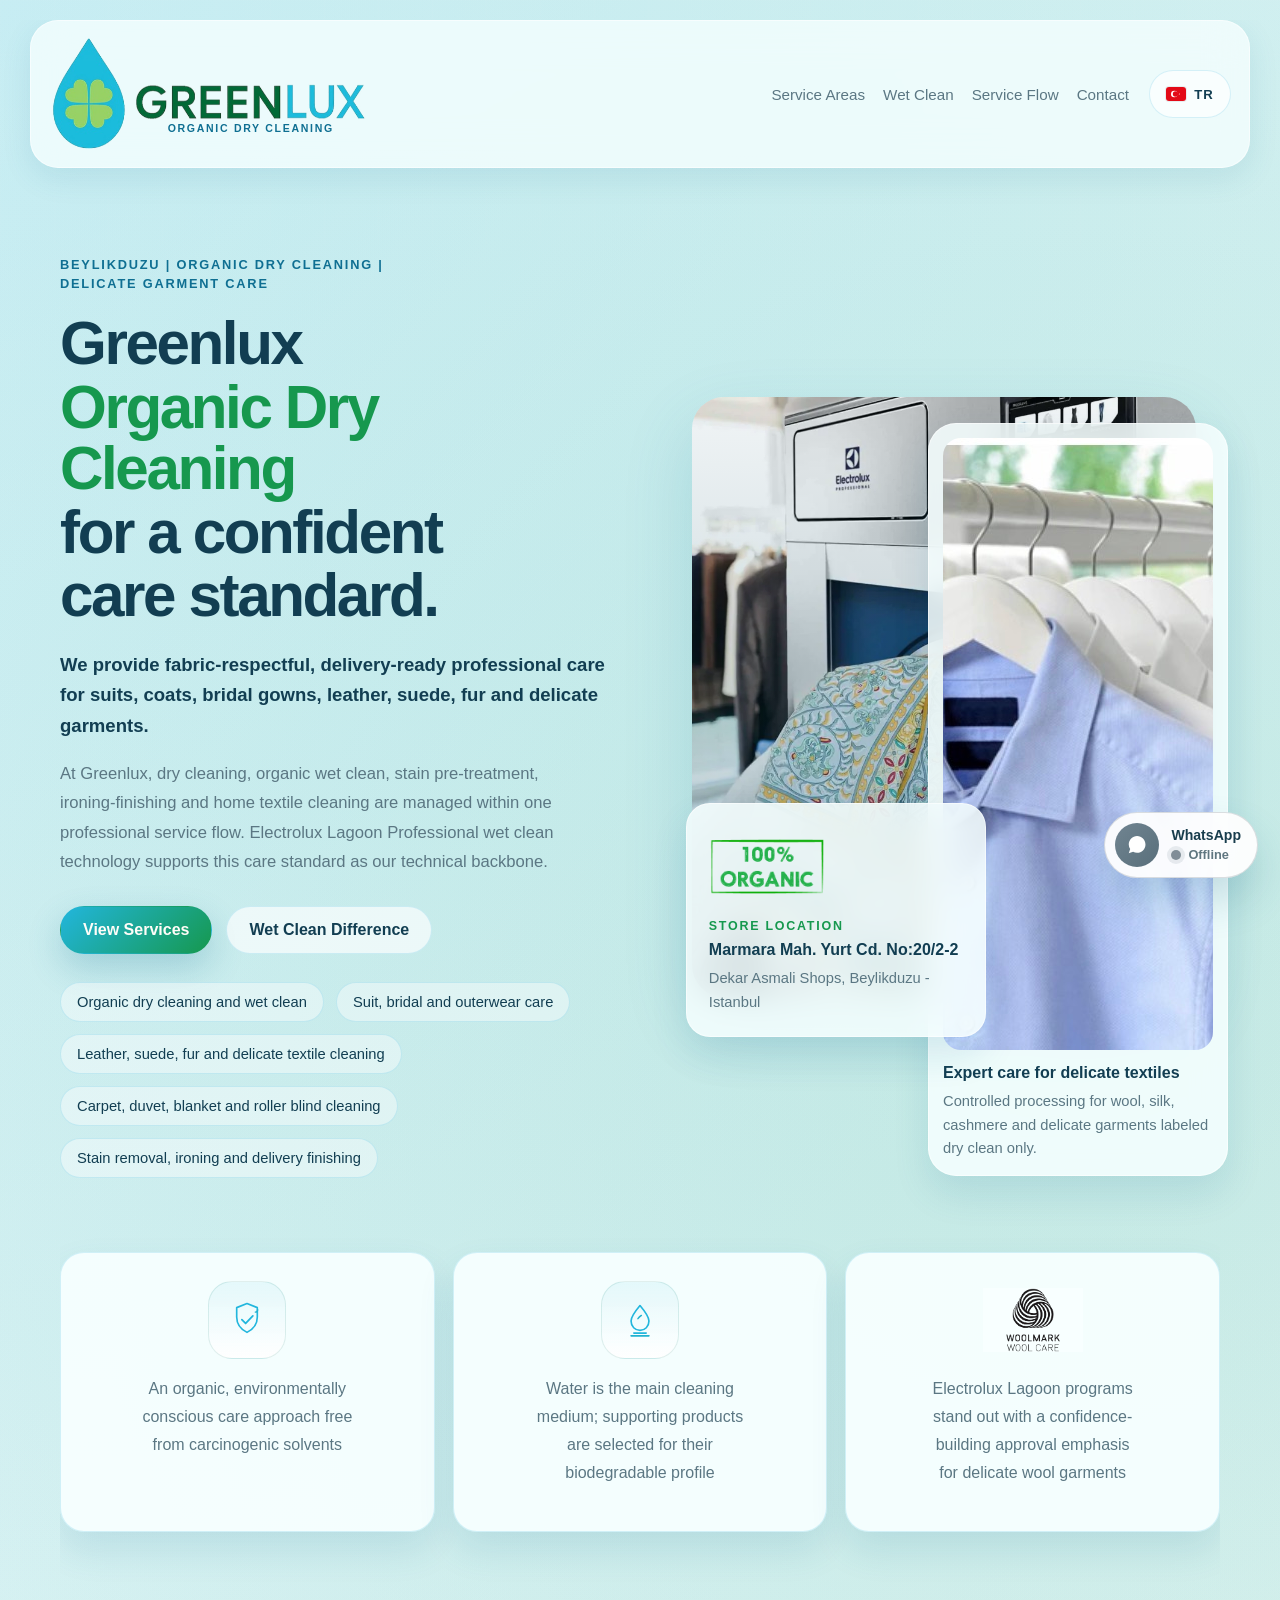
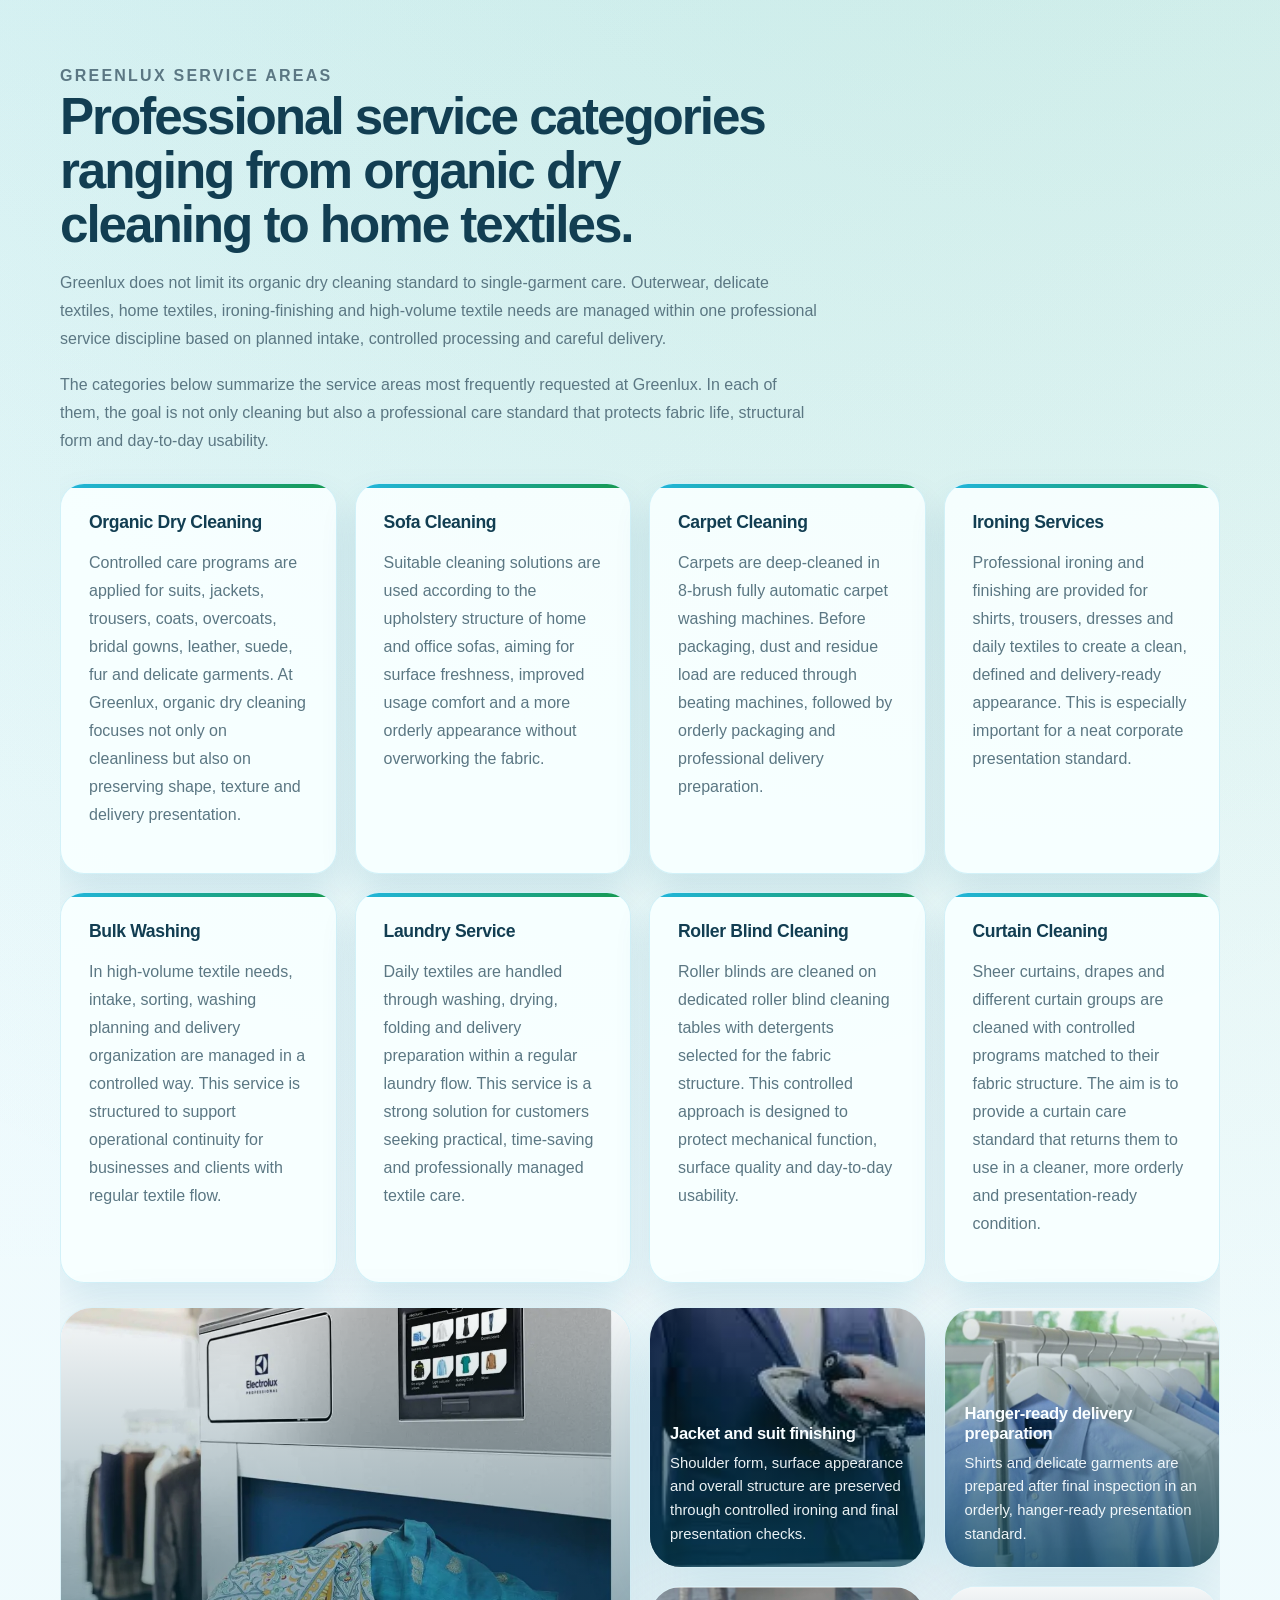
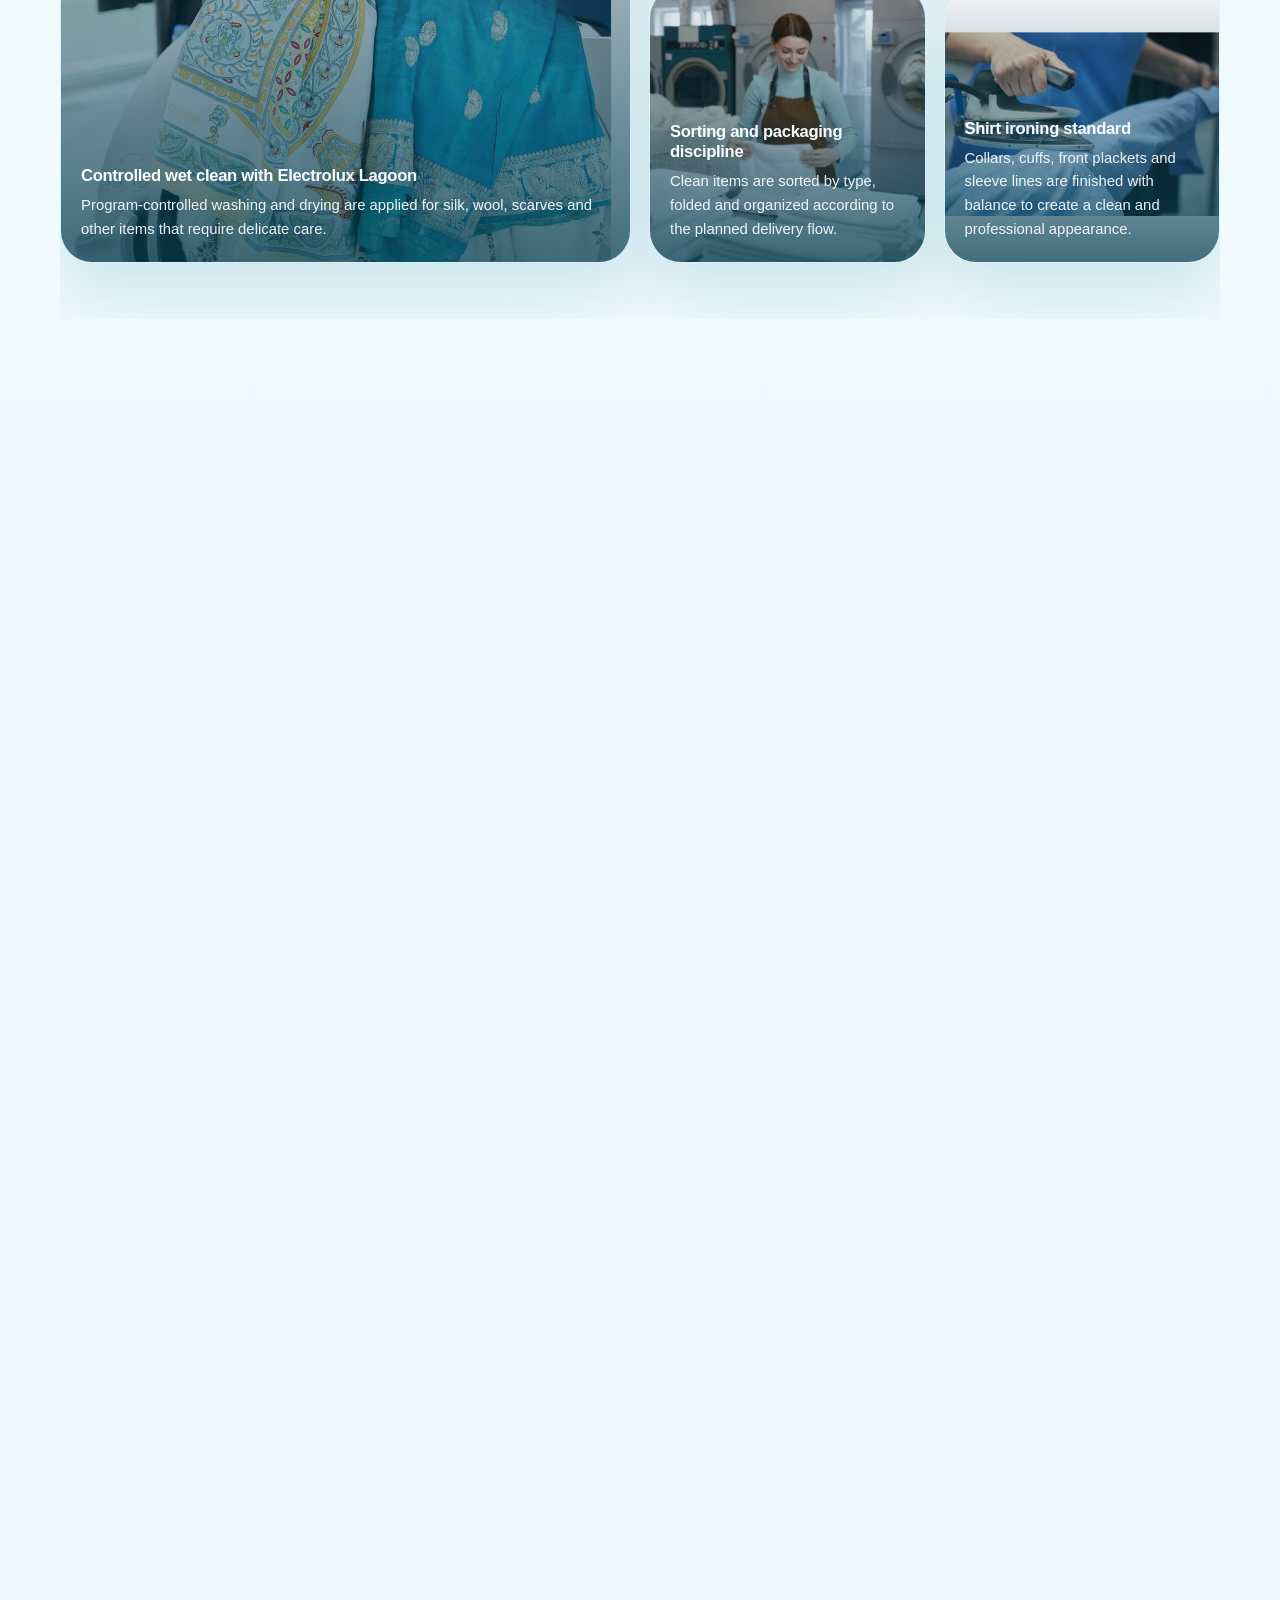
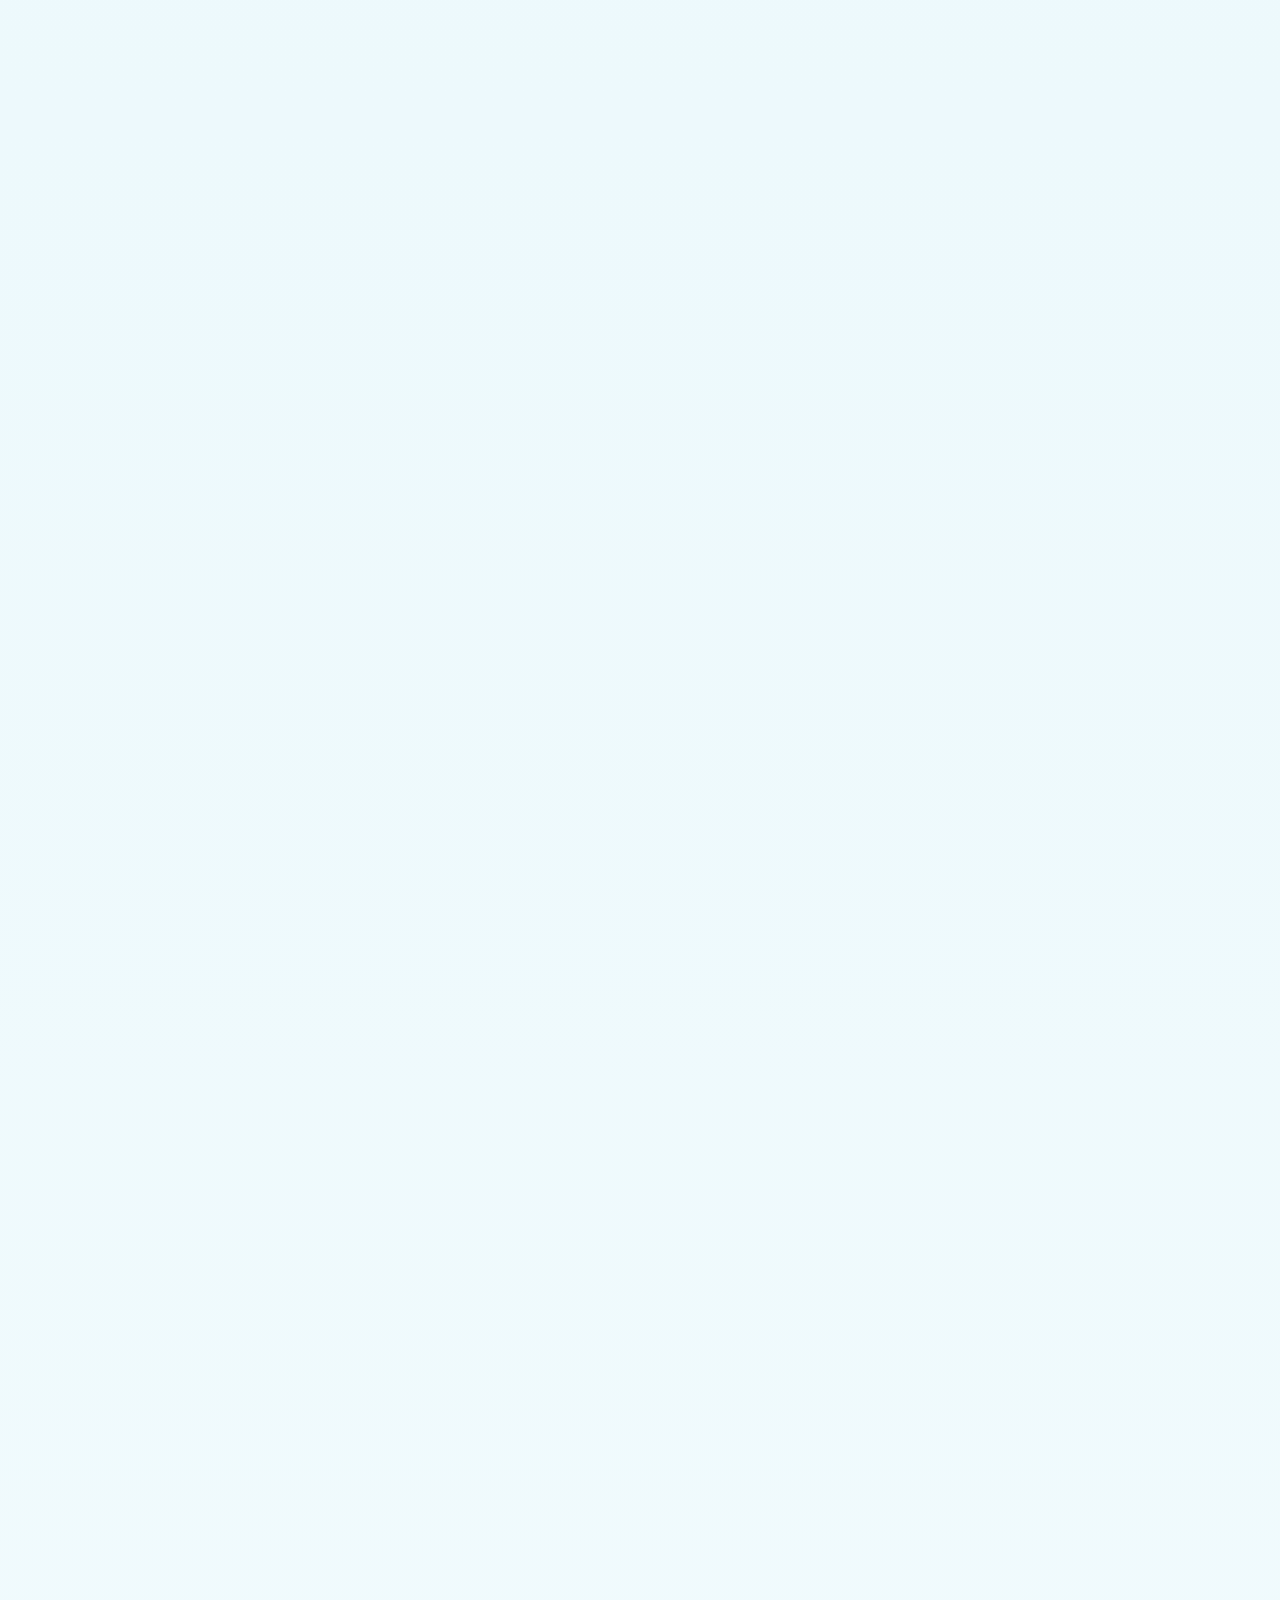
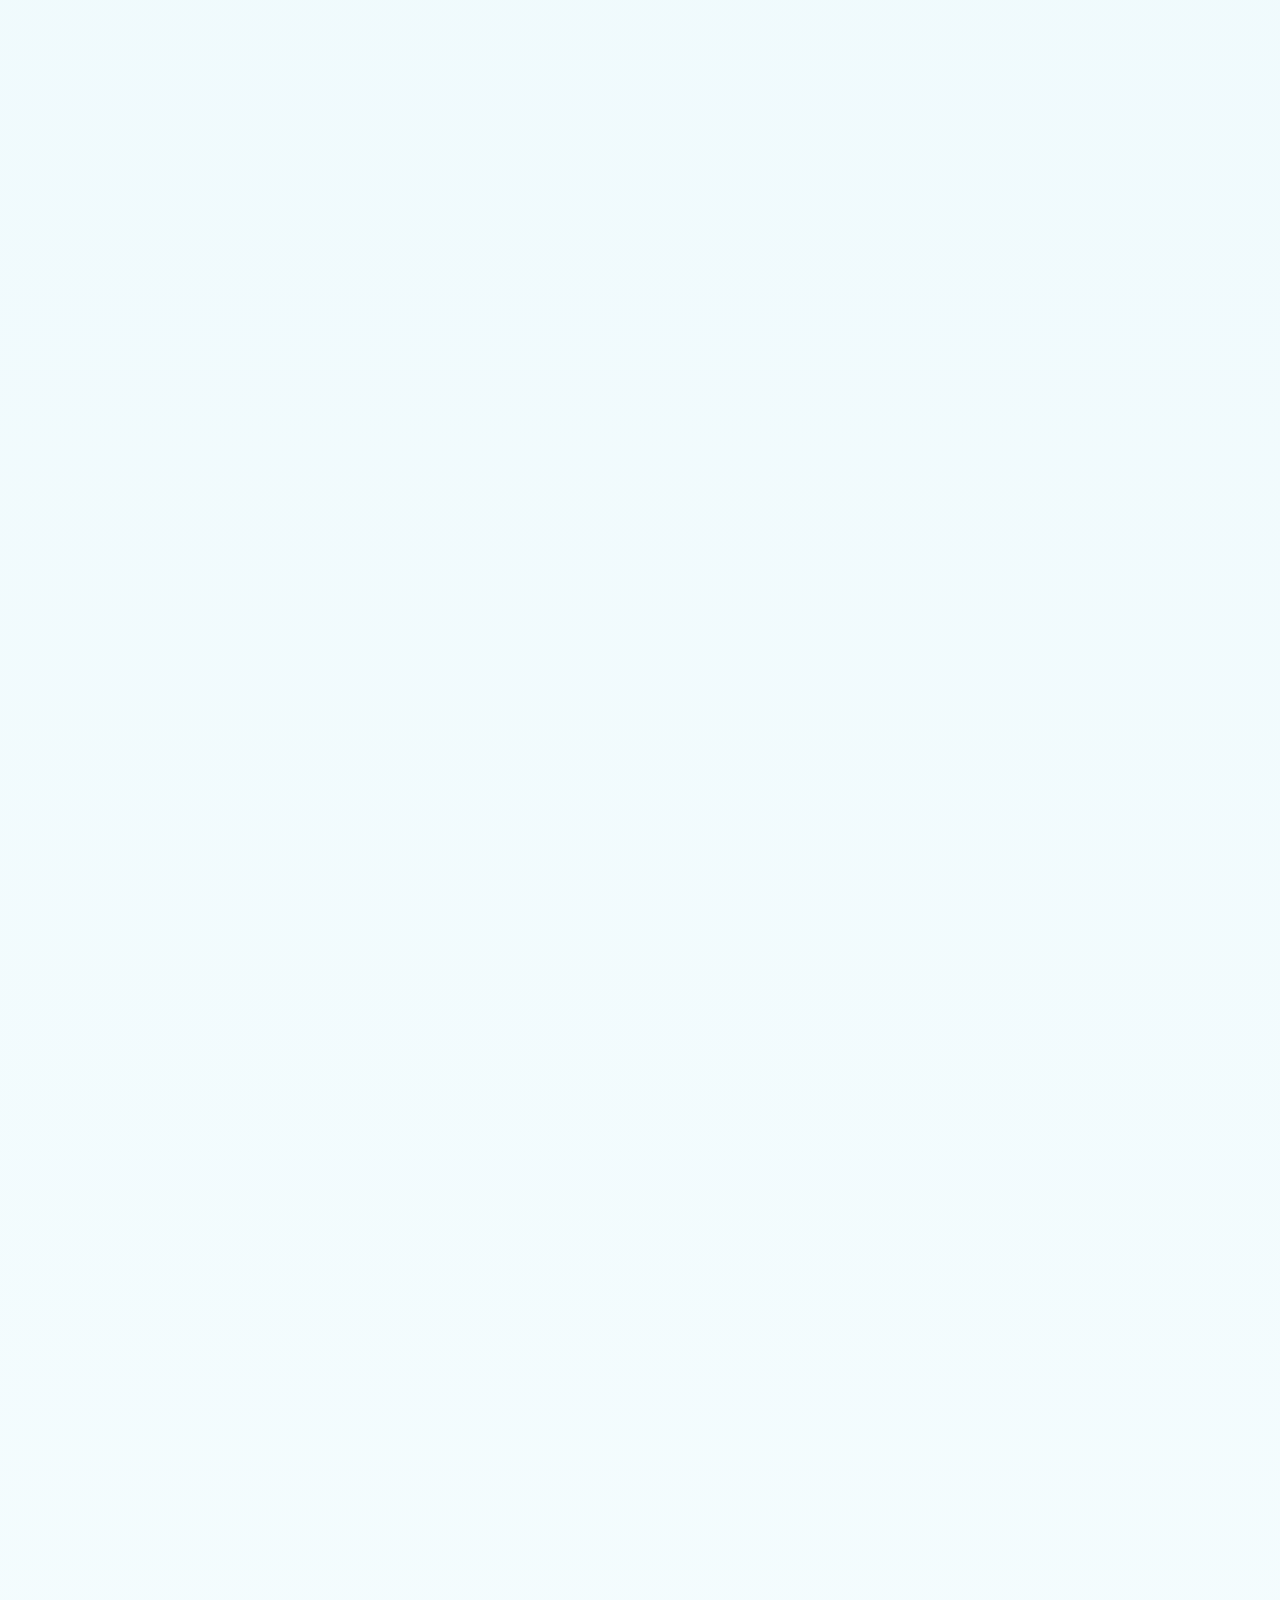
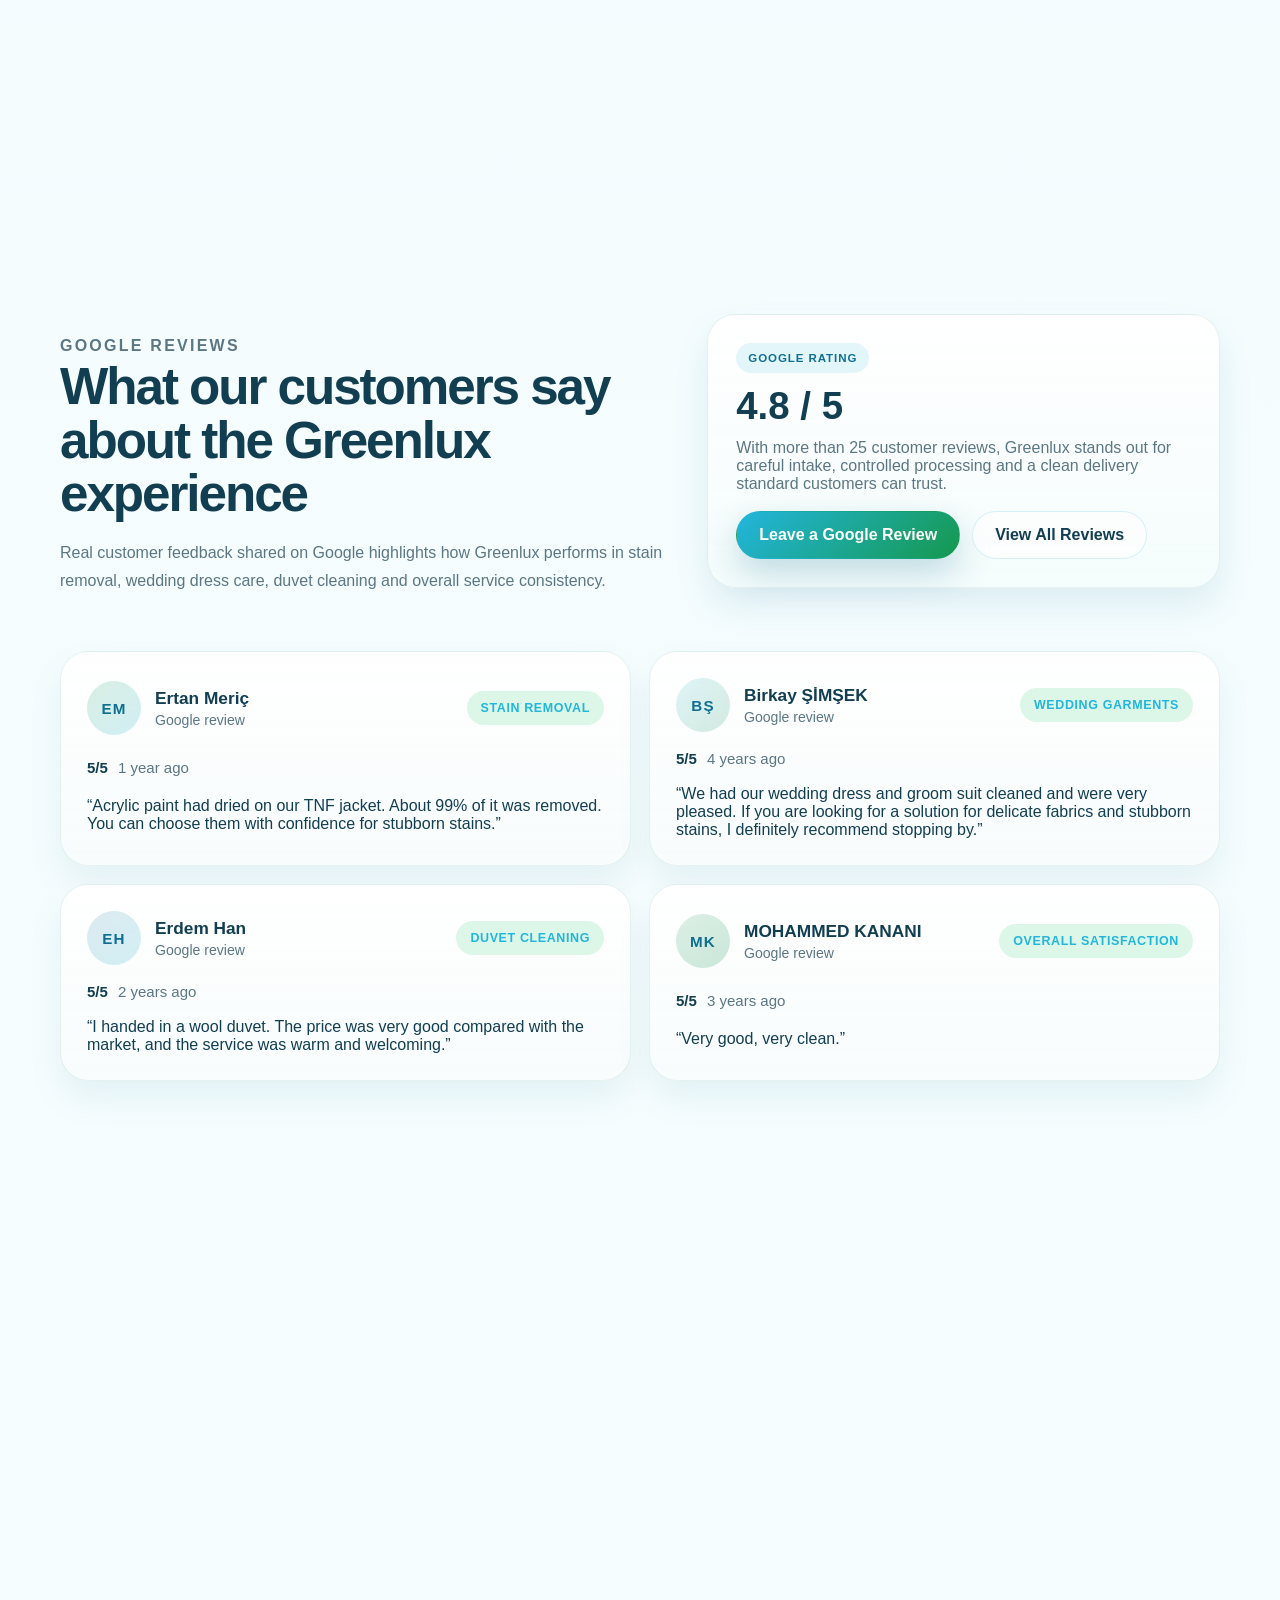
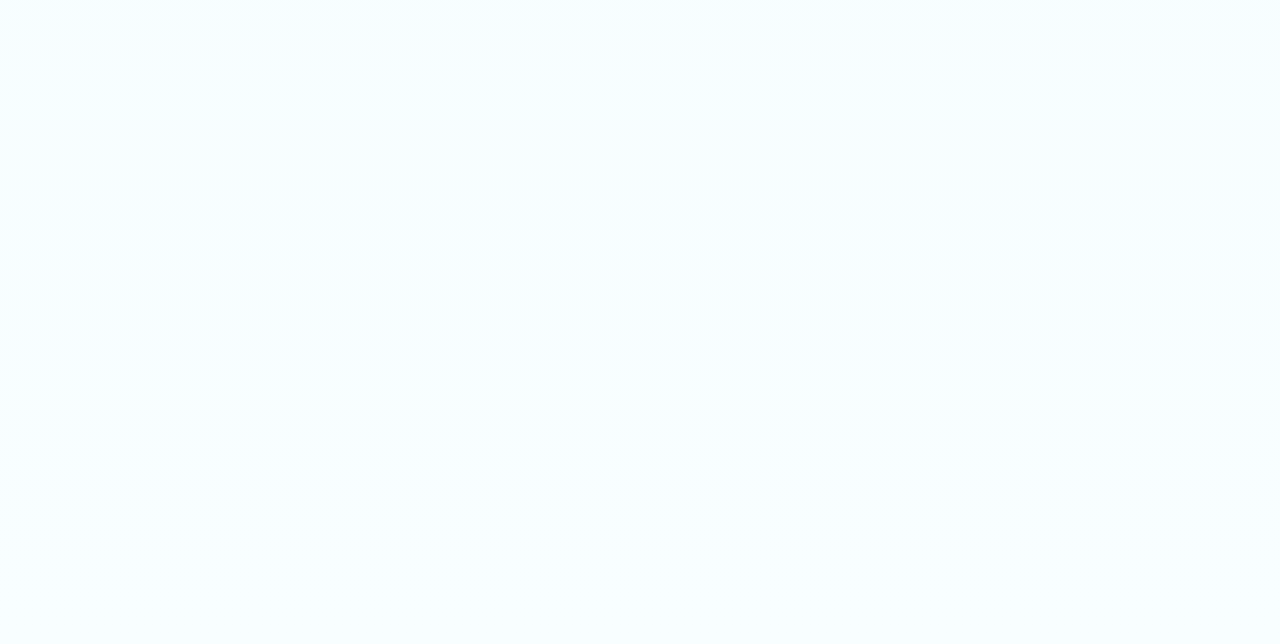
==== en.html @ 8e20171e "Fix WhatsApp off-hours blocking and warning behavior" ====
<!DOCTYPE html>
<html lang="en">
  <head>
    <meta charset="UTF-8" />
    <meta name="viewport" content="width=device-width, initial-scale=1.0" />
    <title>Greenlux Organic Dry Cleaning | Dry Cleaning, Carpet and Curtain Care in Beylikduzu</title>
    <meta
      name="description"
      content="Greenlux Organic Dry Cleaning offers dry cleaning, wet clean, carpet cleaning, sofa cleaning, ironing, laundry and roller blind cleaning in Beylikduzu with Electrolux Lagoon Professional."
    />
    <meta
      name="robots"
      content="index, follow, max-image-preview:large, max-snippet:-1, max-video-preview:-1"
    />
    <meta name="author" content="Greenlux Organic Dry Cleaning" />
    <meta name="theme-color" content="#22b3d0" />
    <meta name="geo.region" content="TR-34" />
    <meta name="geo.placename" content="Beylikduzu, Istanbul" />
    <meta property="og:locale" content="en_US" />
    <meta property="og:locale:alternate" content="tr_TR" />
    <meta property="og:type" content="website" />
    <meta
      property="og:title"
      content="Greenlux Organic Dry Cleaning | Dry Cleaning, Carpet and Curtain Care in Beylikduzu"
    />
    <meta
      property="og:description"
      content="Greenlux offers organic dry cleaning, wet clean, carpet cleaning, sofa cleaning, laundry and curtain care in Beylikduzu."
    />
    <meta property="og:site_name" content="Greenlux Organic Dry Cleaning" />
    <meta property="og:url" content="https://www.greenlux.com.tr/en.html" />
    <meta property="og:image" content="https://www.greenlux.com.tr/images/wet-cleaning.webp" />
    <meta
      property="og:image:alt"
      content="Wet clean technology and delicate garment care visual for Greenlux"
    />
    <meta property="og:image:width" content="1024" />
    <meta property="og:image:height" content="996" />
    <meta name="twitter:card" content="summary_large_image" />
    <meta
      name="twitter:title"
      content="Greenlux Organic Dry Cleaning | Dry Cleaning, Carpet and Curtain Care in Beylikduzu"
    />
    <meta
      name="twitter:description"
      content="Greenlux for organic dry cleaning, wet clean, carpet cleaning, sofa cleaning, ironing, laundry and roller blind cleaning."
    />
    <meta name="twitter:image" content="https://www.greenlux.com.tr/images/wet-cleaning.webp" />
    <link rel="icon" href="images/favicon-drop.png" type="image/png" />
    <link rel="apple-touch-icon" href="images/favicon-drop.png" />
    <link rel="canonical" href="https://www.greenlux.com.tr/en.html" />
    <link rel="alternate" hreflang="tr" href="https://www.greenlux.com.tr/" />
    <link rel="alternate" hreflang="en" href="https://www.greenlux.com.tr/en.html" />
    <link rel="alternate" hreflang="x-default" href="https://www.greenlux.com.tr/" />
    <link rel="preload" as="image" href="images/wet-cleaning.webp" type="image/webp" fetchpriority="high" />
    <link rel="stylesheet" href="styles.css" />
    <script type="application/ld+json">
      {
        "@context": "https://schema.org",
        "@graph": [
          {
            "@type": "WebSite",
            "@id": "https://www.greenlux.com.tr/en.html#website",
            "url": "https://www.greenlux.com.tr/en.html",
            "name": "Greenlux Organic Dry Cleaning",
            "inLanguage": "en",
            "description": "Organic dry cleaning, wet clean, carpet cleaning, sofa cleaning, laundry and curtain care services based in Beylikduzu."
          },
          {
            "@type": "WebPage",
            "@id": "https://www.greenlux.com.tr/en.html#webpage",
            "url": "https://www.greenlux.com.tr/en.html",
            "name": "Greenlux Organic Dry Cleaning | Dry Cleaning, Carpet and Curtain Care in Beylikduzu",
            "inLanguage": "en",
            "isPartOf": {
              "@id": "https://www.greenlux.com.tr/en.html#website"
            },
            "about": {
              "@id": "https://www.greenlux.com.tr/en.html#business"
            },
            "description": "Greenlux offers organic dry cleaning, wet clean, carpet cleaning, sofa cleaning, laundry and professional textile care in Beylikduzu with Electrolux Lagoon Professional."
          },
          {
            "@type": "DryCleaningOrLaundry",
            "@id": "https://www.greenlux.com.tr/en.html#business",
            "url": "https://www.greenlux.com.tr/en.html",
            "name": "Greenlux Organic Dry Cleaning",
            "alternateName": "Greenlux",
            "description": "A Beylikduzu-based dry cleaning company offering organic dry cleaning, wet clean, carpet cleaning, sofa cleaning, laundry and curtain care with Electrolux Lagoon Professional systems.",
            "mainEntityOfPage": {
              "@id": "https://www.greenlux.com.tr/en.html#webpage"
            },
            "areaServed": ["Beylikduzu", "Istanbul"],
            "availableLanguage": ["en"],
            "telephone": "+90 533 768 87 89",
            "email": "greenluxdryclean@gmail.com",
            "priceRange": "$$",
            "hasMap": "https://maps.app.goo.gl/aKT6qYJ9X9Z6vHWJ6",
            "sameAs": ["https://www.greenlux.com.tr/", "https://maps.app.goo.gl/aKT6qYJ9X9Z6vHWJ6"],
            "address": {
              "@type": "PostalAddress",
              "streetAddress": "Marmara Mah. Yurt Cd. No:20/2-2 Dekar Asmalı Dükkanları",
              "addressLocality": "Beylikduzu",
              "addressRegion": "Istanbul",
              "addressCountry": "TR"
            },
            "contactPoint": [
              {
                "@type": "ContactPoint",
                "contactType": "customer service",
                "telephone": "+90 533 768 87 89",
                "availableLanguage": ["en"],
                "areaServed": ["Beylikduzu", "Istanbul"],
                "url": "https://wa.me/905337688789"
              }
            ],
            "openingHoursSpecification": [
              {
                "@type": "OpeningHoursSpecification",
                "dayOfWeek": [
                  "https://schema.org/Monday",
                  "https://schema.org/Tuesday",
                  "https://schema.org/Wednesday",
                  "https://schema.org/Thursday",
                  "https://schema.org/Friday",
                  "https://schema.org/Saturday"
                ],
                "opens": "09:00",
                "closes": "20:00"
              }
            ],
            "logo": "https://www.greenlux.com.tr/images/greenlux-logo-cropped.png",
            "image": [
              "https://www.greenlux.com.tr/images/wet-cleaning.webp",
              "https://www.greenlux.com.tr/images/hanging-shirts.jpg"
            ],
            "knowsAbout": [
              "Wet clean",
              "Organic dry cleaning",
              "Delicate garment care",
              "Jacket cleaning",
              "Trouser cleaning",
              "Coat cleaning",
              "Overcoat cleaning",
              "Leather jacket cleaning",
              "Suede jacket cleaning",
              "Fur care",
              "Stain removal",
              "Ironing service",
              "Sofa cleaning",
              "Carpet cleaning",
              "Bulk washing",
              "Laundry service",
              "Curtain cleaning",
              "Blanket cleaning",
              "Roller blind cleaning",
              "Corporate textile services"
            ],
            "hasOfferCatalog": {
              "@type": "OfferCatalog",
              "name": "Greenlux Services",
              "itemListElement": [
                {
                  "@type": "Offer",
                  "itemOffered": {
                    "@type": "Service",
                    "name": "Organic Dry Cleaning",
                    "serviceType": "Organic dry cleaning, wet clean and delicate garment care"
                  }
                },
                {
                  "@type": "Offer",
                  "itemOffered": {
                    "@type": "Service",
                    "name": "Sofa Cleaning",
                    "serviceType": "Controlled cleaning solutions for home and office sofas"
                  }
                },
                {
                  "@type": "Offer",
                  "itemOffered": {
                    "@type": "Service",
                    "name": "Carpet Cleaning",
                    "serviceType": "8-brush fully automatic carpet washing, beating and professional packaging workflow"
                  }
                },
                {
                  "@type": "Offer",
                  "itemOffered": {
                    "@type": "Service",
                    "name": "Ironing Services",
                    "serviceType": "Professional ironing, finishing and delivery-ready presentation standard"
                  }
                },
                {
                  "@type": "Offer",
                  "itemOffered": {
                    "@type": "Service",
                    "name": "Bulk Washing",
                    "serviceType": "Planned intake, washing and delivery organization for high-volume textiles"
                  }
                },
                {
                  "@type": "Offer",
                  "itemOffered": {
                    "@type": "Service",
                    "name": "Laundry Service",
                    "serviceType": "Washing, drying, folding and delivery preparation for daily textiles"
                  }
                },
                {
                  "@type": "Offer",
                  "itemOffered": {
                    "@type": "Service",
                    "name": "Roller Blind Cleaning",
                    "serviceType": "Controlled roller blind care on dedicated workstations with specialized detergents"
                  }
                },
                {
                  "@type": "Offer",
                  "itemOffered": {
                    "@type": "Service",
                    "name": "Curtain Cleaning",
                    "serviceType": "Controlled curtain cleaning for sheers, drapes and multi-fabric curtain groups"
                  }
                }
              ]
            }
          },
          {
            "@type": "FAQPage",
            "@id": "#faq",
            "mainEntity": [
              {
                "@type": "Question",
                "name": "Is wet clean the same as regular laundry?",
                "acceptedAnswer": {
                  "@type": "Answer",
                  "text": "No. Wet clean is a more complex and specialized process than regular laundry. Computer-controlled machines, appropriate cleaning products and controlled drying are used to achieve professional results."
                }
              },
              {
                "@type": "Question",
                "name": "Which garments are suitable for wet clean?",
                "acceptedAnswer": {
                  "@type": "Answer",
                  "text": "Wool, silk, cashmere and other delicate garments are strong candidates for wet clean. Some garments labeled dry clean only can also be cared for safely with the right professional programs."
                }
              },
              {
                "@type": "Question",
                "name": "Why is wet clean preferred over solvent-based systems?",
                "acceptedAnswer": {
                  "@type": "Answer",
                  "text": "PERC and similar solvents used in conventional dry cleaning can pose risks to the environment and worker health if not managed properly. Wet clean stands out as a water-based, safer and more environmentally conscious alternative."
                }
              },
              {
                "@type": "Question",
                "name": "Is stain removal guaranteed on every item?",
                "acceptedAnswer": {
                  "@type": "Answer",
                  "text": "No. The type of stain, the fabric structure and how long the stain has remained on the item all affect the result. At Greenlux, we first evaluate the fabric and stain type, then plan the right pre-treatment to achieve the best possible result without harming the garment."
                }
              }
            ]
          }
        ]
      }
    </script>
  </head>
  <body data-contact-email="greenluxdryclean@gmail.com" data-whatsapp-number="905337688789">
    <div class="page-shell">
      <header class="site-header">
        <a class="brand" href="#anasayfa" aria-label="Greenlux ana sayfa">
          <img
            class="brand-logo"
            src="images/greenlux-logo-cropped.png"
            alt="Greenlux logo"
            width="600"
            height="222"
            loading="eager"
            decoding="async"
          />
          <span class="brand-text">
            <small>Organic Dry Cleaning</small>
          </span>
        </a>

        <button
          class="menu-toggle"
          type="button"
          aria-expanded="false"
          aria-controls="site-navigation"
          aria-label="Open main menu"
        >
          <span class="menu-toggle-icon" aria-hidden="true">
            <span></span>
            <span></span>
            <span></span>
          </span>
          <span class="menu-toggle-text">Menu</span>
        </button>

        <nav class="site-nav" id="site-navigation" aria-label="Main menu">
          <a href="#hizmet-alanlari">Service Areas</a>
          <a href="#wet-clean">Wet Clean</a>
          <a href="#service-flow">Service Flow</a>
          <a href="#iletisim">Contact</a>
        </nav>

        <a
          class="button button-ghost header-link language-link"
          href="index.html"
          hreflang="tr"
          lang="tr"
          aria-label="Turkce surume gec"
        >
          <span class="lang-flag" aria-hidden="true">
            <svg viewBox="0 0 60 42" role="presentation" focusable="false">
              <rect width="60" height="42" fill="#e30a17" />
              <circle cx="25" cy="21" r="10" fill="#fff" />
              <circle cx="28.5" cy="21" r="8" fill="#e30a17" />
              <polygon
                points="37.2,21 41.8,22.6 39,18.8 39.1,23.4 41.8,19.5"
                fill="#fff"
              />
            </svg>
          </span>
          <span class="lang-code">TR</span>
        </a>
      </header>

      <main>
        <section class="hero section" id="anasayfa">
          <div class="hero-copy reveal">
            <p class="eyebrow">Beylikduzu | Organic Dry Cleaning | Delicate Garment Care</p>
            <h1>
              Greenlux
              <span class="display-accent">Organic Dry Cleaning</span>
              for a confident care standard.
            </h1>
            <p class="hero-lead">
              We provide fabric-respectful, delivery-ready professional care for
              suits, coats, bridal gowns, leather, suede, fur and delicate garments.
            </p>
            <p class="hero-text">
              At Greenlux, dry cleaning, organic wet clean, stain pre-treatment,
              ironing-finishing and home textile cleaning are managed within one
              professional service flow. Electrolux Lagoon Professional wet clean
              technology supports this care standard as our technical backbone.
            </p>

            <div class="hero-actions">
              <a class="button button-primary" href="#hizmet-alanlari">View Services</a>
              <a class="button button-secondary" href="#wet-clean">Wet Clean Difference</a>
            </div>

            <div class="hero-pills">
              <span>Organic dry cleaning and wet clean</span>
              <span>Suit, bridal and outerwear care</span>
              <span>Leather, suede, fur and delicate textile cleaning</span>
              <span>Carpet, duvet, blanket and roller blind cleaning</span>
              <span>Stain removal, ironing and delivery finishing</span>
            </div>
          </div>

          <div class="hero-visual reveal">
            <div class="hero-frame">
              <img
                src="images/wet-cleaning.webp"
                alt="Delicate garment cleaning with the Electrolux wet clean system"
                width="1024"
                height="996"
                loading="eager"
                fetchpriority="high"
                decoding="async"
              />
            </div>

            <article class="floating-card garment-card">
              <img
                src="images/hanging-shirts.jpg"
                alt="Neatly arranged shirts on hangers"
                width="906"
                height="612"
                loading="lazy"
                decoding="async"
              />
              <div>
                <strong>Expert care for delicate textiles</strong>
                <p>Controlled processing for wool, silk, cashmere and delicate garments labeled dry clean only.</p>
              </div>
            </article>

            <article class="floating-card address-card">
              <img
                class="mini-badge"
                src="images/organic-badge.png"
                alt="100 percent organic approach badge"
                width="140"
                height="100"
                loading="lazy"
                decoding="async"
              />
              <p class="card-label">Store Location</p>
              <strong>Marmara Mah. Yurt Cd. No:20/2-2</strong>
              <span>Dekar Asmali Shops, Beylikduzu - Istanbul</span>
            </article>
          </div>
        </section>

        <section class="metrics section reveal">
          <article class="metric-card">
            <div class="metric-value metric-icon" aria-hidden="true">
              <svg viewBox="0 0 64 64" role="presentation" focusable="false">
                <path
                  d="M32 8 47 14v13.5c0 9.9-5.7 17.7-15 22.5-9.3-4.8-15-12.6-15-22.5V14L32 8Z"
                  fill="none"
                  stroke="currentColor"
                  stroke-width="2.4"
                  stroke-linecap="round"
                  stroke-linejoin="round"
                />
                <path
                  d="m24.5 31.5 5.5 5.5L40.5 26"
                  fill="none"
                  stroke="currentColor"
                  stroke-width="2.6"
                  stroke-linecap="round"
                  stroke-linejoin="round"
                />
                <path
                  d="M44 20.5c2 0 3.5-1.5 3.5-3.5"
                  fill="none"
                  stroke="#22b3d0"
                  stroke-width="2"
                  stroke-linecap="round"
                  stroke-linejoin="round"
                />
              </svg>
            </div>
            <span class="sr-only">Organic care approach</span>
            <p>An organic, environmentally conscious care approach free from carcinogenic solvents</p>
          </article>
          <article class="metric-card">
            <div class="metric-value metric-icon" aria-hidden="true">
              <svg viewBox="0 0 64 64" role="presentation" focusable="false">
                <path
                  d="M32 11c7.9 9.4 13 16 13 22.4C45 41.5 39.2 47 32 47s-13-5.5-13-13.6C19 27 24.1 20.4 32 11Z"
                  fill="none"
                  stroke="currentColor"
                  stroke-width="2.4"
                  stroke-linecap="round"
                  stroke-linejoin="round"
                />
                <path
                  d="M23 51h18"
                  fill="none"
                  stroke="currentColor"
                  stroke-width="2.4"
                  stroke-linecap="round"
                  stroke-linejoin="round"
                />
                <path
                  d="M19 55h26"
                  fill="none"
                  stroke="#22b3d0"
                  stroke-width="2.4"
                  stroke-linecap="round"
                  stroke-linejoin="round"
                />
                <path
                  d="M29 30c1.4-1.8 3.1-3.3 5-4.6"
                  fill="none"
                  stroke="#22b3d0"
                  stroke-width="2.2"
                  stroke-linecap="round"
                  stroke-linejoin="round"
                />
              </svg>
            </div>
            <span class="sr-only">Water-based process</span>
            <p>Water is the main cleaning medium; supporting products are selected for their biodegradable profile</p>
          </article>
          <article class="metric-card">
            <div class="metric-value metric-logo-wrap">
              <img
                class="metric-logo metric-logo-woolmark"
                src="images/woolmark-logo.jpg"
                alt="Official Woolmark logo"
                width="591"
                height="378"
                loading="lazy"
                decoding="async"
              />
            </div>
            <p>Electrolux Lagoon programs stand out with a confidence-building approval emphasis for delicate wool garments</p>
          </article>
        </section>

        <section class="services section" id="hizmet-alanlari">
          <div class="section-heading reveal">
            <p class="eyebrow">Greenlux service areas</p>
            <h2>Professional service categories ranging from organic dry cleaning to home textiles.</h2>
            <p>
              Greenlux does not limit its organic dry cleaning standard to
              single-garment care. Outerwear, delicate textiles, home textiles,
              ironing-finishing and high-volume textile needs are managed within
              one professional service discipline based on planned intake,
              controlled processing and careful delivery.
            </p>
            <p>
              The categories below summarize the service areas most frequently
              requested at Greenlux. In each of them, the goal is not only
              cleaning but also a professional care standard that protects fabric
              life, structural form and day-to-day usability.
            </p>
          </div>

          <div class="services-grid">
            <article class="service-card reveal">
              <h3>Organic Dry Cleaning</h3>
              <p>
                Controlled care programs are applied for suits, jackets,
                trousers, coats, overcoats, bridal gowns, leather, suede, fur
                and delicate garments. At Greenlux, organic dry cleaning focuses
                not only on cleanliness but also on preserving shape, texture
                and delivery presentation.
              </p>
            </article>
            <article class="service-card reveal">
              <h3>Sofa Cleaning</h3>
              <p>
                Suitable cleaning solutions are used according to the upholstery
                structure of home and office sofas, aiming for surface freshness,
                improved usage comfort and a more orderly appearance without
                overworking the fabric.
              </p>
            </article>
            <article class="service-card reveal">
              <h3>Carpet Cleaning</h3>
              <p>
                Carpets are deep-cleaned in 8-brush fully automatic carpet
                washing machines. Before packaging, dust and residue load are
                reduced through beating machines, followed by orderly packaging
                and professional delivery preparation.
              </p>
            </article>
            <article class="service-card reveal">
              <h3>Ironing Services</h3>
              <p>
                Professional ironing and finishing are provided for shirts,
                trousers, dresses and daily textiles to create a clean, defined
                and delivery-ready appearance. This is especially important for
                a neat corporate presentation standard.
              </p>
            </article>
            <article class="service-card reveal">
              <h3>Bulk Washing</h3>
              <p>
                In high-volume textile needs, intake, sorting, washing planning
                and delivery organization are managed in a controlled way. This
                service is structured to support operational continuity for
                businesses and clients with regular textile flow.
              </p>
            </article>
            <article class="service-card reveal">
              <h3>Laundry Service</h3>
              <p>
                Daily textiles are handled through washing, drying, folding and
                delivery preparation within a regular laundry flow. This service
                is a strong solution for customers seeking practical, time-saving
                and professionally managed textile care.
              </p>
            </article>
            <article class="service-card reveal">
              <h3>Roller Blind Cleaning</h3>
              <p>
                Roller blinds are cleaned on dedicated roller blind cleaning
                tables with detergents selected for the fabric structure. This
                controlled approach is designed to protect mechanical function,
                surface quality and day-to-day usability.
              </p>
            </article>
            <article class="service-card reveal">
              <h3>Curtain Cleaning</h3>
              <p>
                Sheer curtains, drapes and different curtain groups are cleaned
                with controlled programs matched to their fabric structure. The
                aim is to provide a curtain care standard that returns them to
                use in a cleaner, more orderly and presentation-ready condition.
              </p>
            </article>
          </div>

          <div class="service-media-grid">
            <figure class="media-card media-card-large reveal">
              <img
                src="images/wet-cleaning.webp"
                alt="Delicate textile cleaning in an Electrolux Lagoon Professional machine"
                width="1024"
                height="996"
                loading="lazy"
                decoding="async"
              />
              <figcaption>
                <strong>Controlled wet clean with Electrolux Lagoon</strong>
                <span>Program-controlled washing and drying are applied for silk, wool, scarves and other items that require delicate care.</span>
              </figcaption>
            </figure>

            <figure class="media-card reveal">
              <img
                src="images/ironing-suit.jpeg"
                alt="Steam finishing on a jacket"
                width="360"
                height="140"
                loading="lazy"
                decoding="async"
              />
              <figcaption>
                <strong>Jacket and suit finishing</strong>
                <span>Shoulder form, surface appearance and overall structure are preserved through controlled ironing and final presentation checks.</span>
              </figcaption>
            </figure>

            <figure class="media-card reveal">
              <img
                src="images/hanging-shirts.jpg"
                alt="Shirts prepared on hangers for delivery"
                width="906"
                height="612"
                loading="lazy"
                decoding="async"
              />
              <figcaption>
                <strong>Hanger-ready delivery preparation</strong>
                <span>Shirts and delicate garments are prepared after final inspection in an orderly, hanger-ready presentation standard.</span>
              </figcaption>
            </figure>

            <figure class="media-card reveal">
              <img
                src="images/laundry-folding.jpg"
                alt="Staff sorting and organizing clean textiles"
                width="920"
                height="608"
                loading="lazy"
                decoding="async"
              />
              <figcaption>
                <strong>Sorting and packaging discipline</strong>
                <span>Clean items are sorted by type, folded and organized according to the planned delivery flow.</span>
              </figcaption>
            </figure>

            <figure class="media-card reveal">
              <img
                src="images/ironing-shirt.jpg"
                alt="Detail-focused ironing on a shirt"
                width="400"
                height="400"
                loading="lazy"
                decoding="async"
              />
              <figcaption>
                <strong>Shirt ironing standard</strong>
                <span>Collars, cuffs, front plackets and sleeve lines are finished with balance to create a clean and professional appearance.</span>
              </figcaption>
            </figure>
          </div>
        </section>

        <section class="story section">
          <div class="story-visual reveal">
            <div class="story-image story-image-large">
              <img
                src="images/laundry-folding.jpg"
                alt="Staff organizing clean textiles"
                width="920"
                height="608"
                loading="lazy"
                decoding="async"
              />
            </div>
            <div class="story-image story-image-small">
              <img
                src="images/hanging-shirts.jpg"
                alt="Neatly arranged shirts on hangers"
                width="906"
                height="612"
                loading="lazy"
                decoding="async"
              />
            </div>
          </div>

          <div class="story-copy reveal">
            <p class="eyebrow">Brand position</p>
            <h2>At Greenlux, wet clean is a more controlled and fresher fabric-care approach compared with solvent-based dry cleaning.</h2>
            <p>
              In the wet clean approach used at Greenlux, water is the primary
              cleaning medium, while the process is managed through
              computer-monitored machines, biodegradable supporting products and
              controlled drying steps. In solvent-based dry cleaning systems,
              PERC, hydrocarbons and similar chemical solvents are part of the
              process. That core difference helps us aim for a lighter scent, a
              softer hand-feel and a more balanced care result on suitable
              delicate textiles.
            </p>
            <p>
              Greenlux applies this approach not simply as an equipment choice,
              but as an operating standard focused on protecting garment life,
              reducing environmental load and building customer confidence.
              Where suitable, wet clean offers a more modern and attentive
              alternative to solvent systems through careful stain pre-treatment,
              controlled drying and clean finishing steps.
            </p>
            <div class="story-points">
              <span>Computer-controlled washing</span>
              <span>Biodegradable cleaning products</span>
              <span>Controlled drying and finishing</span>
            </div>
          </div>
        </section>

        <section class="innovation section" id="wet-clean">
          <div class="section-heading reveal">
            <p class="eyebrow">Wet clean and Lagoon technology</p>
            <h2>How do the Greenlux wet clean approach and Lagoon infrastructure work together?</h2>
            <p>
              At Greenlux, wet clean is not just a machine program but a
              professional care approach chosen according to fabric structure.
              Electrolux Lagoon Professional supports this approach as the
              technical backbone that allows washing, drying and finishing to be
              managed with more control.
            </p>
          </div>

          <div class="innovation-layout">
            <div class="innovation-visual reveal">
              <div class="innovation-visual-main">
                <img
                  src="images/wet-cleaning.webp"
                  alt="Wet clean machine infrastructure"
                  width="1024"
                  height="996"
                  loading="lazy"
                  decoding="async"
                />
              </div>
              <div class="innovation-visual-accent">
                <img
                  src="images/hanging-shirts.jpg"
                  alt="Shirts prepared for hanger delivery"
                  width="726"
                  height="726"
                  loading="lazy"
                  decoding="async"
                />
              </div>
            </div>

            <article class="definition-card reveal">
              <h3>The wet clean approach at Greenlux</h3>
              <p>
                Wet clean offers a more controlled and more thoughtful care
                alternative for suitable wool, silk, cashmere and dry-clean-only
                delicate garments when compared with classical solvent-based
                systems. At Greenlux, the goal is not only to remove soil but to
                protect the shape, texture and long-term usability of the item.
              </p>
              <ul>
                <li>Computer-monitored wash programs</li>
                <li>A process powered by water and biodegradable cleaning products</li>
                <li>Computer-controlled drying and finishing steps</li>
                <li>Fabric-specific process management with Electrolux Lagoon Professional</li>
              </ul>
            </article>

            <div class="comparison-card reveal">
              <div class="comparison-head">
                <h3>Difference between wet clean and solvent-based dry cleaning</h3>
                <p>In the Greenlux care model, technology, fabric protection and wearer experience are evaluated together.</p>
              </div>
              <div class="comparison-table">
                <div class="table-row table-head">
                  <span>Criteria</span>
                  <span>Wet Clean</span>
                  <span>Solvent System</span>
                </div>
                <div class="table-row">
                  <span>Core medium</span>
                  <span>Water, biodegradable products and computer-controlled programs</span>
                  <span>PERC, hydrocarbon and similar solvent-based processes</span>
                </div>
                <div class="table-row">
                  <span>Odor experience</span>
                  <span>Targets a fresher result without unpleasant solvent odor</span>
                  <span>A solvent odor may remain after processing</span>
                </div>
                <div class="table-row">
                  <span>Waste and environment</span>
                  <span>Offers an environmentally conscious approach that does not generate hazardous chemical waste</span>
                  <span>Requires chemical solvent management and special waste control</span>
                </div>
                <div class="table-row">
                  <span>Skin and wearer feel</span>
                  <span>Can create a fresher feel that is less irritating for sensitive users</span>
                  <span>Solvent residue may bother sensitive users</span>
                </div>
                <div class="table-row">
                  <span>Delicate garments</span>
                  <span>Works with programs suitable for wool, silk, cashmere and delicate pieces</span>
                  <span>Provides strong cleaning, but remains chemical-based</span>
                </div>
              </div>
            </div>
          </div>

          <div class="benefits-grid">
            <article class="benefit-card reveal">
              <h3>Leaves no chemical odor</h3>
              <p>
                The wet clean approach creates a fresher, lighter result without the unpleasant odor associated with solvents.
              </p>
            </article>
            <article class="benefit-card reveal">
              <h3>More delicate than hand washing</h3>
              <p>
                Thanks to computer-controlled motion, temperature and drying balance, it can provide more controlled care than hand washing.
              </p>
            </article>
            <article class="benefit-card reveal">
              <h3>Color and texture preservation</h3>
              <p>
                It aims to clean deeply while helping preserve the fabric, keep colors lively and maintain a balanced texture.
              </p>
            </article>
            <article class="benefit-card reveal">
              <h3>Stain-focused preparation</h3>
              <p>
                On suitable textiles, proper pre-treatment and stain analysis help the cleaning process move forward in a more controlled and effective way.
              </p>
            </article>
            <article class="benefit-card reveal">
              <h3>Safer for the environment</h3>
              <p>
                Because the process does not generate hazardous waste, it supports a more thoughtful choice for both the environment and worker wellbeing.
              </p>
            </article>
          </div>
          <div class="lagoon-panel reveal innovation-proof">
            <article class="lagoon-stat">
              <span>Lagoon</span>
              <p>Electrolux Lagoon Professional forms the controlled process backbone behind the Greenlux wet clean standard.</p>
            </article>
            <article class="lagoon-stat">
              <span>Water-Based</span>
              <p>Because water and biodegradable support products are central to the process, a fresher care experience is targeted.</p>
            </article>
            <article class="lagoon-stat">
              <span>Woolmark</span>
              <p>The confidence associated with delicate wool care adds an additional quality reference to the technical side of the service.</p>
            </article>
            <article class="lagoon-stat">
              <span>Finishing</span>
              <p>Drying, ironing and final presentation control are treated as an essential part of the Greenlux care standard.</p>
            </article>
          </div>
        </section>

        <section class="process section" id="service-flow">
          <div class="section-heading reveal">
            <p class="eyebrow">Process flow</p>
            <h2>How does the Greenlux dry cleaning process work?</h2>
            <p>
              Not every item is processed in the same way. The success of organic wet clean depends on the right intake, the right program, the right drying method and a careful quality-control chain.
            </p>
          </div>

          <div class="process-layout">
            <div class="process-steps">
              <article class="process-step reveal">
                <span>01</span>
                <div>
                  <h3>Intake and fabric analysis</h3>
                  <p>Fabric type, stain structure, care label information and sensitivity level are evaluated together; when needed, stain pre-treatment is planned.</p>
                </div>
              </article>
              <article class="process-step reveal">
                <span>02</span>
                <div>
                  <h3>Computer-controlled washing</h3>
                  <p>The appropriate Lagoon program is selected for the item, and the balance of water, movement and time is adjusted accordingly.</p>
                </div>
              </article>
              <article class="process-step reveal">
                <span>03</span>
                <div>
                  <h3>Controlled drying</h3>
                  <p>Computer-controlled dryers help preserve the garment's form and deliver a cleaner feel.</p>
                </div>
              </article>
              <article class="process-step reveal">
                <span>04</span>
                <div>
                  <h3>Finishing and delivery</h3>
                  <p>The final look, smell, texture and presentation quality are checked before the item is prepared for delivery.</p>
                </div>
              </article>
            </div>

            <div class="process-visual reveal">
              <img
                src="images/steam-ironing.jpg"
                alt="Professional ironing and finishing process"
                width="726"
                height="488"
                loading="lazy"
                decoding="async"
              />
              <div class="process-visual-note">
                <span>Finishing standard</span>
                <strong>Ironing, final appearance control and delivery preparation are completed within the same care workflow.</strong>
              </div>
            </div>
          </div>
        </section>

        <section class="faq section" id="sss">
          <div class="section-heading reveal">
            <p class="eyebrow">Frequently asked questions</p>
            <h2>The topics customers ask about most</h2>
          </div>

          <div class="faq-list">
            <details class="faq-item reveal">
              <summary>Is wet clean the same as regular laundry?</summary>
              <p>
                No. Wet clean is more complex and specialized than regular laundry. Computer-controlled machines, the right cleaning products and controlled drying are used to achieve professional results.
              </p>
            </details>

            <details class="faq-item reveal">
              <summary>Which garments are suitable for wet clean?</summary>
              <p>
                Wool, silk, cashmere and other delicate garments are strong candidates for wet clean. Some delicate items labeled dry clean only can also be cared for safely with suitable programs.
              </p>
            </details>

            <details class="faq-item reveal">
              <summary>Why is wet clean preferred instead of solvent-based systems?</summary>
              <p>
                Because PERC and similar solvents used in traditional dry cleaning can create risks for the environment and worker health when not managed properly. Wet clean stands out as a water-based, safer and more environmentally conscious alternative.
              </p>
            </details>

            <details class="faq-item reveal">
              <summary>Is stain removal guaranteed for every item?</summary>
              <p>
                No. The type of stain, the fabric structure and how long the stain has remained on the item all affect the result. At Greenlux, the fabric and stain type are assessed first, then the right pre-treatment is planned to achieve the best result without harming the garment.
              </p>
            </details>
          </div>
        </section>

        <section class="reviews section" id="reviews">
          <div class="reviews-head">
            <div class="section-heading reveal">
              <p class="eyebrow">Google reviews</p>
              <h2>What our customers say about the Greenlux experience</h2>
              <p>
                Real customer feedback shared on Google highlights how Greenlux
                performs in stain removal, wedding dress care, duvet cleaning and
                overall service consistency.
              </p>
            </div>

            <aside class="reviews-score reveal">
              <span class="reviews-score-label">Google rating</span>
              <strong>4.8 / 5</strong>
              <p>
                With more than 25 customer reviews, Greenlux stands out for
                careful intake, controlled processing and a clean delivery
                standard customers can trust.
              </p>
              <div class="reviews-actions">
                <a
                  class="button button-primary"
                  href="https://maps.app.goo.gl/aKT6qYJ9X9Z6vHWJ6"
                  target="_blank"
                  rel="noreferrer"
                  >Leave a Google Review</a
                >
                <a
                  class="button button-secondary"
                  href="https://maps.app.goo.gl/aKT6qYJ9X9Z6vHWJ6"
                  target="_blank"
                  rel="noreferrer"
                  >View All Reviews</a
                >
              </div>
            </aside>
          </div>

          <div class="review-grid">
            <article class="review-card reveal">
              <div class="review-card-head">
                <div class="review-avatar">EM</div>
                <div class="review-meta">
                  <strong>Ertan Meriç</strong>
                  <span>Google review</span>
                </div>
                <span class="review-service">Stain removal</span>
              </div>
              <div class="review-rating-line">
                <strong>5/5</strong>
                <span>1 year ago</span>
              </div>
              <p>
                “Acrylic paint had dried on our TNF jacket. About 99% of it was
                removed. You can choose them with confidence for stubborn stains.”
              </p>
            </article>

            <article class="review-card reveal">
              <div class="review-card-head">
                <div class="review-avatar">BŞ</div>
                <div class="review-meta">
                  <strong>Birkay ŞİMŞEK</strong>
                  <span>Google review</span>
                </div>
                <span class="review-service">Wedding garments</span>
              </div>
              <div class="review-rating-line">
                <strong>5/5</strong>
                <span>4 years ago</span>
              </div>
              <p>
                “We had our wedding dress and groom suit cleaned and were very
                pleased. If you are looking for a solution for delicate fabrics
                and stubborn stains, I definitely recommend stopping by.”
              </p>
            </article>

            <article class="review-card reveal">
              <div class="review-card-head">
                <div class="review-avatar">EH</div>
                <div class="review-meta">
                  <strong>Erdem Han</strong>
                  <span>Google review</span>
                </div>
                <span class="review-service">Duvet cleaning</span>
              </div>
              <div class="review-rating-line">
                <strong>5/5</strong>
                <span>2 years ago</span>
              </div>
              <p>
                “I handed in a wool duvet. The price was very good compared with
                the market, and the service was warm and welcoming.”
              </p>
            </article>

            <article class="review-card reveal">
              <div class="review-card-head">
                <div class="review-avatar">MK</div>
                <div class="review-meta">
                  <strong>MOHAMMED KANANI</strong>
                  <span>Google review</span>
                </div>
                <span class="review-service">Overall satisfaction</span>
              </div>
              <div class="review-rating-line">
                <strong>5/5</strong>
                <span>3 years ago</span>
              </div>
              <p>
                “Very good, very clean.”
              </p>
            </article>
          </div>
        </section>

        <section class="contact section" id="iletisim">
          <div class="contact-card reveal">
            <p class="eyebrow">Greenlux contact desk</p>
            <div class="contact-highlights">
              <article class="contact-highlight contact-highlight-combined">
                <div class="contact-combined-grid">
                  <div class="contact-combined-panel">
                    <div class="contact-highlight-head">
                      <span class="contact-highlight-label">Location</span>
                      <h3>Beylikduzu store address</h3>
                      <p class="contact-highlight-copy">
                        Greenlux serves from an accessible location within Dekar Asmali
                        Shops in Marmara District.
                      </p>
                    </div>
                    <address class="contact-address-panel">
                      <strong>Marmara Mah. Yurt Cd. No:20/2-2</strong>
                      <span>Dekar Asmalı Dükkanları</span>
                      <span>Beylikduzu - Istanbul</span>
                    </address>
                  </div>

                  <div class="contact-combined-panel">
                    <div class="contact-highlight-head">
                      <span class="contact-highlight-label">Communication Line</span>
                      <h3>Direct contact by phone and WhatsApp</h3>
                      <p class="contact-highlight-copy">
                        Reach our team directly for intake updates, delivery status,
                        pricing information and service guidance.
                      </p>
                    </div>
                    <div class="contact-detail-list">
                      <div class="contact-detail-row">
                        <span>Phone line</span>
                        <a class="contact-highlight-value contact-link-strong" href="tel:+905337688789">
                          +90 533 768 87 89
                        </a>
                      </div>
                      <div class="contact-detail-row">
                        <span>WhatsApp support</span>
                        <a
                          class="contact-highlight-link"
                          href="#"
                          data-whatsapp-href="https://wa.me/905337688789?text=Hello%2C%20I%20would%20like%20to%20get%20information%20about%20Greenlux%20services."
                          target="_blank"
                          rel="noreferrer"
                          aria-disabled="true"
                        >
                          Send a quick message
                        </a>
                      </div>
                    </div>
                  </div>
                </div>
              </article>

              <article class="contact-highlight">
                <div class="contact-highlight-head">
                  <span class="contact-highlight-label">Business Hours</span>
                </div>
                <div class="hours-list" aria-label="Working hours">
                  <div class="hours-row">
                    <span>Monday - Saturday</span>
                    <strong>09:00 - 20:00</strong>
                  </div>
                  <div class="hours-row hours-row-closed">
                    <span>Sunday</span>
                    <strong>Closed</strong>
                  </div>
                </div>
              </article>
            </div>
            <div class="contact-actions">
              <a
                class="button button-primary"
                href="https://maps.app.goo.gl/aKT6qYJ9X9Z6vHWJ6"
                target="_blank"
                rel="noreferrer"
              >
                Get Directions
              </a>
              <a class="button button-secondary" href="tel:+905337688789">Call Now</a>
              <a
                class="button button-whatsapp is-disabled"
                href="#"
                data-whatsapp-href="https://wa.me/905337688789?text=Hello%2C%20I%20would%20like%20to%20get%20information%20about%20Greenlux%20services."
                target="_blank"
                rel="noreferrer"
                aria-disabled="true"
              >
                WhatsApp
              </a>
            </div>
          </div>

          <div class="contact-side reveal">
            <form class="contact-side-card contact-form-card" id="contact-form">
              <div class="contact-form-head">
                <span class="contact-form-kicker">Contact and feedback</span>
                <h3>Customer Contact Form</h3>
                <p class="contact-form-intro">
                  Please complete the form below for contact requests, complaints,
                  pricing questions and corporate service inquiries.
                </p>
              </div>

              <div class="contact-form-meta" aria-hidden="true">
                <span>General Contact</span>
                <span>Complaint Notice</span>
                <span>Corporate Requests</span>
              </div>

              <div class="form-grid">
                <label class="form-field">
                  <span>Full Name</span>
                  <input type="text" name="name" placeholder="Enter your full name" required />
                </label>

                <label class="form-field">
                  <span>Contact Information</span>
                  <input
                    type="text"
                    name="contact"
                    placeholder="Your phone number or email address"
                    required
                  />
                </label>

                <label class="form-field form-field-full">
                  <span>Request Category</span>
                  <select name="topic" required>
                    <option value="">Select</option>
                    <option value="General Contact">General Contact</option>
                    <option value="Complaint and Feedback">Complaint and Feedback</option>
                    <option value="Pricing and Delivery Information">Pricing and Delivery Information</option>
                    <option value="Corporate Service Inquiry">Corporate Service Inquiry</option>
                    <option value="Partnership and Proposal">Partnership and Proposal</option>
                  </select>
                </label>

                <label class="form-field form-field-full">
                  <span>Message Details</span>
                  <textarea
                    name="message"
                    rows="5"
                    placeholder="Please describe your request, service experience or detailed message clearly"
                    required
                  ></textarea>
                </label>
              </div>

              <p class="contact-form-note">
                Messages are reviewed in order. Providing complete contact details
                helps us respond more efficiently.
              </p>

              <div class="contact-form-actions">
                <button class="button button-primary" type="submit">Submit Request</button>
                <p class="form-status" aria-live="polite"></p>
              </div>
            </form>

          </div>
        </section>
      </main>

      <footer class="site-footer">
        <p>© <span id="current-year"></span> Greenlux Organic Dry Cleaning</p>
      </footer>
    </div>

    <a
      class="whatsapp-float is-offline is-disabled"
      href="#"
      data-whatsapp-href="https://wa.me/905337688789?text=Hello%2C%20I%20would%20like%20to%20get%20information%20about%20Greenlux%20services."
      target="_blank"
      rel="noreferrer"
      aria-label="Contact Greenlux on WhatsApp"
      aria-disabled="true"
    >
      <span class="whatsapp-float__icon" aria-hidden="true">
        <svg viewBox="0 0 32 32" role="presentation" focusable="false">
          <path
            d="M27.3 15.3c0 6.1-5 11.1-11.2 11.1-1.9 0-3.7-.5-5.3-1.3L5 27l1.9-5.6a10.9 10.9 0 0 1-1.9-6.1c0-6.2 5-11.2 11.1-11.2 6.2 0 11.2 5 11.2 11.2Z"
            fill="currentColor"
          />
          <path
            d="M22.4 18.9c-.3-.1-1.9-.9-2.2-1s-.5-.1-.7.1-.8 1-.9 1.2-.4.2-.7 0a8.9 8.9 0 0 1-2.6-1.6 9.8 9.8 0 0 1-1.8-2.3c-.2-.3 0-.5.1-.7l.5-.5c.2-.2.2-.4.3-.6l.1-.5c0-.1-.7-1.7-1-2.4-.2-.6-.5-.5-.7-.5h-.6c-.2 0-.6.1-.9.5s-1.2 1.2-1.2 3 .1 3.1 1.4 4.8c1.6 2 3.7 3.5 6.1 4.2 1 .3 1.8.3 2.5.2.8-.1 2.4-1 2.7-2 .3-1 .3-1.9.2-2 0-.1-.2-.2-.5-.4Z"
            fill="#fff"
          />
        </svg>
      </span>
      <span class="whatsapp-float__text">
        <strong>WhatsApp</strong>
        <span class="whatsapp-float__status">
          <span class="whatsapp-status-dot" aria-hidden="true"></span>
          <small class="whatsapp-status-text">Offline</small>
        </span>
      </span>
    </a>

    <script src="site.js?v=20260416-5"></script>
  </body>
</html>
---- styles.css ----
:root {
  --font-body: "Segoe UI", "Helvetica Neue", Arial, sans-serif;
  --font-ui: "Avenir Next", "Segoe UI", "Helvetica Neue", Arial, sans-serif;
  --bg: #ebfbff;
  --bg-soft: #f7feff;
  --card: rgba(248, 255, 255, 0.92);
  --card-strong: #ffffff;
  --line: rgba(24, 170, 209, 0.16);
  --line-strong: rgba(16, 122, 156, 0.28);
  --text: #123e52;
  --text-soft: #5b7783;
  --forest: #22b6dd;
  --forest-deep: #0f6f92;
  --accent: #16984e;
  --accent-soft: #d9f6e4;
  --shadow-lg: 0 28px 70px rgba(15, 111, 146, 0.16);
  --shadow-md: 0 18px 36px rgba(15, 111, 146, 0.12);
  --radius-xl: 32px;
  --radius-lg: 24px;
  --radius-md: 18px;
  --container: min(1160px, calc(100vw - 48px));
}

*,
*::before,
*::after {
  box-sizing: border-box;
}

html {
  scroll-behavior: smooth;
}

body {
  margin: 0;
  font-family: var(--font-body);
  color: var(--text);
  background:
    radial-gradient(circle at top left, rgba(34, 182, 221, 0.18), transparent 28%),
    radial-gradient(circle at 85% 10%, rgba(22, 152, 78, 0.15), transparent 22%),
    linear-gradient(180deg, #f4fdff 0%, #edf9fc 48%, #f8feff 100%);
  min-height: 100vh;
}

body::before {
  content: "";
  position: fixed;
  inset: 0;
  pointer-events: none;
  background-image:
    linear-gradient(rgba(255, 255, 255, 0.18) 1px, transparent 1px),
    linear-gradient(90deg, rgba(255, 255, 255, 0.18) 1px, transparent 1px);
  background-size: 54px 54px;
  mask-image: linear-gradient(180deg, rgba(0, 0, 0, 0.14), transparent 85%);
}

img {
  display: block;
  max-width: 100%;
}

a {
  color: inherit;
  text-decoration: none;
}

button {
  font: inherit;
}

.page-shell {
  position: relative;
  overflow: clip;
}

.section {
  width: var(--container);
  margin: 0 auto;
  padding: 56px 0;
}

@supports (content-visibility: auto) {
  .metrics,
  .services,
  .story,
  .innovation,
  .lagoon,
  .process,
  .faq,
  .contact,
  .site-footer {
    content-visibility: auto;
    contain-intrinsic-size: 1px 960px;
  }
}

.site-header {
  position: sticky;
  top: 18px;
  z-index: 40;
  width: min(1220px, calc(100vw - 28px));
  margin: 20px auto 0;
  padding: 14px 18px;
  display: flex;
  align-items: center;
  gap: 20px;
  border: 1px solid rgba(255, 255, 255, 0.52);
  border-radius: 28px;
  backdrop-filter: blur(20px);
  background: rgba(248, 255, 255, 0.76);
  box-shadow: 0 10px 30px rgba(15, 111, 146, 0.1);
}

.brand {
  --brand-width: clamp(228px, 25vw, 320px);
  --brand-subtitle-left: 26.8%;
  --brand-subtitle-width: 72.5%;
  --brand-subtitle-top: 74.5%;
  position: relative;
  display: block;
  width: var(--brand-width);
  min-width: 0;
  flex-shrink: 0;
}

.brand-logo {
  display: block;
  width: 100%;
  height: auto;
  background: transparent;
  box-shadow: none;
  border-radius: 0;
}

.brand-text {
  position: absolute;
  top: var(--brand-subtitle-top);
  left: var(--brand-subtitle-left);
  line-height: 1.1;
  text-align: center;
  width: var(--brand-subtitle-width);
}

.brand-text small {
  display: block;
  color: var(--forest-deep);
  font-family: var(--font-ui);
  font-size: 0.66rem;
  font-weight: 700;
  letter-spacing: 0.16em;
  text-transform: uppercase;
  white-space: nowrap;
}

.site-nav {
  display: inline-flex;
  align-items: center;
  gap: 18px;
  margin-left: auto;
}

.site-nav a {
  position: relative;
  color: var(--text-soft);
  font-size: 0.95rem;
  transition: color 180ms ease;
}

.site-nav a::after {
  content: "";
  position: absolute;
  left: 0;
  bottom: -6px;
  width: 100%;
  height: 2px;
  border-radius: 999px;
  background: var(--accent);
  transform: scaleX(0);
  transform-origin: left;
  transition: transform 180ms ease;
}

.site-nav a:hover,
.site-nav a.is-active {
  color: var(--text);
}

.site-nav a:hover::after,
.site-nav a.is-active::after {
  transform: scaleX(1);
}

.menu-toggle {
  display: none;
  margin-left: auto;
  border: 1px solid var(--line);
  background: rgba(255, 255, 255, 0.62);
  color: var(--text);
  font-family: var(--font-ui);
  font-weight: 600;
  align-items: center;
  gap: 10px;
  padding: 10px 16px;
  border-radius: 999px;
  cursor: pointer;
  transition:
    background 180ms ease,
    border-color 180ms ease,
    transform 180ms ease;
}

.menu-toggle:hover {
  transform: translateY(-1px);
  border-color: var(--line-strong);
}

.menu-toggle-icon {
  position: relative;
  display: inline-flex;
  flex-direction: column;
  justify-content: center;
  gap: 4px;
  width: 18px;
  height: 16px;
}

.menu-toggle-icon span {
  display: block;
  width: 18px;
  height: 2px;
  border-radius: 999px;
  background: currentColor;
  transition:
    transform 180ms ease,
    opacity 180ms ease;
}

.menu-toggle-text {
  font-size: 0.9rem;
  letter-spacing: 0.04em;
  text-transform: uppercase;
}

.button {
  display: inline-flex;
  align-items: center;
  justify-content: center;
  gap: 10px;
  min-height: 48px;
  padding: 0 22px;
  border-radius: 999px;
  border: 1px solid transparent;
  font-family: var(--font-ui);
  font-weight: 700;
  transition:
    transform 180ms ease,
    border-color 180ms ease,
    background 180ms ease,
    color 180ms ease;
}

.button:hover {
  transform: translateY(-1px);
}

.button-primary {
  background: linear-gradient(135deg, var(--forest) 0%, var(--accent) 100%);
  color: #fffdf8;
  box-shadow: 0 14px 34px rgba(15, 111, 146, 0.24);
}

.button-secondary,
.button-ghost {
  border-color: var(--line);
  background: rgba(255, 255, 255, 0.66);
  color: var(--text);
}

.button-whatsapp {
  background: linear-gradient(135deg, #1fba69 0%, #0f8d52 100%);
  color: #fffdf8;
  box-shadow: 0 14px 34px rgba(15, 141, 82, 0.22);
}

.button-whatsapp.is-disabled {
  background: linear-gradient(135deg, #90a4af 0%, #6f8592 100%);
  color: #eef4f6;
  box-shadow: none;
  cursor: not-allowed;
  filter: saturate(0.88);
}

.header-link {
  flex-shrink: 0;
}

.language-link {
  gap: 8px;
  min-width: 82px;
  padding-inline: 16px;
}

.lang-flag {
  width: 20px;
  height: 14px;
  overflow: hidden;
  border-radius: 3px;
  box-shadow: 0 0 0 1px rgba(15, 39, 54, 0.08);
  flex-shrink: 0;
}

.lang-flag svg {
  width: 100%;
  height: 100%;
  display: block;
}

.lang-code {
  font-size: 0.82rem;
  letter-spacing: 0.08em;
  line-height: 1;
}

.hero {
  padding-top: 88px;
  display: grid;
  grid-template-columns: minmax(0, 1.05fr) minmax(0, 0.95fr);
  align-items: center;
  gap: 48px;
}

.hero-copy {
  position: relative;
  z-index: 1;
}

.eyebrow {
  margin: 0 0 20px;
  color: var(--forest-deep);
  font-family: var(--font-ui);
  font-size: 0.8rem;
  font-weight: 700;
  letter-spacing: 0.14em;
  text-transform: uppercase;
}

.hero .eyebrow {
  max-width: 48ch;
  line-height: 1.45;
}

.hero h1,
.section-heading h2,
.story-copy h2,
.lagoon-copy h2,
.contact-card h2 {
  margin: 0;
  font-family: var(--font-ui);
  line-height: 1.05;
  letter-spacing: -0.04em;
}

.hero h1 {
  max-width: 11.8ch;
  font-size: clamp(2.75rem, 4.7vw, 4.35rem);
  line-height: 1.04;
}

.display-accent {
  display: inline-block;
  font-family: var(--font-ui);
  font-weight: 600;
  color: var(--accent);
  letter-spacing: -0.04em;
}

.hero .display-accent {
  display: block;
  margin: 0.04em 0 0.06em;
  max-width: 10.2ch;
  line-height: 1;
}

.hero-lead {
  max-width: 54ch;
  margin: 22px 0 0;
  color: var(--text);
  font-family: var(--font-ui);
  font-size: 1.16rem;
  font-weight: 600;
  line-height: 1.65;
}

.hero-text,
.section-heading p,
.story-copy p,
.definition-card p,
.comparison-head p,
.benefit-card p,
.lagoon-copy p,
.process-step p,
.faq-item p,
.contact-note,
.contact-side-card p,
.metric-card p,
.service-card p {
  color: var(--text-soft);
  line-height: 1.75;
  font-size: 1rem;
}

.hero-text {
  max-width: 58ch;
  margin: 18px 0 0;
  font-size: 1.04rem;
}

.sr-only {
  position: absolute;
  width: 1px;
  height: 1px;
  padding: 0;
  margin: -1px;
  overflow: hidden;
  clip: rect(0, 0, 0, 0);
  white-space: nowrap;
  border: 0;
}

.hero-actions {
  display: flex;
  flex-wrap: wrap;
  gap: 14px;
  margin-top: 30px;
}

.hero-pills,
.story-points {
  display: flex;
  flex-wrap: wrap;
  gap: 12px;
  margin-top: 28px;
}

.hero-pills span,
.story-points span {
  display: inline-flex;
  align-items: center;
  min-height: 40px;
  padding: 0 16px;
  border: 1px solid var(--line);
  border-radius: 999px;
  background: rgba(255, 255, 255, 0.42);
  color: var(--text);
  font-size: 0.92rem;
}

.hero-visual {
  position: relative;
  min-height: 640px;
}

.hero-frame {
  position: absolute;
  inset: 0 24px 40px 0;
  border-radius: var(--radius-xl);
  overflow: hidden;
  box-shadow: var(--shadow-lg);
}

.hero-frame::after {
  content: "";
  position: absolute;
  inset: 0;
  background: linear-gradient(180deg, rgba(13, 77, 101, 0.06), rgba(13, 77, 101, 0.34));
}

.hero-frame img {
  width: 100%;
  height: 100%;
  object-fit: cover;
}

.floating-card {
  position: absolute;
  border: 1px solid rgba(255, 255, 255, 0.52);
  background: rgba(246, 255, 255, 0.86);
  backdrop-filter: blur(16px);
  box-shadow: var(--shadow-md);
}

.garment-card {
  right: -8px;
  top: 26px;
  width: min(300px, 62%);
  padding: 14px;
  border-radius: 28px;
}

.garment-card img {
  border-radius: 18px;
  aspect-ratio: 1 / 0.88;
  object-fit: cover;
  margin-bottom: 14px;
}

.garment-card strong,
.address-card strong {
  font-family: var(--font-ui);
  font-size: 1rem;
}

.garment-card p,
.address-card span {
  display: block;
  margin: 8px 0 0;
  color: var(--text-soft);
  line-height: 1.6;
  font-size: 0.92rem;
}

.address-card {
  left: -6px;
  bottom: 0;
  width: min(300px, 68%);
  padding: 22px;
  border-radius: 24px;
}

.mini-badge {
  width: 116px;
  height: auto;
  margin-bottom: 10px;
}

.card-label {
  margin: 0 0 8px;
  color: var(--accent);
  font-size: 0.78rem;
  font-weight: 800;
  letter-spacing: 0.14em;
  text-transform: uppercase;
}

.metrics {
  display: grid;
  grid-template-columns: repeat(3, minmax(0, 1fr));
  gap: 18px;
  padding-top: 18px;
}

.metric-card,
.service-card,
.definition-card,
.comparison-card,
.benefit-card,
.lagoon-panel,
.faq-item,
.contact-card,
.contact-side-card {
  border: 1px solid var(--line);
  background: var(--card);
  border-radius: var(--radius-lg);
  box-shadow: var(--shadow-md);
}

.metric-card {
  position: relative;
  isolation: isolate;
  padding: 28px;
  text-align: center;
}

.metric-value {
  display: block;
  margin-bottom: 14px;
  font-family: var(--font-ui);
  font-size: clamp(1.8rem, 3vw, 2.6rem);
  color: var(--forest);
}

.metric-icon {
  width: 78px;
  height: 78px;
  display: grid;
  place-items: center;
  margin-inline: auto;
  border: 1px solid rgba(15, 125, 104, 0.12);
  border-radius: 24px;
  background: linear-gradient(180deg, rgba(34, 179, 208, 0.08), rgba(255, 255, 255, 0.96));
  color: var(--forest);
}

.metric-icon svg {
  width: 44px;
  height: 44px;
  display: block;
}

.metric-logo-wrap {
  display: flex;
  justify-content: center;
  align-items: center;
  width: fit-content;
  min-height: 78px;
  margin-inline: auto;
}

.metric-logo {
  display: block;
  width: auto;
  max-width: 100%;
  height: auto;
}

.metric-logo-woolmark {
  max-height: 64px;
  object-fit: contain;
  mix-blend-mode: multiply;
  filter: contrast(1.08);
}

.metric-card p {
  max-width: 24ch;
  margin-inline: auto;
}

.section-heading {
  max-width: 760px;
  margin-bottom: 28px;
}

.section-heading h2,
.story-copy h2,
.lagoon-copy h2,
.contact-card h2 {
  font-size: clamp(2rem, 4vw, 3.4rem);
}

.section-heading p {
  margin: 18px 0 0;
}

.services-grid,
.benefits-grid {
  display: grid;
  gap: 18px;
}

.services-grid {
  grid-template-columns: repeat(4, minmax(0, 1fr));
}

.benefits-grid {
  grid-template-columns: repeat(3, minmax(0, 1fr));
}

.service-card,
.benefit-card {
  padding: 28px;
}

.service-card {
  position: relative;
  overflow: hidden;
}

.service-card::before {
  content: "";
  position: absolute;
  left: 0;
  right: 0;
  top: 0;
  height: 4px;
  background: linear-gradient(90deg, var(--forest), var(--accent));
}

.service-card h3,
.definition-card h3,
.comparison-card h3,
.benefit-card h3,
.process-step h3 {
  margin: 0 0 12px;
  font-family: var(--font-ui);
  font-size: 1.1rem;
  letter-spacing: -0.02em;
}

.service-deep-links {
  margin-top: 24px;
  padding: 24px 26px;
  border: 1px solid rgba(19, 48, 38, 0.08);
  border-radius: var(--radius-xl);
  background: rgba(255, 255, 255, 0.74);
  box-shadow: var(--shadow-sm);
}

.service-deep-links__title {
  margin: 0 0 16px;
  color: var(--text);
  font-family: var(--font-ui);
  font-size: 1rem;
  font-weight: 800;
  letter-spacing: -0.02em;
}

.service-link-grid {
  display: grid;
  grid-template-columns: repeat(3, minmax(0, 1fr));
  gap: 12px;
}

.service-link-pill {
  display: inline-flex;
  align-items: center;
  justify-content: center;
  min-height: 58px;
  padding: 12px 18px;
  border: 1px solid rgba(34, 179, 208, 0.14);
  border-radius: 18px;
  background: linear-gradient(180deg, rgba(255, 255, 255, 0.96), rgba(239, 251, 255, 0.94));
  color: var(--text);
  font-family: var(--font-ui);
  font-size: 0.94rem;
  font-weight: 700;
  letter-spacing: -0.01em;
  text-align: center;
  box-shadow: 0 12px 26px rgba(15, 111, 146, 0.08);
  transition:
    transform 180ms ease,
    border-color 180ms ease,
    box-shadow 180ms ease,
    color 180ms ease;
}

.service-link-pill:hover {
  transform: translateY(-2px);
  border-color: rgba(15, 125, 104, 0.22);
  box-shadow: 0 16px 28px rgba(15, 111, 146, 0.12);
  color: var(--forest-deep);
}

.subpage-hero {
  display: grid;
  gap: 26px;
  padding-top: 56px;
}

.crumbs {
  display: inline-flex;
  flex-wrap: wrap;
  align-items: center;
  gap: 10px;
  color: var(--text-soft);
  font-size: 0.9rem;
}

.crumbs span {
  opacity: 0.68;
}

.crumbs a {
  color: inherit;
}

.subpage-grid {
  display: grid;
  grid-template-columns: minmax(0, 1.12fr) minmax(320px, 0.88fr);
  gap: 26px;
  align-items: start;
}

.subpage-copy h1 {
  margin-top: 12px;
  font-size: clamp(2.4rem, 5vw, 4.2rem);
  line-height: 0.96;
}

.subpage-copy .hero-actions {
  margin-top: 26px;
}

.subpage-lead {
  max-width: 60ch;
  font-size: 1.15rem;
  line-height: 1.8;
  color: var(--text);
}

.subpage-text {
  max-width: 64ch;
}

.service-quickfacts {
  padding: 28px;
  border: 1px solid rgba(19, 48, 38, 0.08);
  border-radius: var(--radius-xl);
  background:
    radial-gradient(circle at top right, rgba(34, 179, 208, 0.12), transparent 24%),
    rgba(255, 255, 255, 0.82);
  box-shadow: var(--shadow-lg);
}

.service-quickfacts h2 {
  margin: 0 0 18px;
  font-family: var(--font-ui);
  font-size: 1.34rem;
  letter-spacing: -0.02em;
}

.quickfacts-grid {
  display: grid;
  gap: 12px;
}

.quickfact {
  padding: 16px 18px;
  border-radius: 18px;
  background: rgba(255, 255, 255, 0.74);
  border: 1px solid rgba(19, 48, 38, 0.08);
}

.quickfact strong,
.content-card h3,
.service-cta-panel h2 {
  display: block;
  margin: 0 0 8px;
  color: var(--text);
  font-family: var(--font-ui);
  font-size: 1.02rem;
  font-weight: 800;
  letter-spacing: -0.02em;
}

.quickfact p {
  margin: 0;
  font-size: 0.96rem;
}

.service-columns {
  display: grid;
  grid-template-columns: repeat(2, minmax(0, 1fr));
  gap: 20px;
}

.content-card {
  padding: 28px;
  border: 1px solid rgba(19, 48, 38, 0.08);
  border-radius: var(--radius-xl);
  background: rgba(255, 255, 255, 0.78);
  box-shadow: var(--shadow-sm);
}

.content-card p {
  margin: 0 0 14px;
}

.detail-list {
  list-style: none;
  padding: 0;
  margin: 0;
  display: grid;
  gap: 10px;
}

.detail-list li {
  position: relative;
  padding-left: 18px;
  color: var(--text-soft);
  line-height: 1.7;
}

.detail-list li::before {
  content: "";
  position: absolute;
  left: 0;
  top: 11px;
  width: 7px;
  height: 7px;
  border-radius: 50%;
  background: linear-gradient(135deg, var(--forest), var(--accent));
}

.service-cta-panel {
  padding: 30px 32px;
  border-radius: var(--radius-xl);
  background:
    radial-gradient(circle at top right, rgba(34, 179, 208, 0.18), transparent 26%),
    linear-gradient(180deg, rgba(255, 255, 255, 0.92), rgba(241, 252, 255, 0.96));
  border: 1px solid rgba(19, 48, 38, 0.08);
  box-shadow: var(--shadow-lg);
}

.service-cta-panel p {
  max-width: 62ch;
}

.service-media-grid {
  display: grid;
  grid-template-columns: repeat(12, minmax(0, 1fr));
  gap: 18px;
  margin-top: 24px;
}

.media-card {
  position: relative;
  grid-column: span 3;
  min-height: 260px;
  margin: 0;
  overflow: hidden;
  border-radius: var(--radius-xl);
  border: 1px solid var(--line);
  box-shadow: var(--shadow-lg);
  background: var(--card-strong);
}

.media-card-large {
  grid-column: span 6;
  grid-row: span 2;
  min-height: 538px;
}

.media-card img {
  width: 100%;
  height: 100%;
  object-fit: cover;
}

.media-card::after {
  content: "";
  position: absolute;
  inset: 0;
  background: linear-gradient(180deg, rgba(8, 64, 84, 0.04), rgba(8, 64, 84, 0.76));
}

.media-card figcaption {
  position: absolute;
  right: 20px;
  bottom: 20px;
  left: 20px;
  z-index: 1;
  display: grid;
  gap: 8px;
  color: #f8fdff;
}

.media-card strong {
  font-family: var(--font-ui);
  font-size: 1.04rem;
  letter-spacing: -0.02em;
}

.media-card span {
  line-height: 1.6;
  font-size: 0.93rem;
  opacity: 0.94;
}

.story {
  display: grid;
  grid-template-columns: minmax(0, 0.96fr) minmax(0, 1.04fr);
  align-items: center;
  gap: 42px;
}

.story-visual {
  position: relative;
  min-height: 560px;
}

.story-image {
  position: absolute;
  overflow: hidden;
  border-radius: var(--radius-xl);
  box-shadow: var(--shadow-lg);
}

.story-image-contained {
  background: rgba(255, 255, 255, 0.94);
  border: 1px solid var(--line);
}

.story-image img {
  width: 100%;
  height: 100%;
  object-fit: cover;
}

.story-image-contained img {
  object-fit: contain;
  padding: 24px;
  background: linear-gradient(180deg, #ffffff 0%, #f2fcff 100%);
}

.story-image-large {
  inset: 0 100px 80px 0;
}

.story-image-small {
  right: 0;
  bottom: 0;
  width: 54%;
  height: 46%;
  border: 10px solid rgba(250, 247, 241, 0.96);
}

.innovation-layout {
  display: grid;
  grid-template-columns: minmax(320px, 0.92fr) minmax(0, 1.38fr);
  grid-template-areas:
    "visual comparison"
    "definition comparison";
  gap: 22px;
  align-items: start;
}

.innovation-visual {
  grid-area: visual;
  position: relative;
  min-height: 430px;
  border-radius: var(--radius-xl);
  background:
    linear-gradient(180deg, rgba(255, 255, 255, 0.9), rgba(241, 250, 252, 0.84)),
    radial-gradient(circle at 100% 0%, rgba(34, 179, 208, 0.12), transparent 26%);
  border: 1px solid rgba(15, 125, 104, 0.08);
  box-shadow: var(--shadow-lg);
  overflow: hidden;
}

.innovation-visual-main {
  position: absolute;
  inset: 0 0 92px 0;
}

.innovation-visual-main img,
.innovation-visual-accent img {
  width: 100%;
  height: 100%;
  object-fit: cover;
  display: block;
}

.innovation-visual-main img {
  opacity: 0.92;
  object-position: 42% center;
}

.innovation-visual-accent {
  position: absolute;
  right: 28px;
  bottom: 28px;
  width: min(280px, 52%);
  aspect-ratio: 1 / 1;
  border-radius: 32px;
  overflow: hidden;
  border: 10px solid rgba(250, 247, 241, 0.96);
  box-shadow: var(--shadow-md);
}

.definition-card,
.comparison-card {
  padding: 28px;
}

.definition-card {
  grid-area: definition;
}

.comparison-card {
  grid-area: comparison;
  height: 100%;
}

.definition-card ul,
.lagoon-list {
  padding-left: 18px;
  margin: 18px 0 0;
  color: var(--text-soft);
  line-height: 1.8;
}

.comparison-head {
  margin-bottom: 18px;
}

.comparison-table {
  display: grid;
  gap: 10px;
}

.table-row {
  display: grid;
  grid-template-columns: minmax(130px, 0.45fr) minmax(0, 0.8fr) minmax(0, 0.8fr);
  gap: 16px;
  padding: 16px 18px;
  border-radius: 18px;
  background: rgba(255, 255, 255, 0.62);
  border: 1px solid rgba(19, 48, 38, 0.08);
  color: var(--text-soft);
  line-height: 1.6;
}

.table-row span:first-child {
  color: var(--text);
  font-weight: 700;
}

.table-head {
  background: linear-gradient(135deg, rgba(15, 111, 146, 0.95), rgba(22, 152, 78, 0.95));
  color: #fef9f0;
}

.table-head span {
  font-weight: 700;
}

.table-head span:first-child {
  color: #fef9f0;
}

.benefits-grid {
  margin-top: 22px;
}

.innovation-proof {
  margin-top: 22px;
}

.lagoon {
  display: grid;
  grid-template-columns: minmax(0, 1fr) minmax(0, 0.92fr);
  gap: 22px;
  align-items: stretch;
}

.lagoon-copy,
.lagoon-panel {
  padding: 32px;
  border-radius: var(--radius-xl);
}

.lagoon-copy {
  color: #fef9f0;
  background:
    radial-gradient(circle at top right, rgba(34, 182, 221, 0.24), transparent 22%),
    linear-gradient(135deg, var(--forest-deep), #1180a6 56%, var(--accent) 100%);
  box-shadow: var(--shadow-lg);
}

.lagoon-copy .eyebrow,
.lagoon-copy h2,
.lagoon-copy p,
.lagoon-copy li {
  color: #fef9f0;
}

.lagoon-copy p,
.lagoon-copy li {
  opacity: 0.88;
}

.lagoon-panel {
  display: grid;
  grid-template-columns: repeat(2, minmax(0, 1fr));
  gap: 16px;
  background:
    radial-gradient(circle at top left, rgba(34, 182, 221, 0.12), transparent 24%),
    rgba(248, 255, 255, 0.95);
}

.lagoon-stat {
  padding: 22px;
  border-radius: 22px;
  background: rgba(255, 255, 255, 0.72);
  border: 1px solid rgba(19, 48, 38, 0.08);
}

.lagoon-stat span {
  display: block;
  margin-bottom: 10px;
  font-family: var(--font-ui);
  font-size: 1.5rem;
  color: var(--forest);
}

.lagoon-stat p {
  margin: 0;
  color: var(--text-soft);
  line-height: 1.7;
}

.process-layout {
  display: grid;
  grid-template-columns: minmax(0, 1fr) minmax(320px, 0.82fr);
  gap: 24px;
  align-items: center;
}

.process-steps {
  display: grid;
  gap: 16px;
}

.process-step {
  display: grid;
  grid-template-columns: 86px minmax(0, 1fr);
  gap: 18px;
  padding: 22px;
  border: 1px solid var(--line);
  border-radius: 24px;
  background: rgba(255, 255, 255, 0.56);
}

.process-step span {
  width: 68px;
  height: 68px;
  display: grid;
  place-items: center;
  border-radius: 24px;
  background: linear-gradient(135deg, var(--forest) 0%, var(--accent) 100%);
  color: #fffdf8;
  font-family: var(--font-ui);
  font-weight: 700;
  font-size: 1.05rem;
}

.process-step p {
  margin: 0;
}

.process-visual {
  position: relative;
  overflow: hidden;
  border-radius: var(--radius-xl);
  box-shadow: var(--shadow-lg);
  min-height: 560px;
  background:
    linear-gradient(180deg, rgba(255, 255, 255, 0.24), rgba(255, 255, 255, 0.06)),
    rgba(226, 240, 244, 0.72);
}

.process-visual img {
  width: 100%;
  height: 100%;
  object-fit: cover;
  display: block;
}

.process-visual-note {
  position: absolute;
  left: 24px;
  right: 24px;
  bottom: 24px;
  display: grid;
  gap: 10px;
  padding: 20px 22px;
  border-radius: 22px;
  background: rgba(248, 255, 255, 0.9);
  border: 1px solid rgba(255, 255, 255, 0.58);
  box-shadow: 0 16px 30px rgba(15, 111, 146, 0.14);
}

.process-visual-note span {
  display: inline-flex;
  align-items: center;
  width: fit-content;
  min-height: 28px;
  padding: 0 10px;
  border-radius: 999px;
  background: rgba(34, 179, 208, 0.12);
  color: var(--forest-deep);
  font-family: var(--font-ui);
  font-size: 0.72rem;
  font-weight: 800;
  letter-spacing: 0.08em;
  text-transform: uppercase;
}

.process-visual-note strong {
  color: var(--text);
  font-family: var(--font-ui);
  font-size: 1rem;
  line-height: 1.45;
}

.faq-list {
  display: grid;
  gap: 14px;
}

.faq-item {
  padding: 0 24px;
  overflow: hidden;
}

.faq-item summary {
  cursor: pointer;
  list-style: none;
  position: relative;
  padding: 22px 44px 22px 0;
  font-family: var(--font-ui);
  font-size: 1rem;
}

.faq-item summary::-webkit-details-marker {
  display: none;
}

.faq-item summary::after {
  content: "+";
  position: absolute;
  right: 0;
  top: 50%;
  transform: translateY(-50%);
  width: 28px;
  height: 28px;
  display: grid;
  place-items: center;
  border-radius: 50%;
  background: rgba(22, 152, 78, 0.14);
  color: var(--forest);
}

.faq-item[open] summary::after {
  content: "−";
}

.faq-item p {
  margin: 0 0 22px;
}

.reviews {
  display: grid;
  gap: 28px;
}

.reviews-head {
  display: grid;
  grid-template-columns: minmax(0, 1fr) minmax(300px, 0.82fr);
  gap: 22px;
  align-items: start;
}

.reviews-score {
  display: grid;
  gap: 14px;
  padding: 28px;
  border: 1px solid rgba(15, 125, 104, 0.1);
  border-radius: 28px;
  background:
    linear-gradient(180deg, rgba(255, 255, 255, 0.98), rgba(244, 252, 252, 0.94)),
    radial-gradient(circle at 100% 0%, rgba(34, 179, 208, 0.1), transparent 24%);
  box-shadow: 0 18px 34px rgba(15, 111, 146, 0.1);
}

.reviews-score-label {
  display: inline-flex;
  align-items: center;
  width: fit-content;
  min-height: 30px;
  padding: 0 12px;
  border-radius: 999px;
  background: rgba(34, 179, 208, 0.12);
  color: var(--forest-deep);
  font-family: var(--font-ui);
  font-size: 0.72rem;
  font-weight: 800;
  letter-spacing: 0.08em;
  text-transform: uppercase;
}

.reviews-score strong {
  font-family: var(--font-ui);
  font-size: clamp(2rem, 3vw, 2.8rem);
  line-height: 1;
  color: var(--text);
}

.reviews-score p {
  margin: 0;
  color: var(--text-soft);
}

.reviews-actions {
  display: flex;
  flex-wrap: wrap;
  gap: 12px;
  margin-top: 4px;
}

.review-grid {
  display: grid;
  grid-template-columns: repeat(2, minmax(0, 1fr));
  gap: 18px;
}

.review-card {
  display: grid;
  gap: 18px;
  padding: 26px;
  border: 1px solid rgba(15, 125, 104, 0.1);
  border-radius: 28px;
  background:
    linear-gradient(180deg, rgba(255, 255, 255, 0.98), rgba(247, 252, 252, 0.94)),
    radial-gradient(circle at 100% 0%, rgba(34, 179, 208, 0.08), transparent 24%);
  box-shadow: 0 18px 34px rgba(15, 111, 146, 0.08);
}

.review-card-head {
  display: grid;
  grid-template-columns: auto minmax(0, 1fr) auto;
  gap: 14px;
  align-items: center;
}

.review-avatar {
  width: 54px;
  height: 54px;
  border-radius: 50%;
  display: grid;
  place-items: center;
  background: linear-gradient(135deg, rgba(22, 152, 78, 0.16), rgba(34, 179, 208, 0.2));
  color: var(--forest-deep);
  font-family: var(--font-ui);
  font-size: 0.95rem;
  font-weight: 800;
  letter-spacing: 0.08em;
}

.review-card:nth-child(2) .review-avatar {
  background: linear-gradient(135deg, rgba(34, 179, 208, 0.14), rgba(15, 141, 82, 0.18));
}

.review-card:nth-child(3) .review-avatar {
  background: linear-gradient(135deg, rgba(15, 111, 146, 0.14), rgba(34, 179, 208, 0.2));
}

.review-card:nth-child(4) .review-avatar {
  background: linear-gradient(135deg, rgba(15, 141, 82, 0.14), rgba(22, 152, 78, 0.22));
}

.review-meta {
  display: grid;
  gap: 4px;
}

.review-meta strong {
  font-family: var(--font-ui);
  font-size: 1.08rem;
  line-height: 1.2;
  color: var(--text);
}

.review-meta span {
  color: var(--text-soft);
  font-size: 0.88rem;
}

.review-service {
  display: inline-flex;
  align-items: center;
  justify-content: center;
  min-height: 34px;
  padding: 0 14px;
  border-radius: 999px;
  background: rgba(216, 246, 229, 0.88);
  color: var(--forest);
  font-family: var(--font-ui);
  font-size: 0.78rem;
  font-weight: 800;
  letter-spacing: 0.05em;
  text-transform: uppercase;
  text-align: center;
}

.review-rating-line {
  display: flex;
  align-items: center;
  gap: 10px;
  color: var(--text-soft);
  font-size: 0.94rem;
}

.review-rating-line strong {
  color: var(--text);
  font-family: var(--font-ui);
}

.review-card p {
  margin: 0;
  color: var(--text);
}

.contact {
  display: grid;
  grid-template-columns: minmax(0, 1fr) minmax(300px, 0.72fr);
  gap: 22px;
  align-items: start;
}

.contact-card,
.contact-side-card {
  padding: 32px;
}

.contact-card {
  display: grid;
  gap: 24px;
  background:
    radial-gradient(circle at 90% 0%, rgba(34, 182, 221, 0.16), transparent 22%),
    rgba(248, 255, 255, 0.96);
}

.contact-card h2 {
  max-width: 12ch;
  margin: 0;
  font-size: clamp(1.9rem, 3.2vw, 2.9rem);
  line-height: 1.08;
}

.contact-card address {
  margin: 0;
  font-style: normal;
  color: var(--text);
  line-height: 1.9;
  font-size: 1.1rem;
  font-weight: 600;
}

.contact-highlights {
  display: grid;
  grid-template-columns: 1fr;
  gap: 18px;
}

.contact-highlight {
  display: grid;
  align-content: start;
  gap: 18px;
  min-height: 100%;
  padding: 24px;
  border: 1px solid rgba(15, 125, 104, 0.1);
  border-radius: 26px;
  background:
    linear-gradient(180deg, rgba(255, 255, 255, 0.98), rgba(245, 252, 252, 0.92)),
    radial-gradient(circle at 100% 0%, rgba(34, 179, 208, 0.08), transparent 24%);
  box-shadow: 0 18px 34px rgba(15, 111, 146, 0.1);
}

.contact-highlight-combined {
  gap: 0;
}

.contact-combined-grid {
  display: grid;
  grid-template-columns: repeat(2, minmax(0, 1fr));
  gap: 20px;
}

.contact-combined-panel {
  display: grid;
  align-content: start;
  gap: 18px;
}

.contact-combined-panel + .contact-combined-panel {
  padding-left: 20px;
  border-left: 1px solid rgba(15, 125, 104, 0.12);
}

.contact-highlight-head {
  display: grid;
  gap: 12px;
}

.contact-highlight-head h3 {
  margin: 0;
  max-width: 18ch;
  color: var(--text);
  font-family: var(--font-ui);
  font-size: clamp(1.22rem, 1.6vw, 1.5rem);
  font-weight: 700;
  line-height: 1.22;
  letter-spacing: -0.02em;
}

.contact-highlight-label {
  display: inline-flex;
  align-items: center;
  width: fit-content;
  min-height: 30px;
  padding: 0 11px;
  border-radius: 999px;
  background: rgba(34, 179, 208, 0.1);
  color: var(--forest-deep);
  font-family: var(--font-ui);
  font-size: 0.72rem;
  font-weight: 800;
  letter-spacing: 0.08em;
  text-transform: uppercase;
}

.contact-highlight-copy {
  max-width: 32ch;
  color: var(--text-soft);
  font-size: 0.98rem;
  line-height: 1.7;
}

.contact-address-panel {
  display: grid;
  gap: 10px;
  padding: 20px 22px;
  border: 1px solid rgba(15, 125, 104, 0.08);
  border-radius: 20px;
  background: rgba(248, 253, 253, 0.96);
}

.contact-address-panel strong {
  color: var(--text);
  font-family: var(--font-ui);
  font-size: 1.05rem;
  font-weight: 800;
  letter-spacing: -0.02em;
  line-height: 1.35;
}

.contact-address-panel span {
  color: var(--text-soft);
  font-size: 0.98rem;
  line-height: 1.6;
}

.contact-detail-list {
  display: grid;
  gap: 12px;
}

.contact-detail-row {
  display: flex;
  align-items: center;
  justify-content: space-between;
  gap: 16px;
  padding: 16px 18px;
  border: 1px solid rgba(15, 125, 104, 0.08);
  border-radius: 18px;
  background: rgba(248, 253, 253, 0.96);
}

.contact-detail-row span {
  color: var(--text);
  font-family: var(--font-ui);
  font-size: 0.84rem;
  font-weight: 700;
  letter-spacing: 0.06em;
  text-transform: uppercase;
}

.contact-highlight-value {
  margin: 0;
  color: var(--accent);
  font-family: var(--font-ui);
  font-size: clamp(1.4rem, 2.4vw, 1.9rem);
  font-weight: 800;
  letter-spacing: -0.01em;
  line-height: 1.1;
}

.contact-link-strong {
  transition: color 180ms ease;
}

.contact-link-strong:hover,
.contact-highlight-link:hover {
  color: var(--accent);
}

.contact-highlight p {
  margin: 0;
  color: var(--text-soft);
  line-height: 1.65;
}

.contact-highlight-link {
  width: fit-content;
  color: var(--forest-deep);
  font-family: var(--font-ui);
  font-size: 0.92rem;
  font-weight: 700;
  line-height: 1.5;
  transition: color 180ms ease;
}

.hours-list {
  display: grid;
  gap: 12px;
}

.hours-row {
  display: flex;
  align-items: center;
  justify-content: space-between;
  gap: 16px;
  padding: 16px 18px;
  border: 1px solid rgba(15, 125, 104, 0.08);
  border-radius: 18px;
  background: rgba(248, 253, 253, 0.96);
}

.hours-row span {
  color: var(--text);
  font-family: var(--font-ui);
  font-size: 0.84rem;
  font-weight: 700;
  letter-spacing: 0.06em;
  line-height: 1.4;
  text-transform: uppercase;
}

.hours-row strong {
  color: var(--forest-deep);
  font-family: var(--font-ui);
  font-size: 1rem;
  font-weight: 800;
  letter-spacing: 0.02em;
  white-space: nowrap;
}

.hours-row-closed strong {
  color: #1e9b55;
}

.contact-highlight-note {
  max-width: 34ch;
  color: var(--text-soft);
  font-size: 0.96rem;
  line-height: 1.65;
}

.contact-actions {
  display: grid;
  grid-template-columns: repeat(3, minmax(0, 1fr));
  gap: 14px;
  margin-top: 28px;
}

.contact-actions .button {
  width: 100%;
}

.contact-side {
  display: grid;
  gap: 18px;
}

.contact-form-card {
  display: grid;
  gap: 20px;
  background:
    linear-gradient(180deg, rgba(255, 255, 255, 0.98), rgba(244, 252, 252, 0.94)),
    radial-gradient(circle at 100% 0%, rgba(34, 179, 208, 0.12), transparent 26%);
}

.contact-form-head {
  display: grid;
  gap: 10px;
  padding-bottom: 18px;
  border-bottom: 1px solid rgba(15, 125, 104, 0.1);
}

.contact-form-card .contact-form-kicker {
  display: inline-flex;
  align-items: center;
  width: fit-content;
  margin: 0;
  padding: 6px 12px;
  border: 1px solid rgba(15, 125, 104, 0.1);
  border-radius: 999px;
  background: rgba(34, 179, 208, 0.08);
  color: var(--forest);
  font-family: var(--font-ui);
  font-size: 0.72rem;
  font-weight: 800;
  letter-spacing: 0.08em;
  text-transform: uppercase;
}

.contact-form-card .contact-form-head h3 {
  margin: 0;
  font-size: clamp(1.5rem, 2.2vw, 1.95rem);
  line-height: 1.2;
  letter-spacing: -0.02em;
}

.contact-form-intro,
.contact-form-note {
  margin: 0;
  color: var(--text-soft);
  line-height: 1.75;
}

.contact-form-card .contact-form-intro {
  max-width: 54ch;
  font-size: 1rem;
}

.contact-form-meta {
  display: grid;
  grid-template-columns: repeat(3, minmax(0, 1fr));
  gap: 10px;
}

.contact-form-card .contact-form-meta span {
  display: inline-flex;
  align-items: center;
  justify-content: center;
  min-height: 54px;
  margin: 0;
  padding: 10px 16px;
  border: 1px solid rgba(15, 125, 104, 0.1);
  border-radius: 20px;
  background: rgba(255, 255, 255, 0.74);
  color: var(--forest-deep);
  font-family: var(--font-ui);
  font-size: 0.84rem;
  font-weight: 700;
  letter-spacing: 0.01em;
  line-height: 1.25;
  text-align: center;
  text-transform: none;
}

.form-grid {
  display: grid;
  grid-template-columns: repeat(2, minmax(0, 1fr));
  gap: 16px;
}

.form-field {
  display: grid;
  gap: 8px;
}

.form-field-full {
  grid-column: 1 / -1;
}

.form-field span {
  display: block;
  color: var(--text);
  font-family: var(--font-ui);
  font-size: 0.76rem;
  font-weight: 700;
  letter-spacing: 0.1em;
  text-transform: uppercase;
  margin: 0;
}

.form-field input,
.form-field select,
.form-field textarea {
  width: 100%;
  border: 1px solid var(--line);
  border-radius: 18px;
  background: rgba(255, 255, 255, 0.82);
  color: var(--text);
  font: inherit;
  padding: 15px 17px;
  transition:
    border-color 180ms ease,
    box-shadow 180ms ease,
    background 180ms ease;
}

.form-field textarea {
  min-height: 140px;
  resize: vertical;
}

.form-field input:focus,
.form-field select:focus,
.form-field textarea:focus {
  outline: none;
  border-color: rgba(34, 179, 208, 0.55);
  box-shadow: 0 0 0 4px rgba(34, 179, 208, 0.12);
  background: #fff;
}

.form-field input::placeholder,
.form-field textarea::placeholder {
  color: rgba(77, 104, 119, 0.92);
}

.form-status {
  min-height: 24px;
  margin: 0;
  color: var(--text-soft);
  font-size: 0.95rem;
  line-height: 1.6;
}

.contact-form-actions {
  display: grid;
  gap: 12px;
}

.form-status.is-success {
  color: var(--forest);
}

.form-status.is-warning {
  color: #9a5a00;
}

.form-status.is-error {
  color: #b32727;
}

.contact-side-card.muted {
  background: linear-gradient(180deg, rgba(15, 111, 146, 0.96), rgba(22, 152, 78, 0.96));
}

.contact-side-card.muted span,
.contact-side-card.muted p {
  color: #fef9f0;
}

.site-footer {
  width: var(--container);
  margin: 0 auto;
  padding: 0 0 48px;
  display: flex;
  justify-content: space-between;
  gap: 16px;
  color: var(--text-soft);
  font-size: 0.95rem;
}

.whatsapp-float {
  position: fixed;
  right: 22px;
  bottom: 22px;
  z-index: 55;
  display: inline-flex;
  align-items: center;
  gap: 12px;
  min-height: 64px;
  padding: 10px 16px 10px 10px;
  border: 1px solid rgba(255, 255, 255, 0.7);
  border-radius: 999px;
  background: rgba(255, 255, 255, 0.92);
  box-shadow: 0 22px 40px rgba(15, 111, 146, 0.2);
  backdrop-filter: blur(14px);
  transition:
    transform 180ms ease,
    box-shadow 180ms ease,
    background 180ms ease,
    border-color 180ms ease;
}

.whatsapp-float:hover {
  transform: translateY(-2px);
  box-shadow: 0 24px 44px rgba(15, 111, 146, 0.24);
}

.whatsapp-float__icon {
  width: 44px;
  height: 44px;
  display: grid;
  place-items: center;
  border-radius: 50%;
  background: linear-gradient(135deg, #27d366 0%, #128c7e 100%);
  color: #fff;
  flex-shrink: 0;
}

.whatsapp-float__icon svg {
  width: 24px;
  height: 24px;
  display: block;
}

.whatsapp-float__text {
  display: grid;
  gap: 4px;
}

.whatsapp-float__text strong,
.whatsapp-float__text small {
  display: block;
}

.whatsapp-float__text strong {
  color: var(--text);
  font-family: var(--font-ui);
  font-size: 0.88rem;
  font-weight: 800;
  line-height: 1.1;
}

.whatsapp-float__text small {
  color: var(--text-soft);
  font-size: 0.8rem;
  line-height: 1.1;
}

.whatsapp-float__status {
  display: inline-flex;
  align-items: center;
  gap: 7px;
}

.whatsapp-status-dot {
  width: 10px;
  height: 10px;
  border-radius: 50%;
  background: #29c46a;
  box-shadow: 0 0 0 4px rgba(41, 196, 106, 0.16);
  flex-shrink: 0;
}

.whatsapp-status-text {
  color: var(--text-soft);
  font-size: 0.78rem;
  font-weight: 700;
  line-height: 1;
}

.whatsapp-float.is-online {
  border-color: rgba(41, 196, 106, 0.28);
}

.whatsapp-float.is-online .whatsapp-float__icon {
  background: linear-gradient(135deg, #27d366 0%, #128c7e 100%);
}

.whatsapp-float.is-offline {
  border-color: rgba(86, 104, 117, 0.22);
}

.whatsapp-float.is-offline .whatsapp-float__icon {
  background: linear-gradient(135deg, #6c8594 0%, #55707f 100%);
}

.whatsapp-float.is-offline .whatsapp-status-dot {
  background: #7d8e99;
  box-shadow: 0 0 0 4px rgba(125, 142, 153, 0.16);
}

.whatsapp-float.is-disabled {
  cursor: not-allowed;
  filter: saturate(0.82);
}

.whatsapp-float.is-disabled:hover {
  transform: none;
  box-shadow: 0 22px 40px rgba(15, 111, 146, 0.2);
}

.reveal {
  opacity: 1;
  transform: none;
}

.js-ready .reveal {
  opacity: 0;
  transform: translateY(22px);
  transition:
    opacity 600ms ease,
    transform 600ms ease;
}

.js-ready .reveal.is-visible {
  opacity: 1;
  transform: translateY(0);
}

@media (prefers-reduced-motion: reduce) {
  html {
    scroll-behavior: auto;
  }

  .js-ready .reveal {
    opacity: 1;
    transform: none;
    transition: none;
  }
}

@media (max-width: 1120px) {
  .hero,
  .story,
  .innovation-layout,
  .lagoon,
  .process-layout,
  .reviews-head,
  .contact,
  .subpage-grid,
  .service-columns {
    grid-template-columns: 1fr;
  }

  .form-grid {
    grid-template-columns: 1fr;
  }

  .contact-highlights {
    grid-template-columns: 1fr;
  }

  .services-grid,
  .benefits-grid,
  .service-link-grid,
  .review-grid {
    grid-template-columns: repeat(2, minmax(0, 1fr));
  }

  .service-media-grid {
    grid-template-columns: repeat(6, minmax(0, 1fr));
  }

  .media-card-large {
    grid-column: span 6;
    grid-row: auto;
    min-height: 420px;
  }

  .media-card {
    grid-column: span 3;
  }

  .metrics {
    grid-template-columns: 1fr;
  }

  .hero-visual {
    min-height: 560px;
  }

  .lagoon-panel {
    grid-template-columns: repeat(2, minmax(0, 1fr));
  }

  .innovation-visual {
    min-height: 520px;
  }

  .innovation-layout {
    grid-template-areas:
      "visual"
      "definition"
      "comparison";
  }
}

@media (max-width: 860px) {
  body::before {
    display: none;
  }

  .site-header {
    display: grid;
    grid-template-columns: minmax(0, 1fr) auto auto;
    align-items: center;
    gap: 8px;
    flex-wrap: nowrap;
    overflow: visible;
    border-radius: 26px;
    padding: 14px;
    background: rgba(248, 255, 255, 0.96);
    backdrop-filter: none;
  }

  .menu-toggle {
    display: inline-flex;
    align-items: center;
    justify-content: center;
  }

  .site-header.is-open .menu-toggle {
    background: rgba(216, 246, 229, 0.78);
    border-color: rgba(22, 152, 78, 0.22);
  }

  .site-header.is-open .menu-toggle-icon span:nth-child(1) {
    transform: translateY(6px) rotate(45deg);
  }

  .site-header.is-open .menu-toggle-icon span:nth-child(2) {
    opacity: 0;
  }

  .site-header.is-open .menu-toggle-icon span:nth-child(3) {
    transform: translateY(-6px) rotate(-45deg);
  }

  .header-link {
    display: inline-flex;
    min-height: 44px;
    padding: 0 12px;
    margin-left: 0;
  }

  .language-link {
    justify-self: end;
    gap: 8px;
    flex-shrink: 0;
  }

  .site-nav {
    position: absolute;
    top: calc(100% + 10px);
    left: 0;
    right: 0;
    flex-direction: column;
    align-items: stretch;
    gap: 8px;
    padding: 16px;
    margin-left: 0;
    border: 1px solid rgba(255, 255, 255, 0.58);
    border-radius: 24px;
    background: rgba(248, 255, 255, 0.94);
    box-shadow: 0 22px 44px rgba(15, 111, 146, 0.14);
    backdrop-filter: none;
    opacity: 0;
    visibility: hidden;
    pointer-events: none;
    transform: translateY(-10px);
    transition:
      opacity 180ms ease,
      transform 180ms ease,
      visibility 180ms ease;
  }

  .site-header.is-open .site-nav {
    display: flex;
    opacity: 1;
    visibility: visible;
    pointer-events: auto;
    transform: translateY(0);
  }

  .site-nav a {
    width: 100%;
    padding: 12px 14px;
    border-radius: 16px;
    background: rgba(255, 255, 255, 0.72);
    border: 1px solid rgba(24, 170, 209, 0.08);
    color: var(--text);
    font-family: var(--font-ui);
    font-size: 0.94rem;
    font-weight: 600;
  }

  .site-nav a::after {
    display: none;
  }

  .section {
    width: min(100vw - 32px, 1160px);
    padding: 44px 0;
  }

  .hero {
    padding-top: 42px;
  }

  .brand {
    --brand-width: 190px;
    min-width: 0;
    max-width: none;
  }

  .hero-frame {
    inset: 0 0 54px 0;
  }

  .garment-card {
    right: 8px;
    top: 12px;
  }

  .address-card {
    left: 8px;
  }

  .story-visual {
    min-height: 480px;
  }

  .story-image-large {
    inset: 0 56px 70px 0;
  }

  .story-image-small {
    width: 58%;
    height: 44%;
  }

  .table-row {
    grid-template-columns: 1fr;
    gap: 8px;
  }

  .site-footer {
    width: min(100vw - 32px, 1160px);
    flex-direction: column;
    padding-bottom: 40px;
  }

  .contact-form-meta {
    grid-template-columns: 1fr;
  }

  .contact-combined-grid {
    grid-template-columns: 1fr;
  }

  .contact-combined-panel + .contact-combined-panel {
    padding-left: 0;
    padding-top: 20px;
    border-left: 0;
    border-top: 1px solid rgba(15, 125, 104, 0.12);
  }

  .contact-actions {
    grid-template-columns: 1fr;
  }

  .whatsapp-float {
    right: 16px;
    bottom: 16px;
    min-height: 58px;
    padding: 8px 14px 8px 8px;
  }

  .floating-card {
    backdrop-filter: none;
    background: rgba(255, 255, 255, 0.96);
  }
}

@media (max-width: 640px) {
  .brand {
    --brand-width: min(45vw, 164px);
    --brand-subtitle-left: 26.5%;
    --brand-subtitle-width: 73%;
    --brand-subtitle-top: 74%;
    max-width: none;
  }

  .menu-toggle {
    padding: 10px 13px;
  }

  .menu-toggle-text {
    font-size: 0.82rem;
  }

  .header-link {
    min-height: 40px;
    padding: 0;
  }

  .language-link {
    width: 40px;
    min-width: 40px;
    border-radius: 50%;
    justify-content: center;
  }

  .language-link .lang-code {
    display: none;
  }

  .language-link .lang-flag {
    width: 20px;
    height: 20px;
    display: inline-flex;
  }

  .hero h1 {
    max-width: none;
    font-size: clamp(2.25rem, 10.2vw, 3.55rem);
  }

  .hero .display-accent {
    max-width: none;
  }

  .services-grid,
  .benefits-grid,
  .lagoon-panel,
  .service-link-grid {
    grid-template-columns: 1fr;
  }

  .service-media-grid {
    grid-template-columns: 1fr;
  }

  .innovation-visual {
    min-height: 360px;
  }

  .innovation-visual-main {
    inset: 0 0 66px 0;
  }

  .innovation-visual-accent {
    right: 18px;
    bottom: 18px;
    width: min(240px, 64%);
    border-width: 8px;
    border-radius: 24px;
  }

  .process-visual {
    min-height: 380px;
  }

  .process-visual-note {
    left: 16px;
    right: 16px;
    bottom: 16px;
    padding: 16px 18px;
  }

  .media-card,
  .media-card-large {
    grid-column: auto;
    min-height: 240px;
  }

  .hero-visual {
    min-height: auto;
    display: grid;
    gap: 16px;
  }

  .hero-frame {
    position: relative;
    inset: auto;
    min-height: 300px;
  }

  .floating-card {
    position: relative;
    inset: auto;
    width: 100%;
    max-width: none;
  }

  .garment-card,
  .address-card {
    width: 100%;
  }

  .garment-card {
    right: auto;
    top: auto;
    border-radius: 24px;
  }

  .address-card {
    left: auto;
    bottom: auto;
    padding: 20px;
  }

  .story-visual {
    min-height: 400px;
  }

  .story-image-large {
    inset: 0 28px 48px 0;
  }

  .story-image-small {
    width: 62%;
    height: 42%;
    border-width: 8px;
  }

  .brand-text small {
    font-size: 0.56rem;
    letter-spacing: 0.12em;
  }

  .process-step {
    grid-template-columns: 1fr;
  }

  .contact-detail-row,
  .hours-row {
    align-items: flex-start;
    flex-direction: column;
    gap: 6px;
  }

  .review-grid {
    grid-template-columns: 1fr;
  }

  .review-card-head {
    grid-template-columns: auto minmax(0, 1fr);
  }

  .review-service {
    grid-column: 1 / -1;
    justify-self: start;
  }

  .reviews-actions .button {
    width: 100%;
  }

  .whatsapp-float {
    gap: 10px;
    padding-right: 12px;
  }

  .whatsapp-float__text strong {
    font-size: 0.82rem;
  }

  .whatsapp-float__text small {
    font-size: 0.74rem;
  }
}

@media (max-width: 480px) {
  .reviews-score,
  .review-card {
    padding: 22px;
    border-radius: 24px;
  }

  .innovation-visual {
    min-height: 320px;
  }

  .process-visual {
    min-height: 320px;
  }

  .review-avatar {
    width: 48px;
    height: 48px;
    font-size: 0.88rem;
  }

  .review-meta strong {
    font-size: 1rem;
  }

  .whatsapp-float {
    right: 14px;
    bottom: 14px;
    padding-right: 10px;
  }

  .whatsapp-float__text small {
    display: none;
  }
}
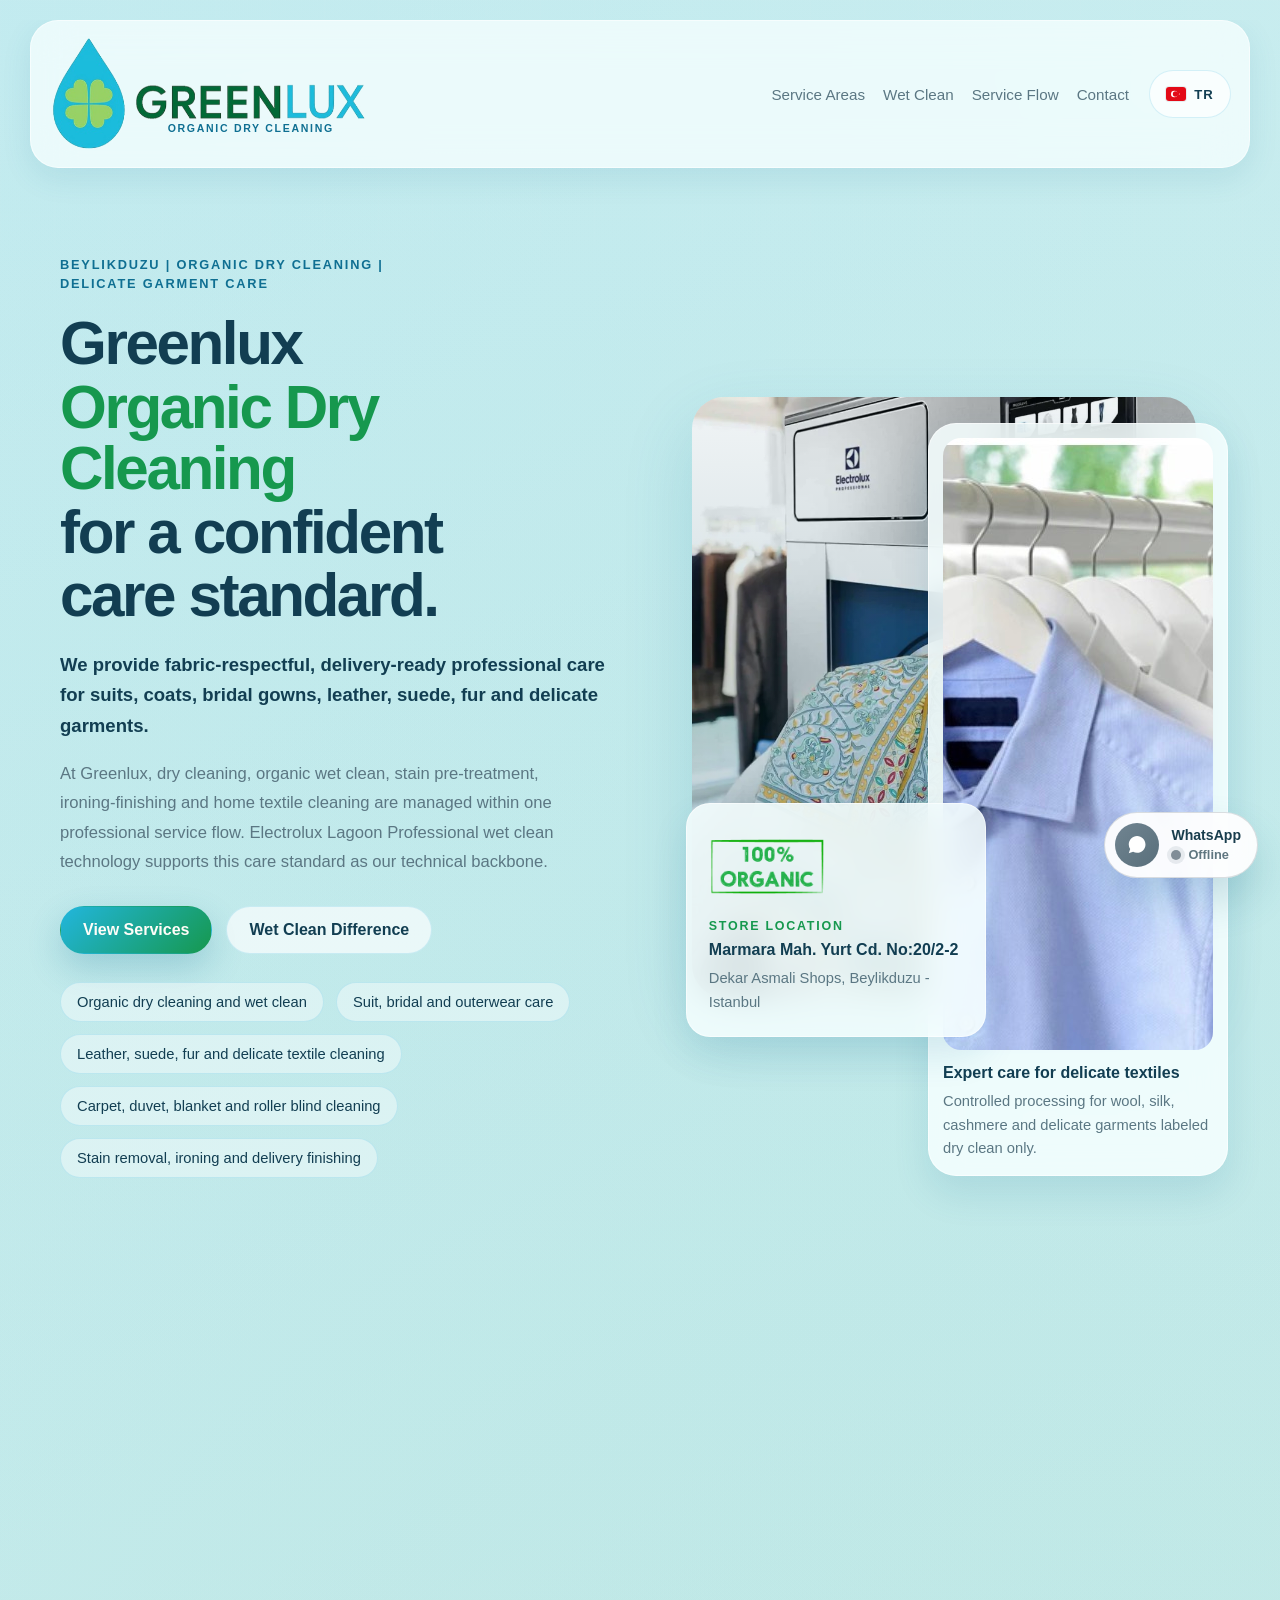
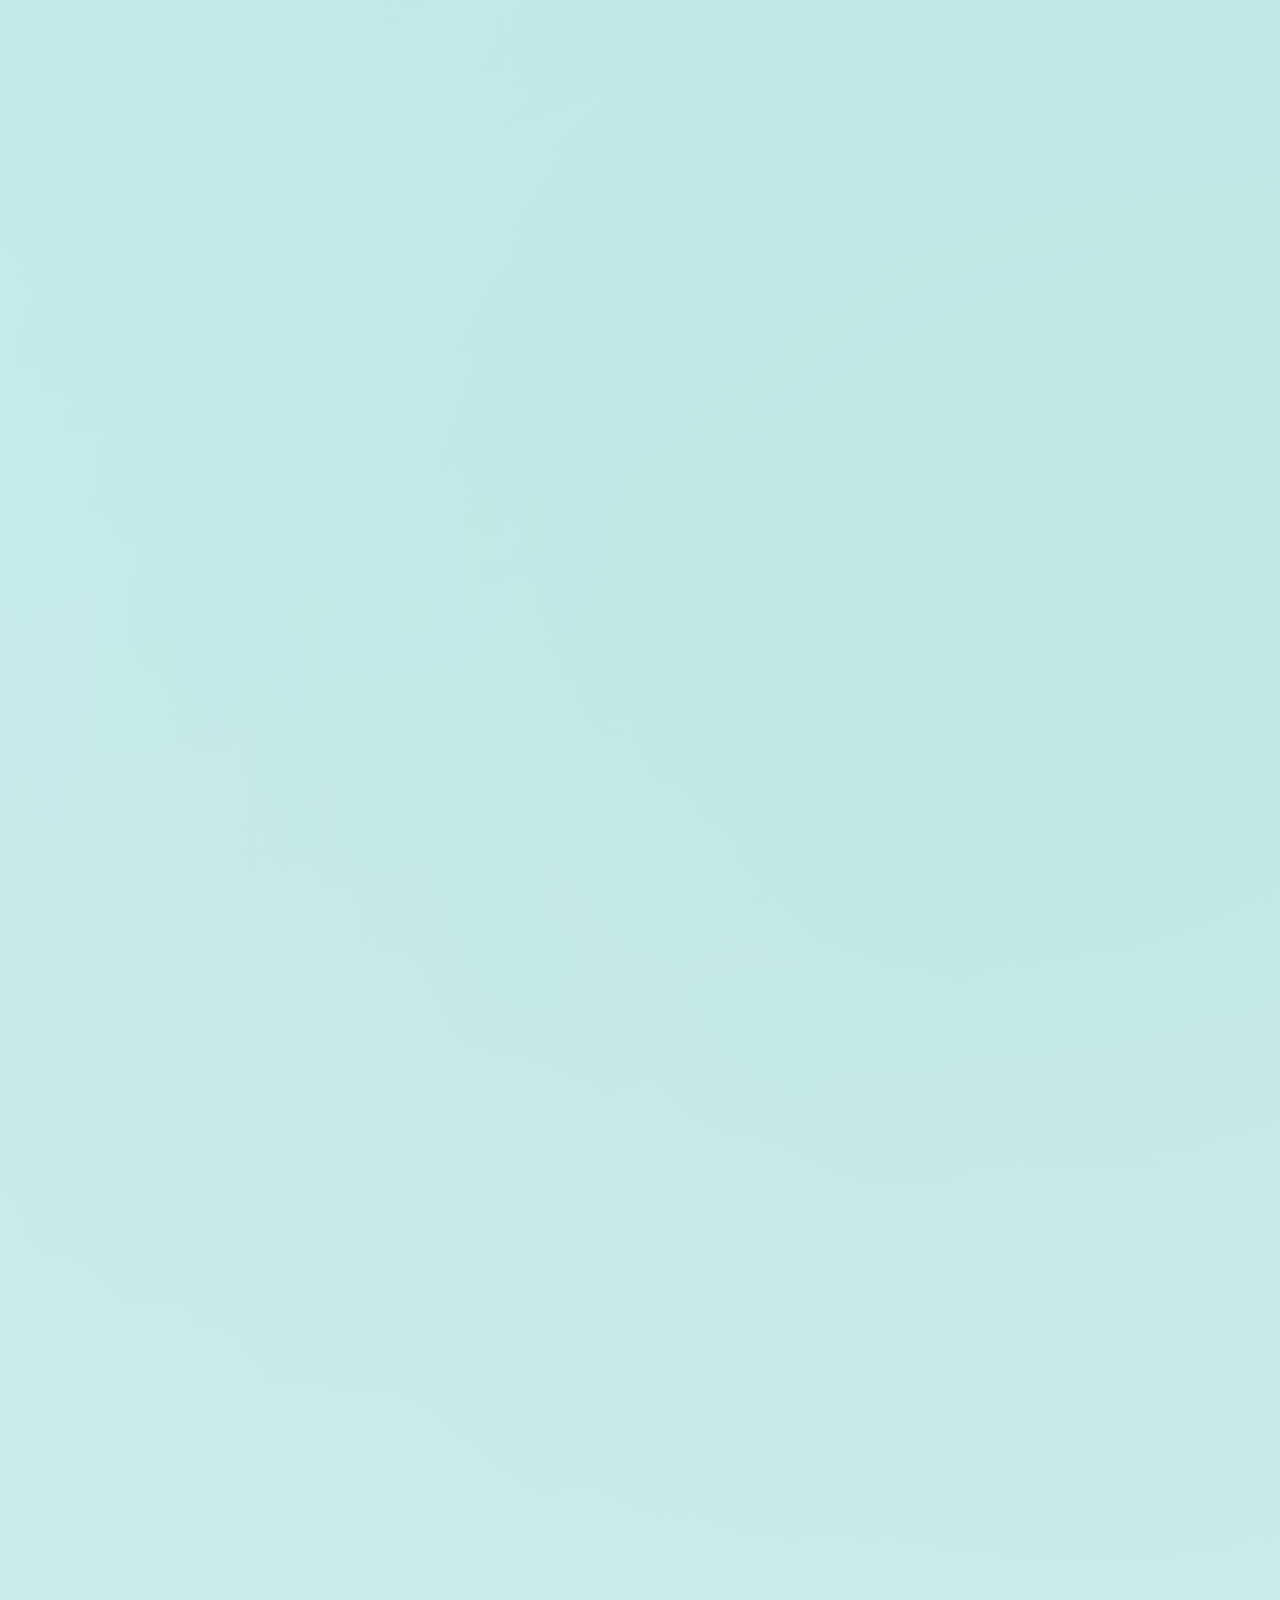
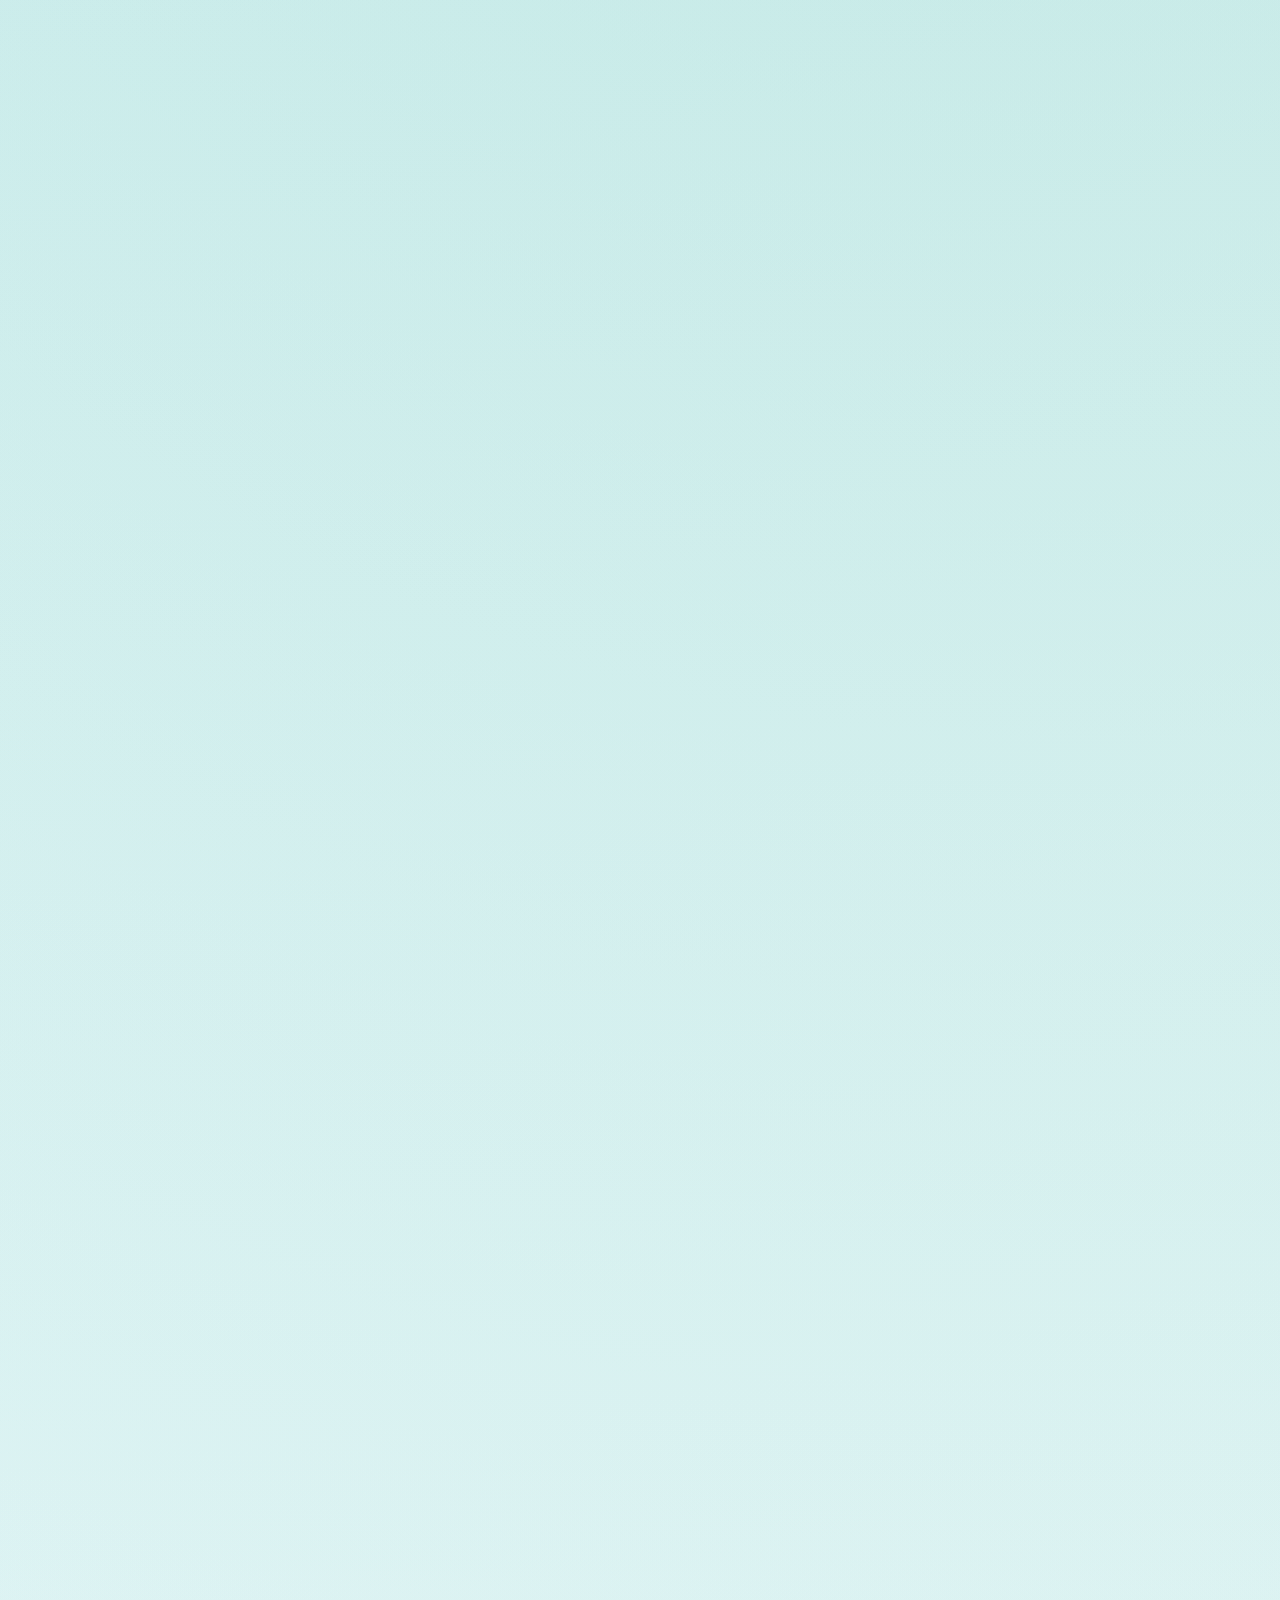
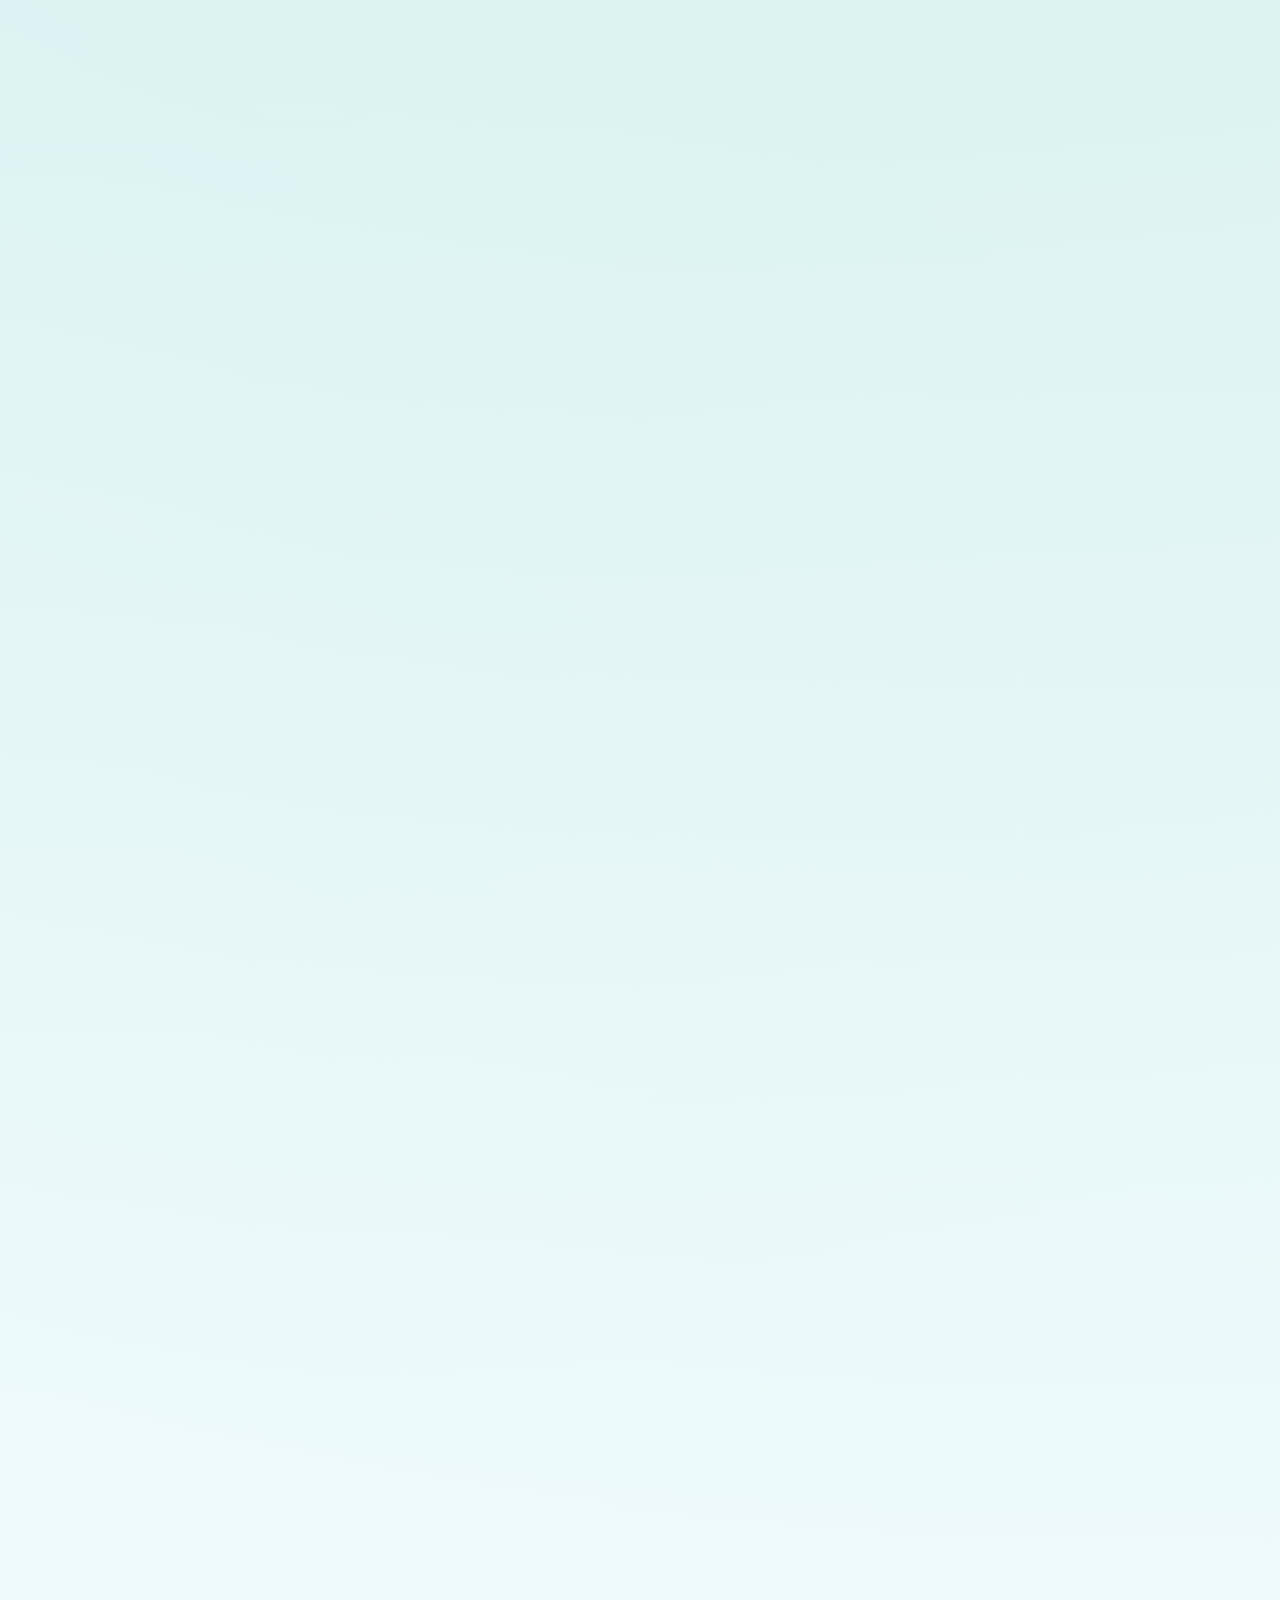
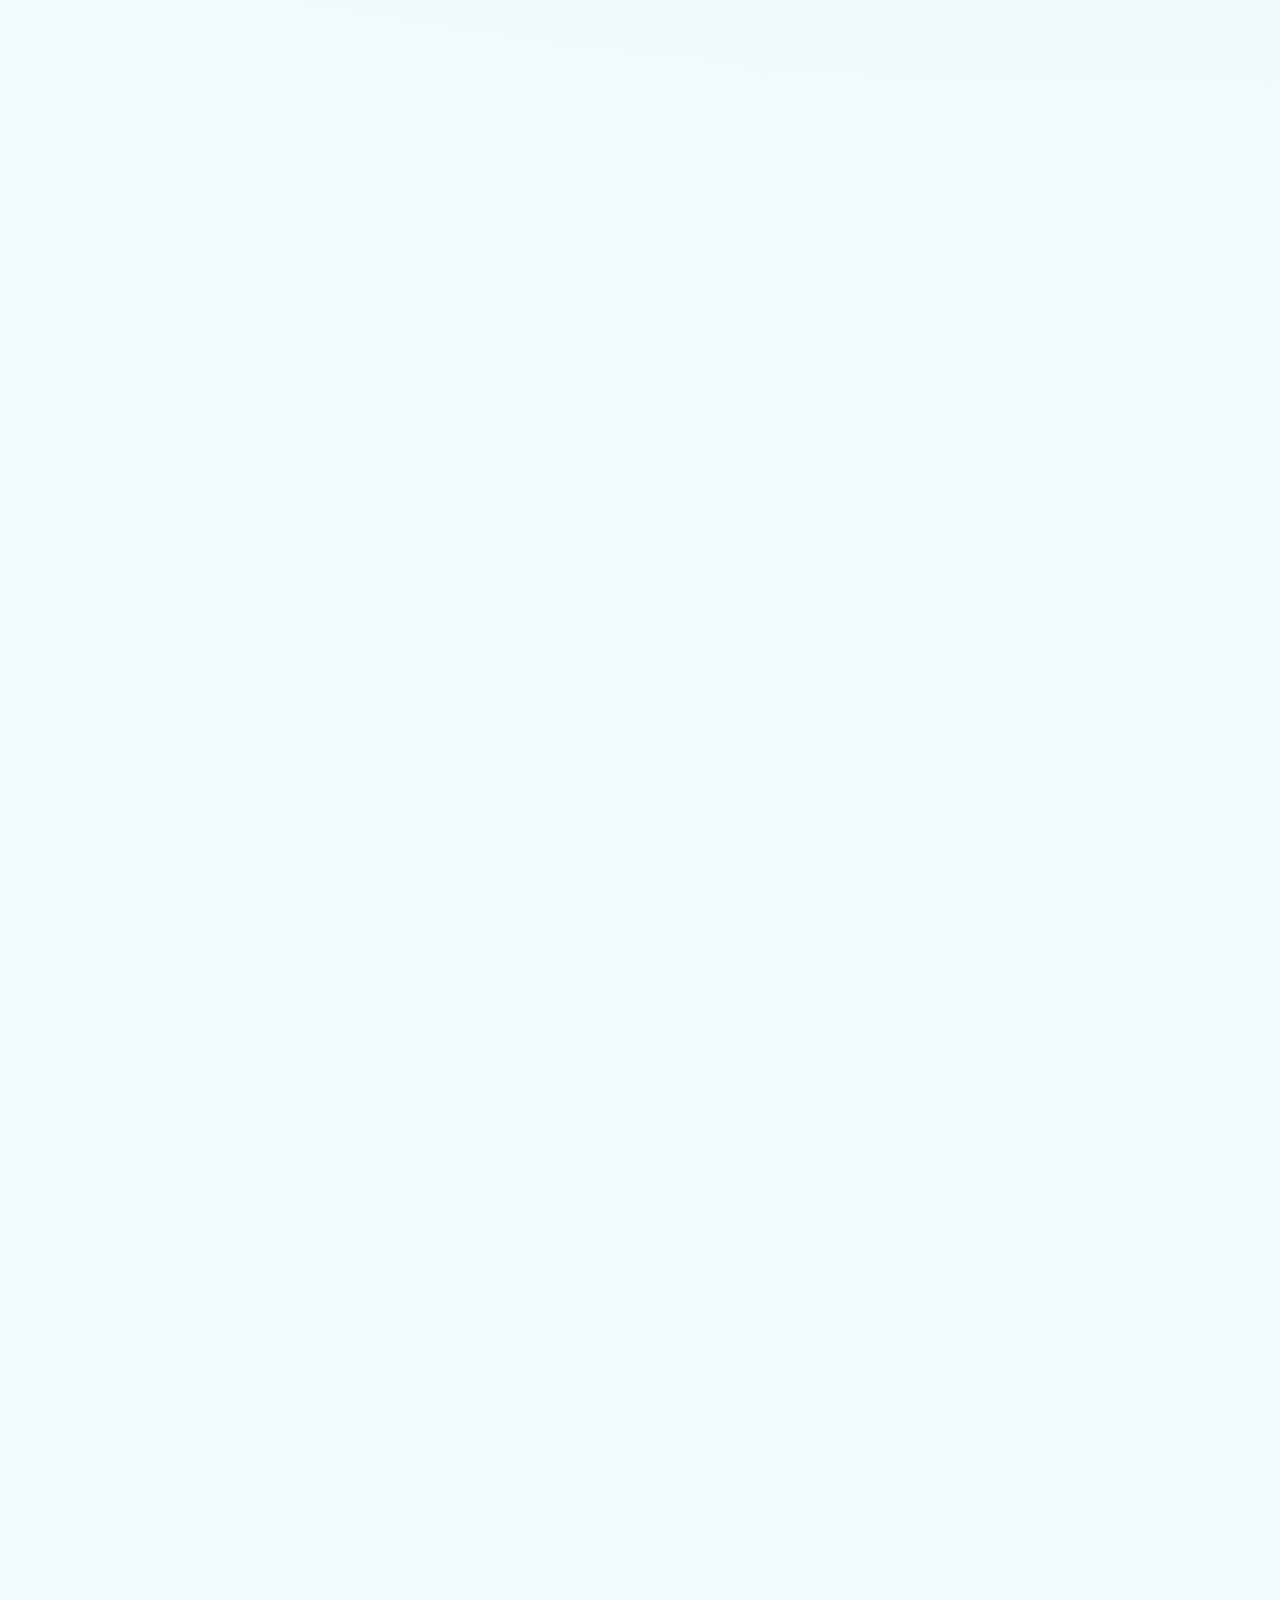
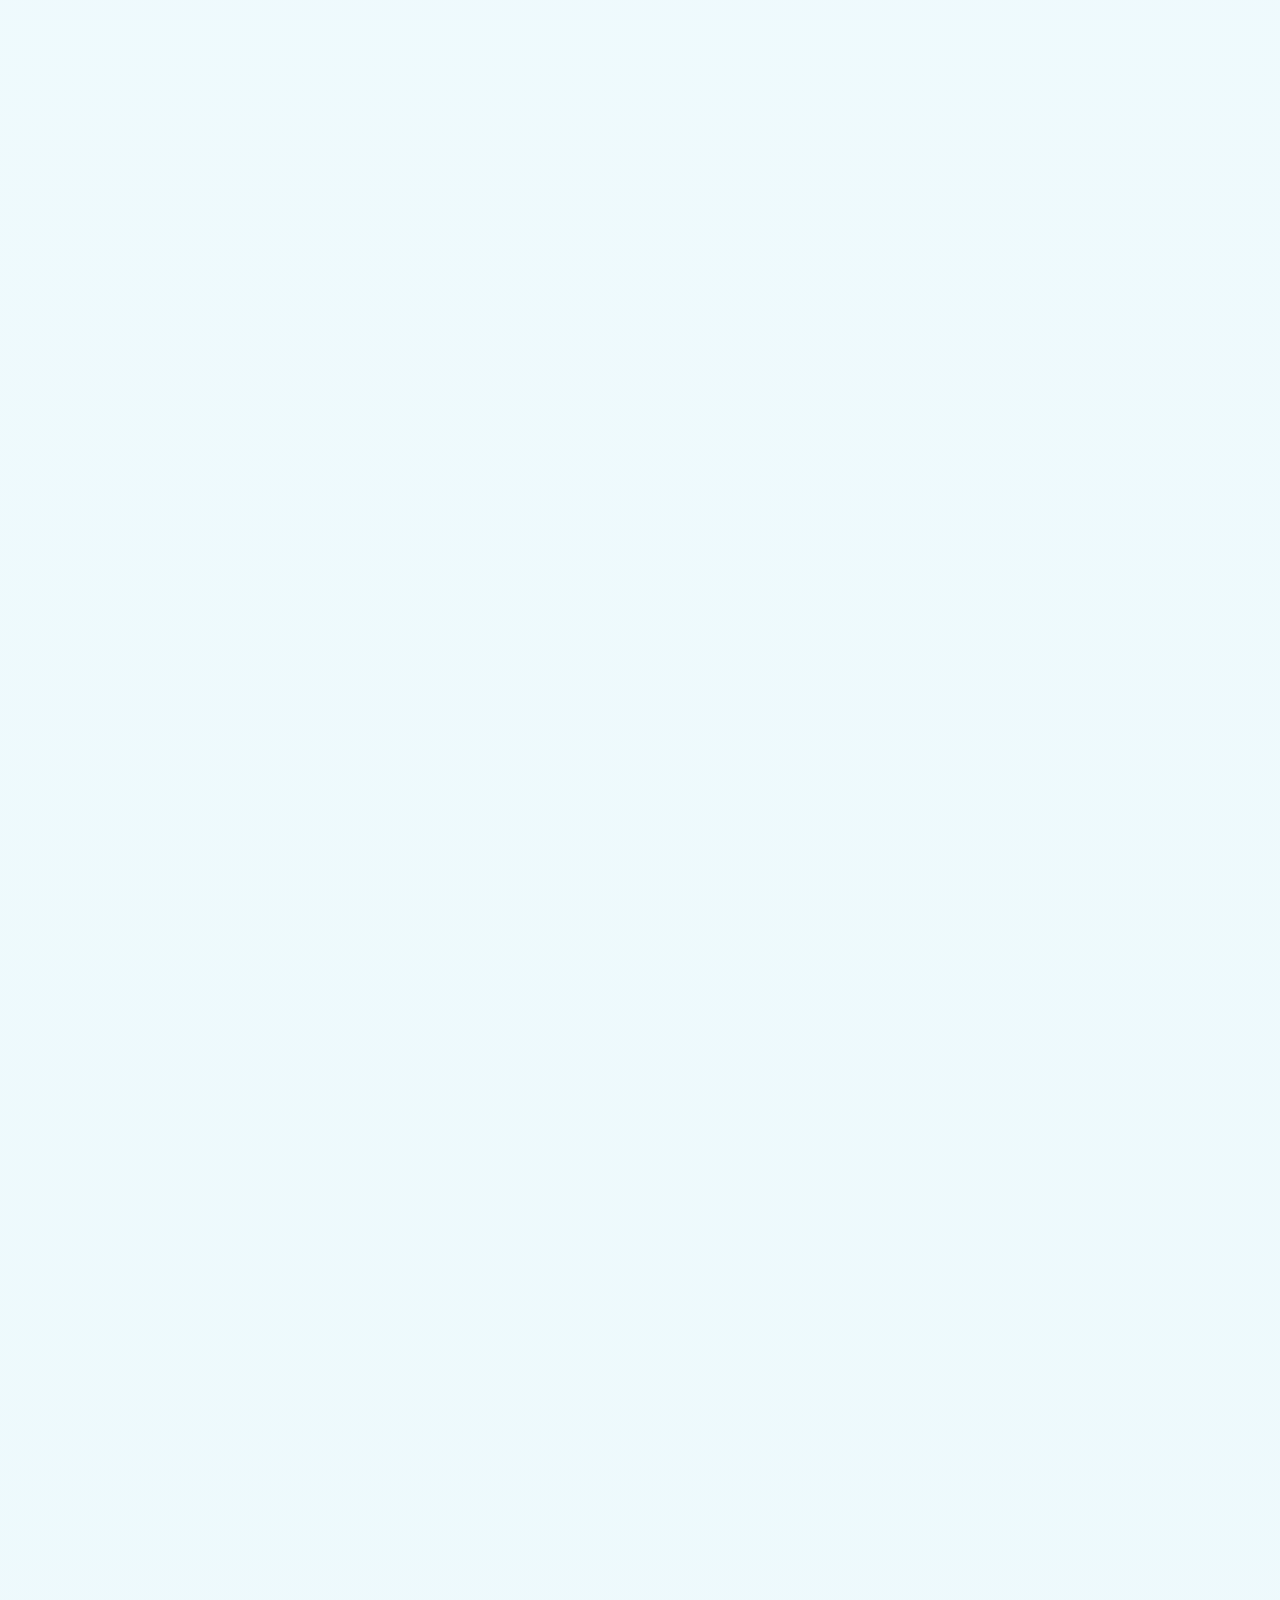
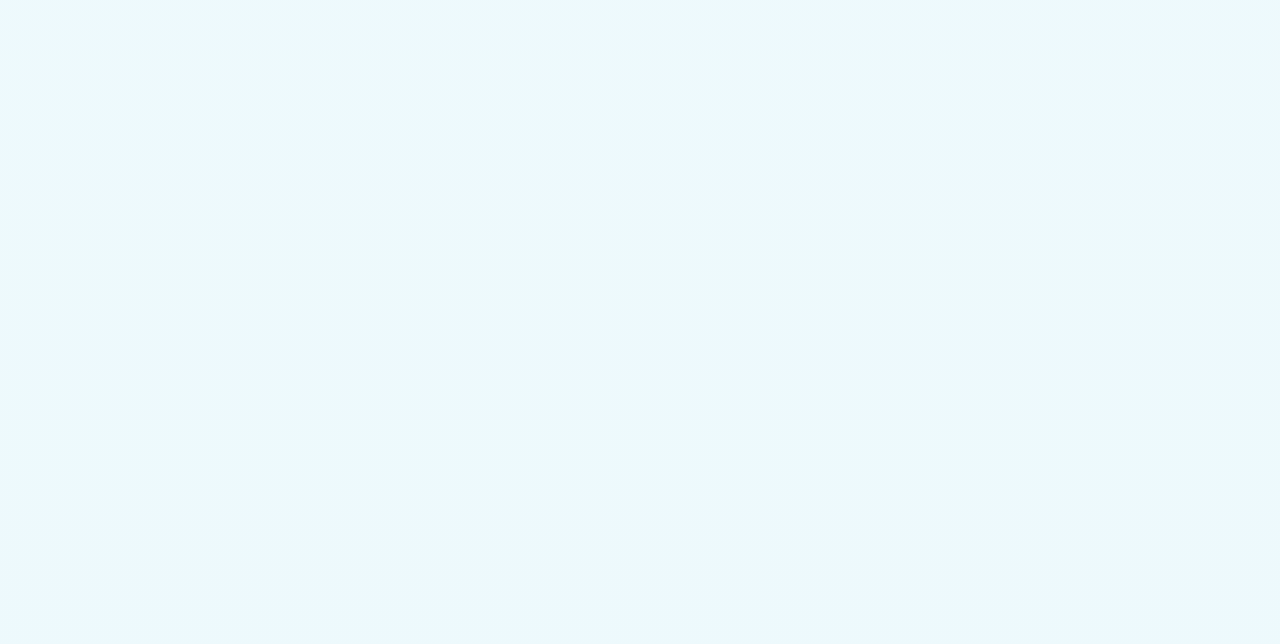
==== commit b27c1140: "Fix WhatsApp fallback tab behavior" ====
--- a/en.html
+++ b/en.html
@@ -1285,6 +1285,6 @@
       </span>
     </a>
 
-    <script src="site.js?v=20260416-5"></script>
+    <script src="site.js?v=20260416-6"></script>
   </body>
 </html>
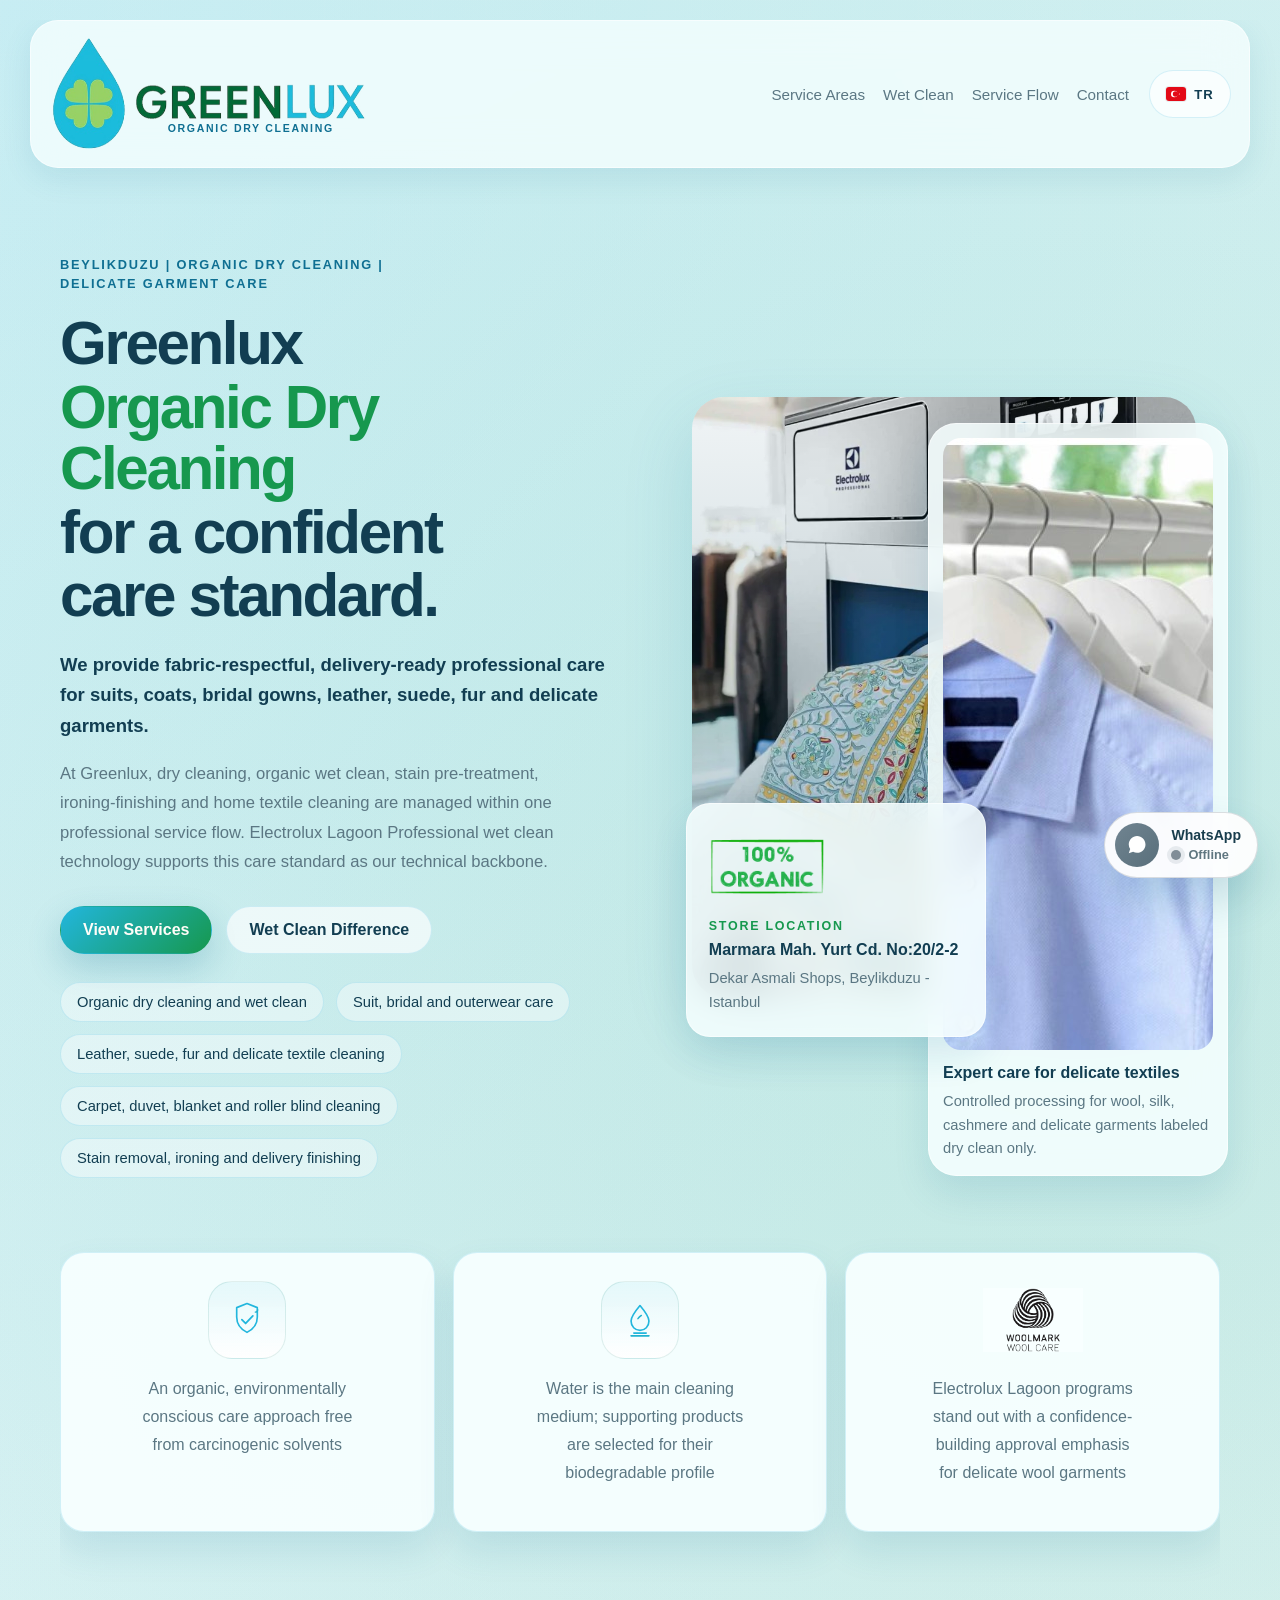
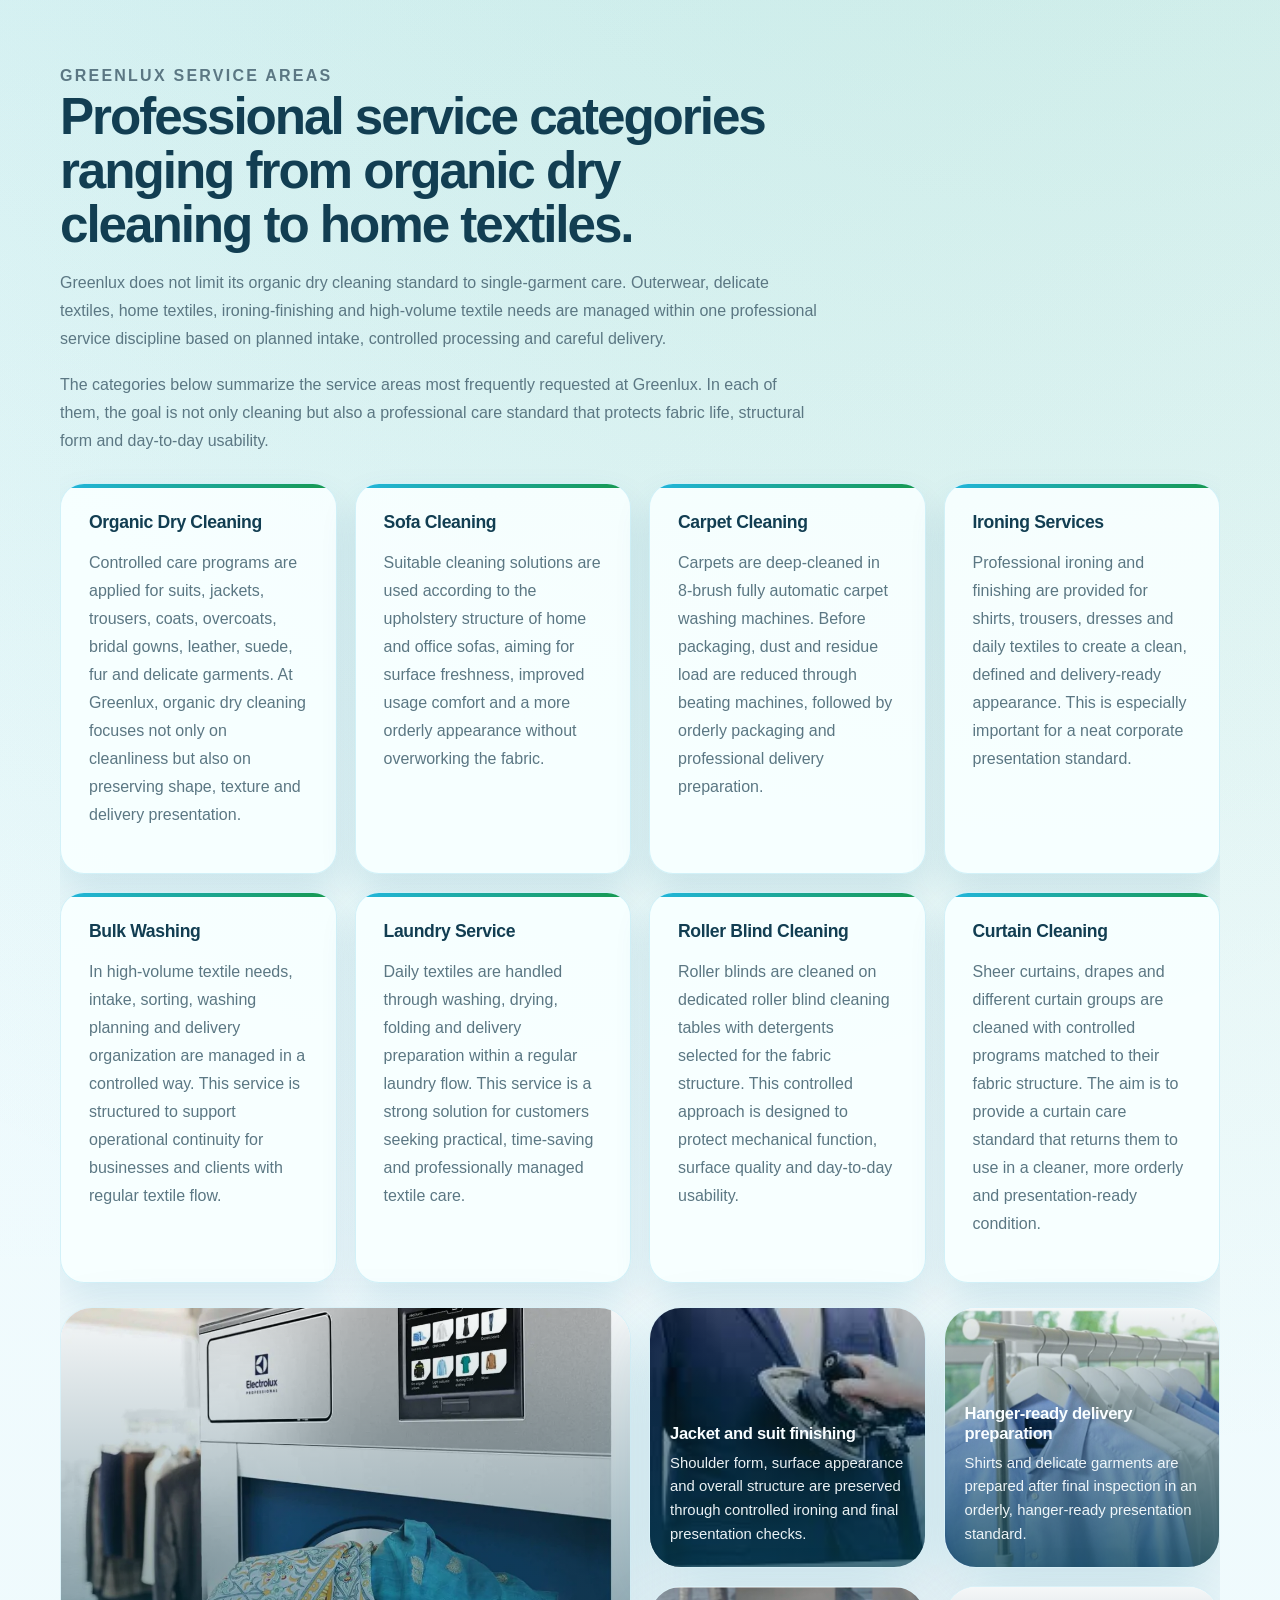
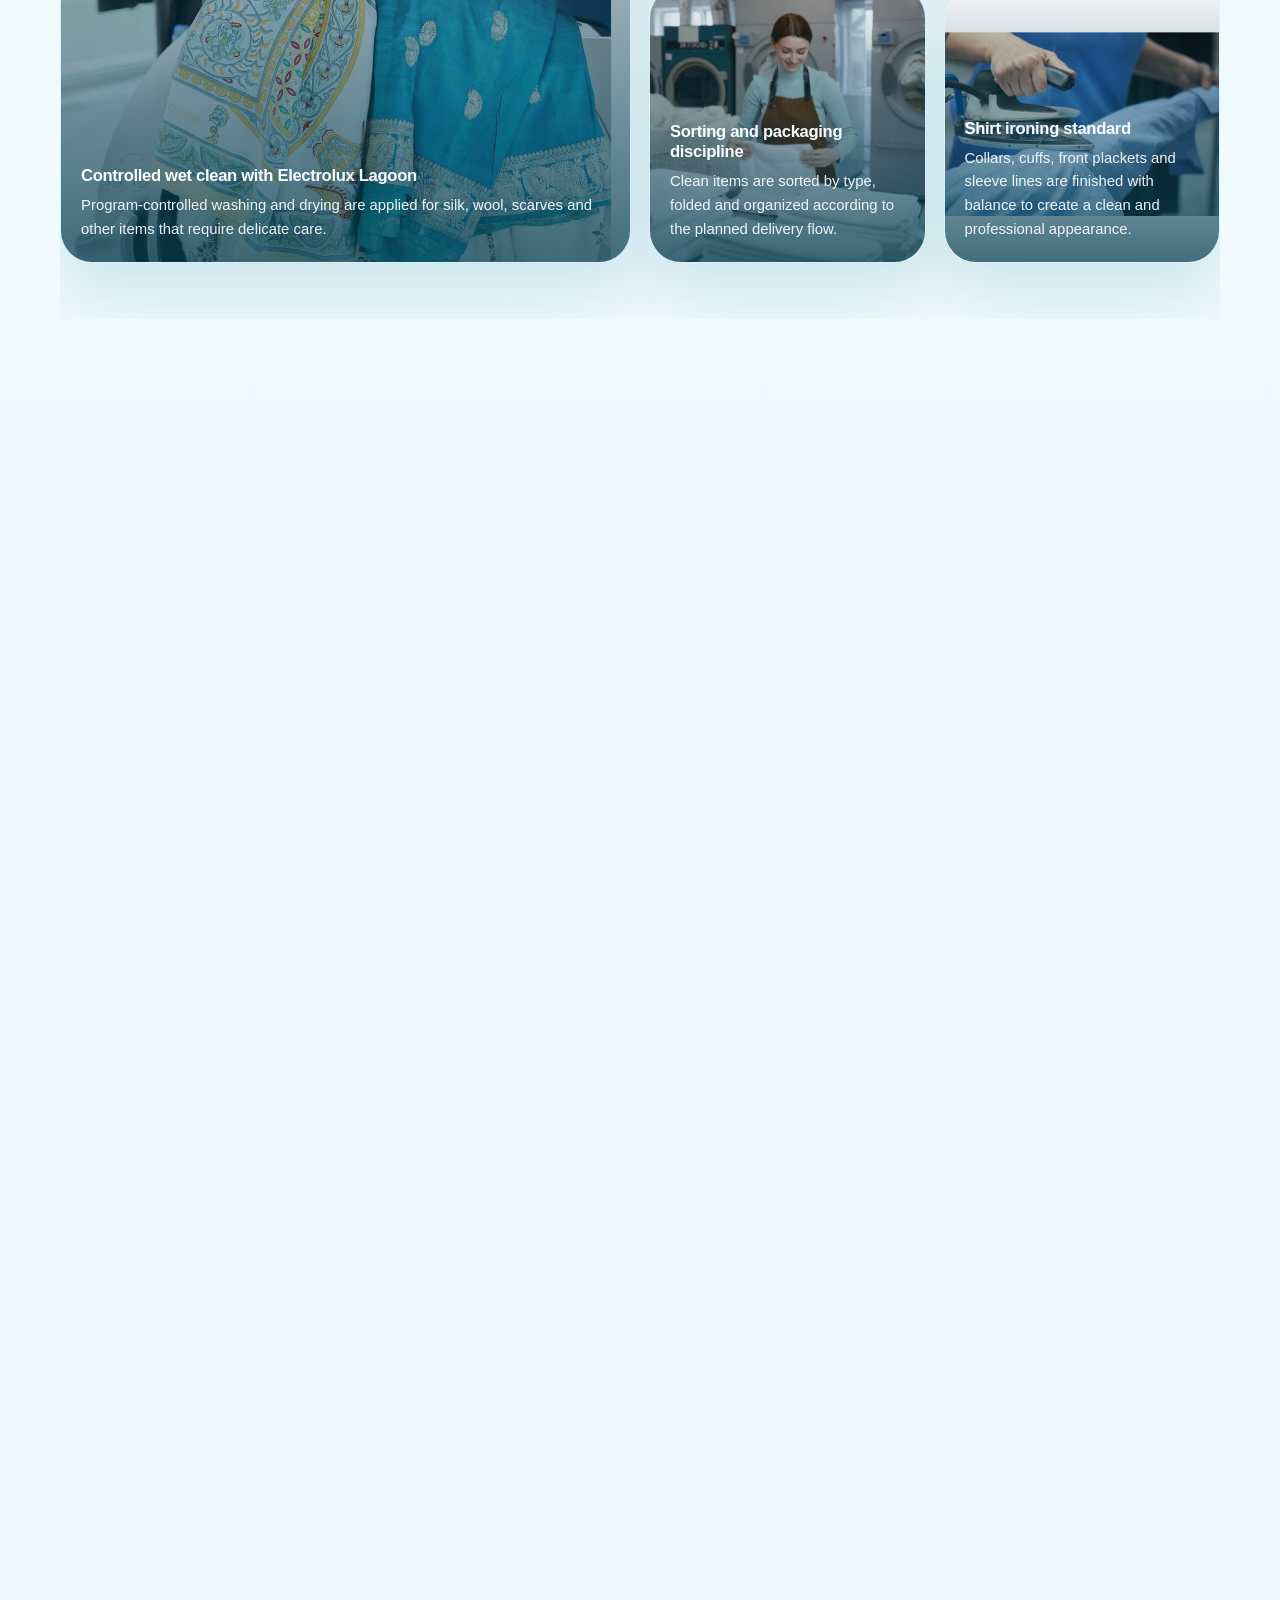
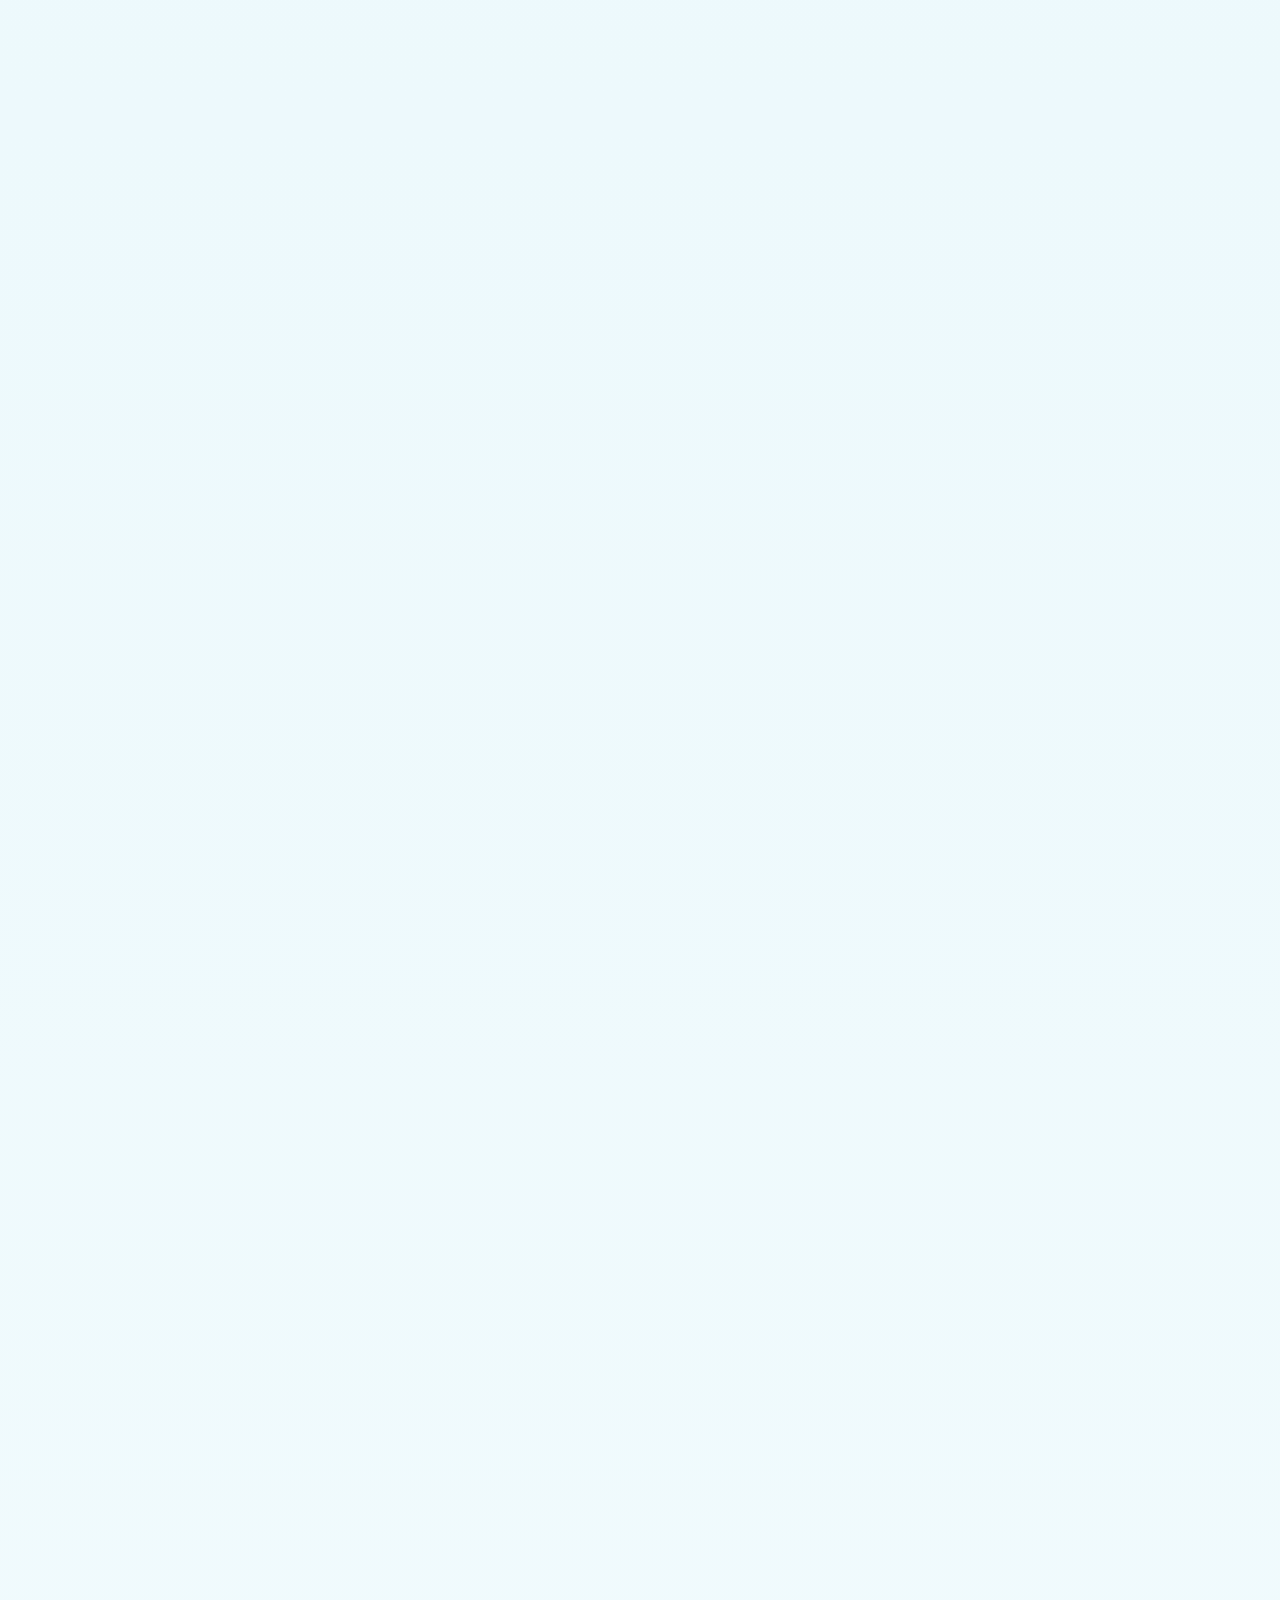
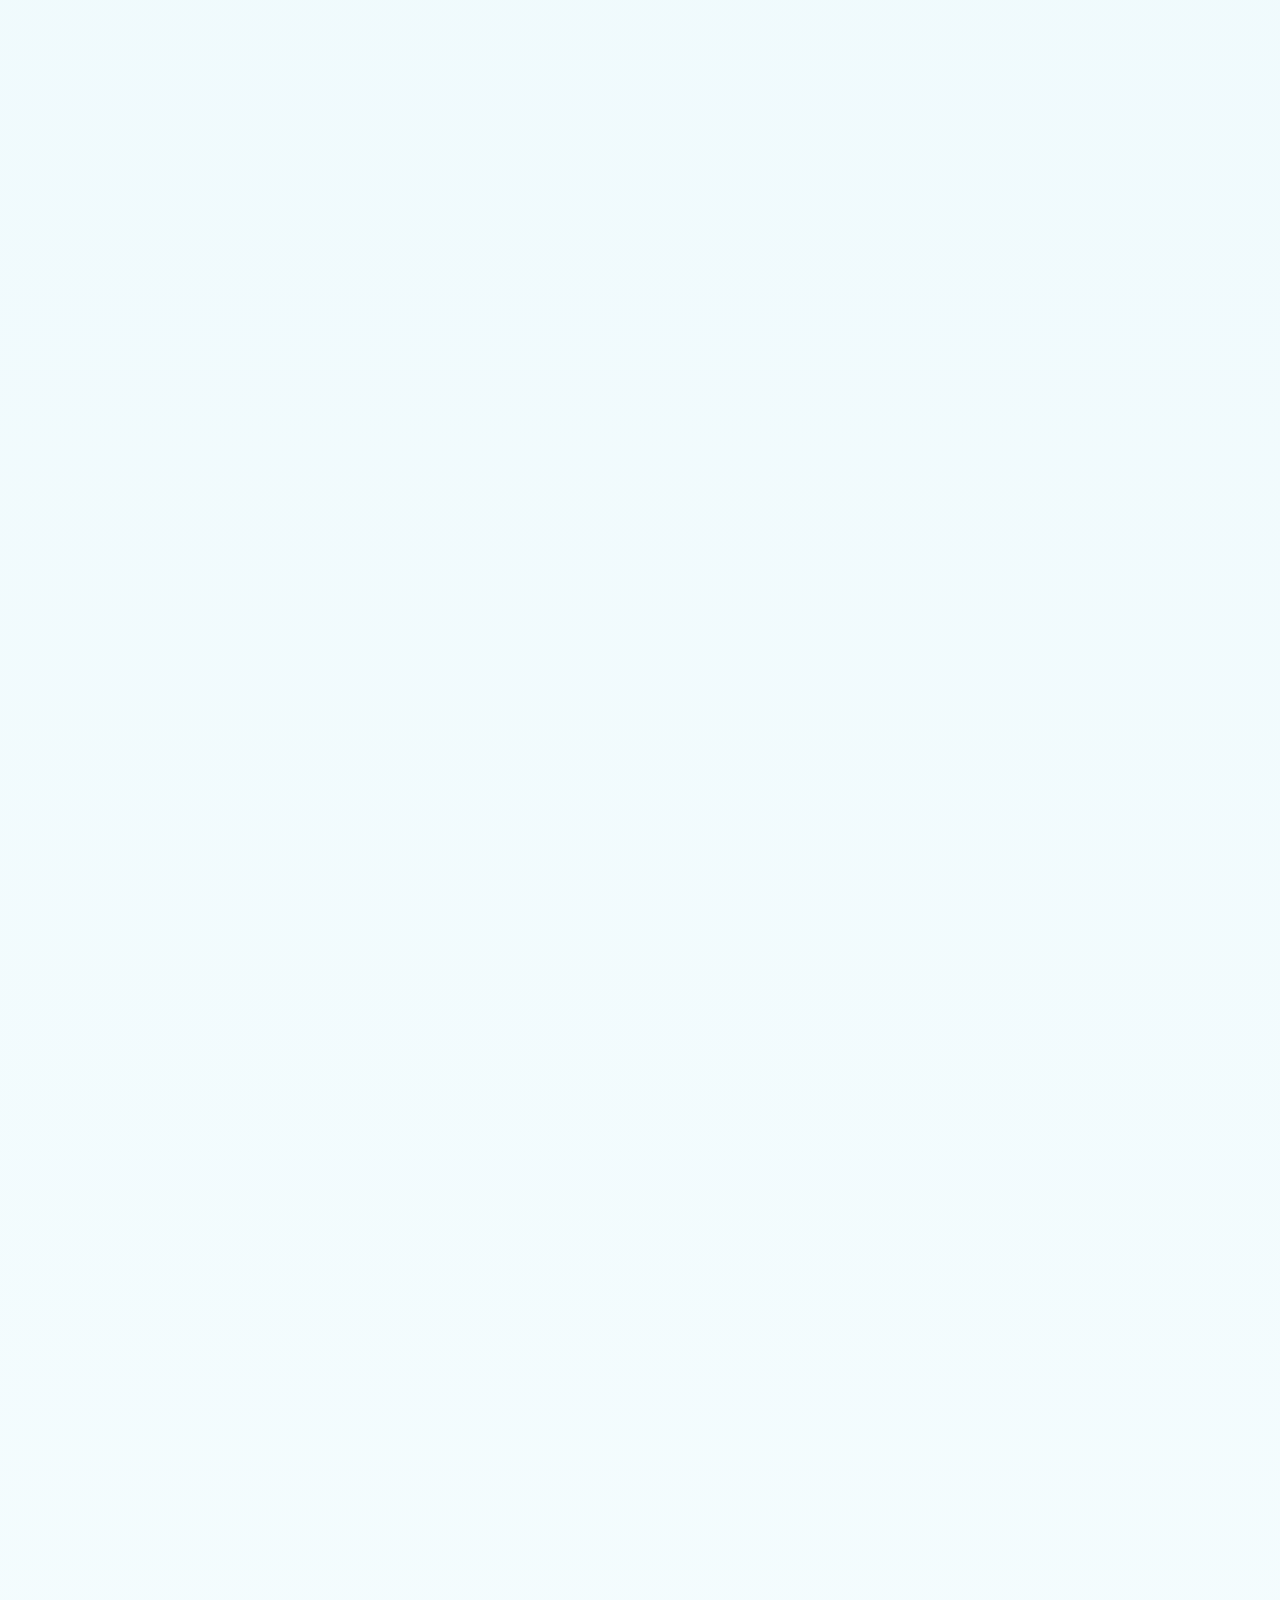
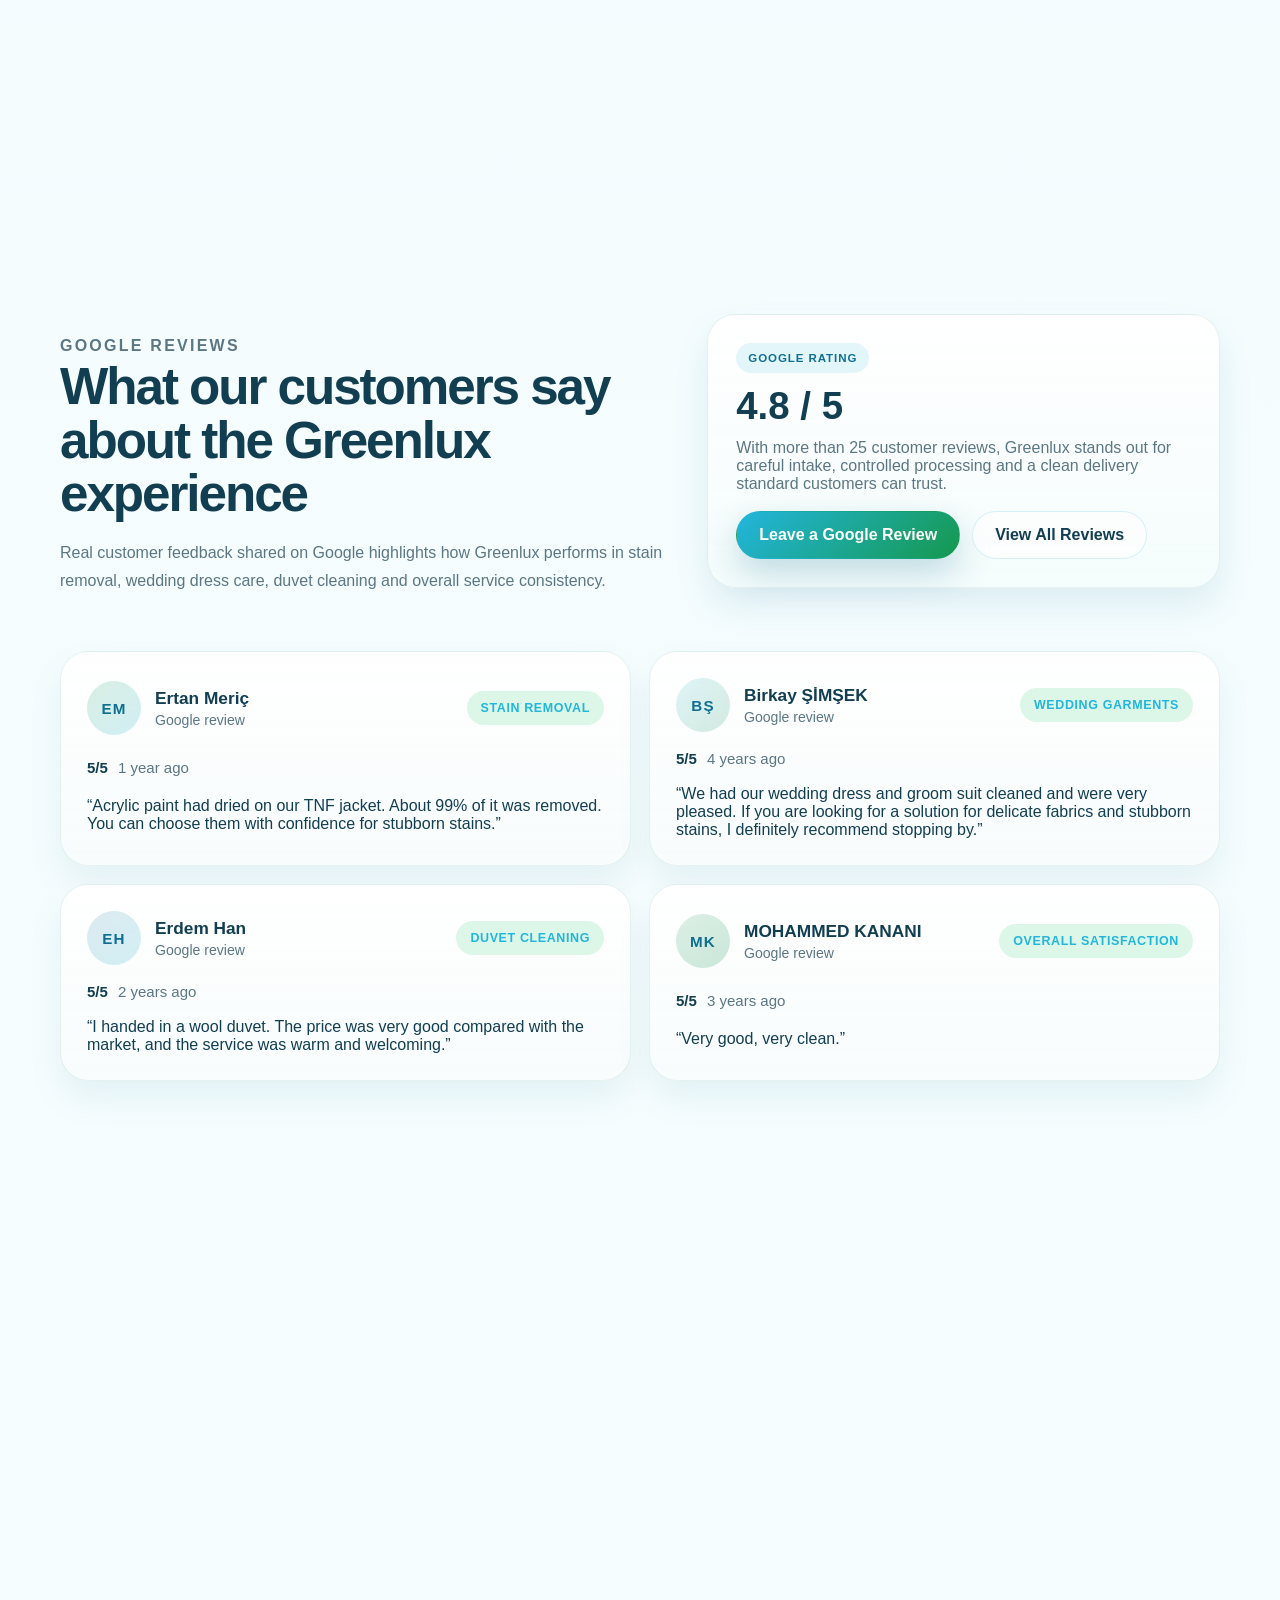
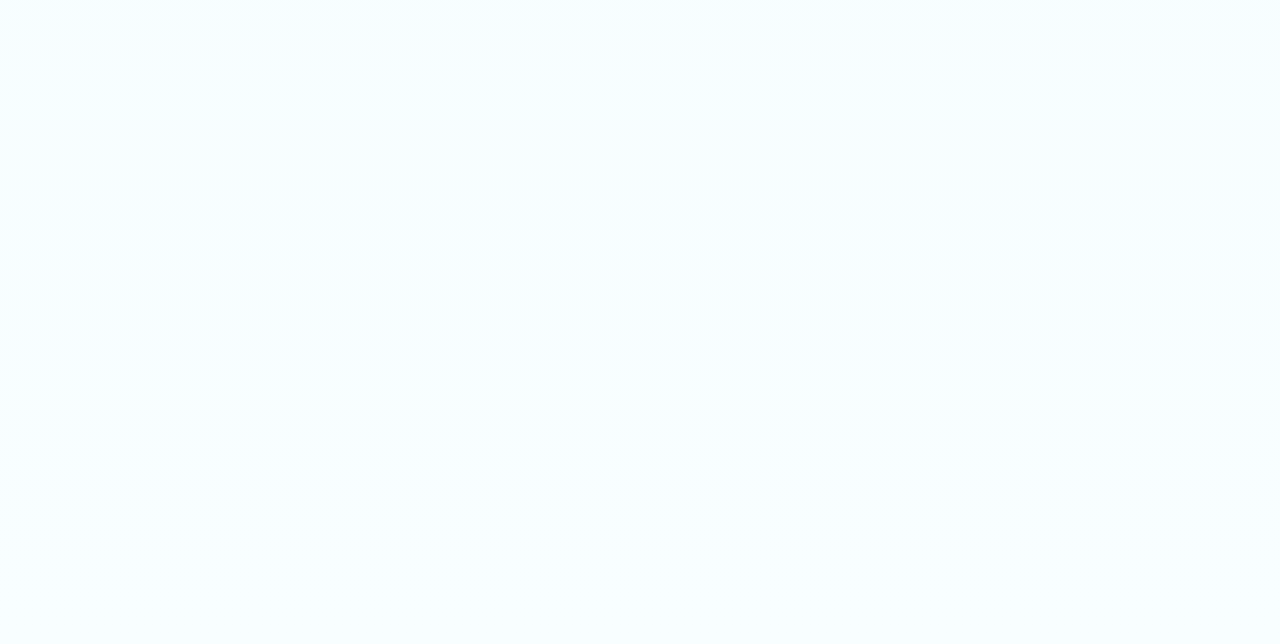
==== commit f397b571: "Make WhatsApp actions JS-only buttons" ====
--- a/en.html
+++ b/en.html
@@ -1124,16 +1124,14 @@
                       </div>
                       <div class="contact-detail-row">
                         <span>WhatsApp support</span>
-                        <a
+                        <button
+                          type="button"
                           class="contact-highlight-link"
-                          href="#"
                           data-whatsapp-href="https://wa.me/905337688789?text=Hello%2C%20I%20would%20like%20to%20get%20information%20about%20Greenlux%20services."
-                          target="_blank"
-                          rel="noreferrer"
                           aria-disabled="true"
                         >
                           Send a quick message
-                        </a>
+                        </button>
                       </div>
                     </div>
                   </div>
@@ -1166,16 +1164,14 @@
                 Get Directions
               </a>
               <a class="button button-secondary" href="tel:+905337688789">Call Now</a>
-              <a
+              <button
+                type="button"
                 class="button button-whatsapp is-disabled"
-                href="#"
                 data-whatsapp-href="https://wa.me/905337688789?text=Hello%2C%20I%20would%20like%20to%20get%20information%20about%20Greenlux%20services."
-                target="_blank"
-                rel="noreferrer"
                 aria-disabled="true"
               >
                 WhatsApp
-              </a>
+              </button>
             </div>
           </div>
 
@@ -1255,12 +1251,10 @@
       </footer>
     </div>
 
-    <a
+    <button
+      type="button"
       class="whatsapp-float is-offline is-disabled"
-      href="#"
       data-whatsapp-href="https://wa.me/905337688789?text=Hello%2C%20I%20would%20like%20to%20get%20information%20about%20Greenlux%20services."
-      target="_blank"
-      rel="noreferrer"
       aria-label="Contact Greenlux on WhatsApp"
       aria-disabled="true"
     >
@@ -1283,8 +1277,8 @@
           <small class="whatsapp-status-text">Offline</small>
         </span>
       </span>
-    </a>
-
-    <script src="site.js?v=20260416-6"></script>
+    </button>
+
+    <script src="site.js?v=20260416-7"></script>
   </body>
 </html>
--- a/styles.css
+++ b/styles.css
@@ -242,6 +242,7 @@
 }
 
 .button {
+  appearance: none;
   display: inline-flex;
   align-items: center;
   justify-content: center;
@@ -1682,12 +1683,18 @@
 }
 
 .contact-highlight-link {
+  appearance: none;
+  padding: 0;
+  background: transparent;
+  border: 0;
   width: fit-content;
   color: var(--forest-deep);
   font-family: var(--font-ui);
   font-size: 0.92rem;
   font-weight: 700;
   line-height: 1.5;
+  text-align: left;
+  cursor: pointer;
   transition: color 180ms ease;
 }
 
@@ -1937,6 +1944,7 @@
 }
 
 .whatsapp-float {
+  appearance: none;
   position: fixed;
   right: 22px;
   bottom: 22px;
@@ -1951,6 +1959,8 @@
   background: rgba(255, 255, 255, 0.92);
   box-shadow: 0 22px 40px rgba(15, 111, 146, 0.2);
   backdrop-filter: blur(14px);
+  text-align: left;
+  cursor: pointer;
   transition:
     transform 180ms ease,
     box-shadow 180ms ease,
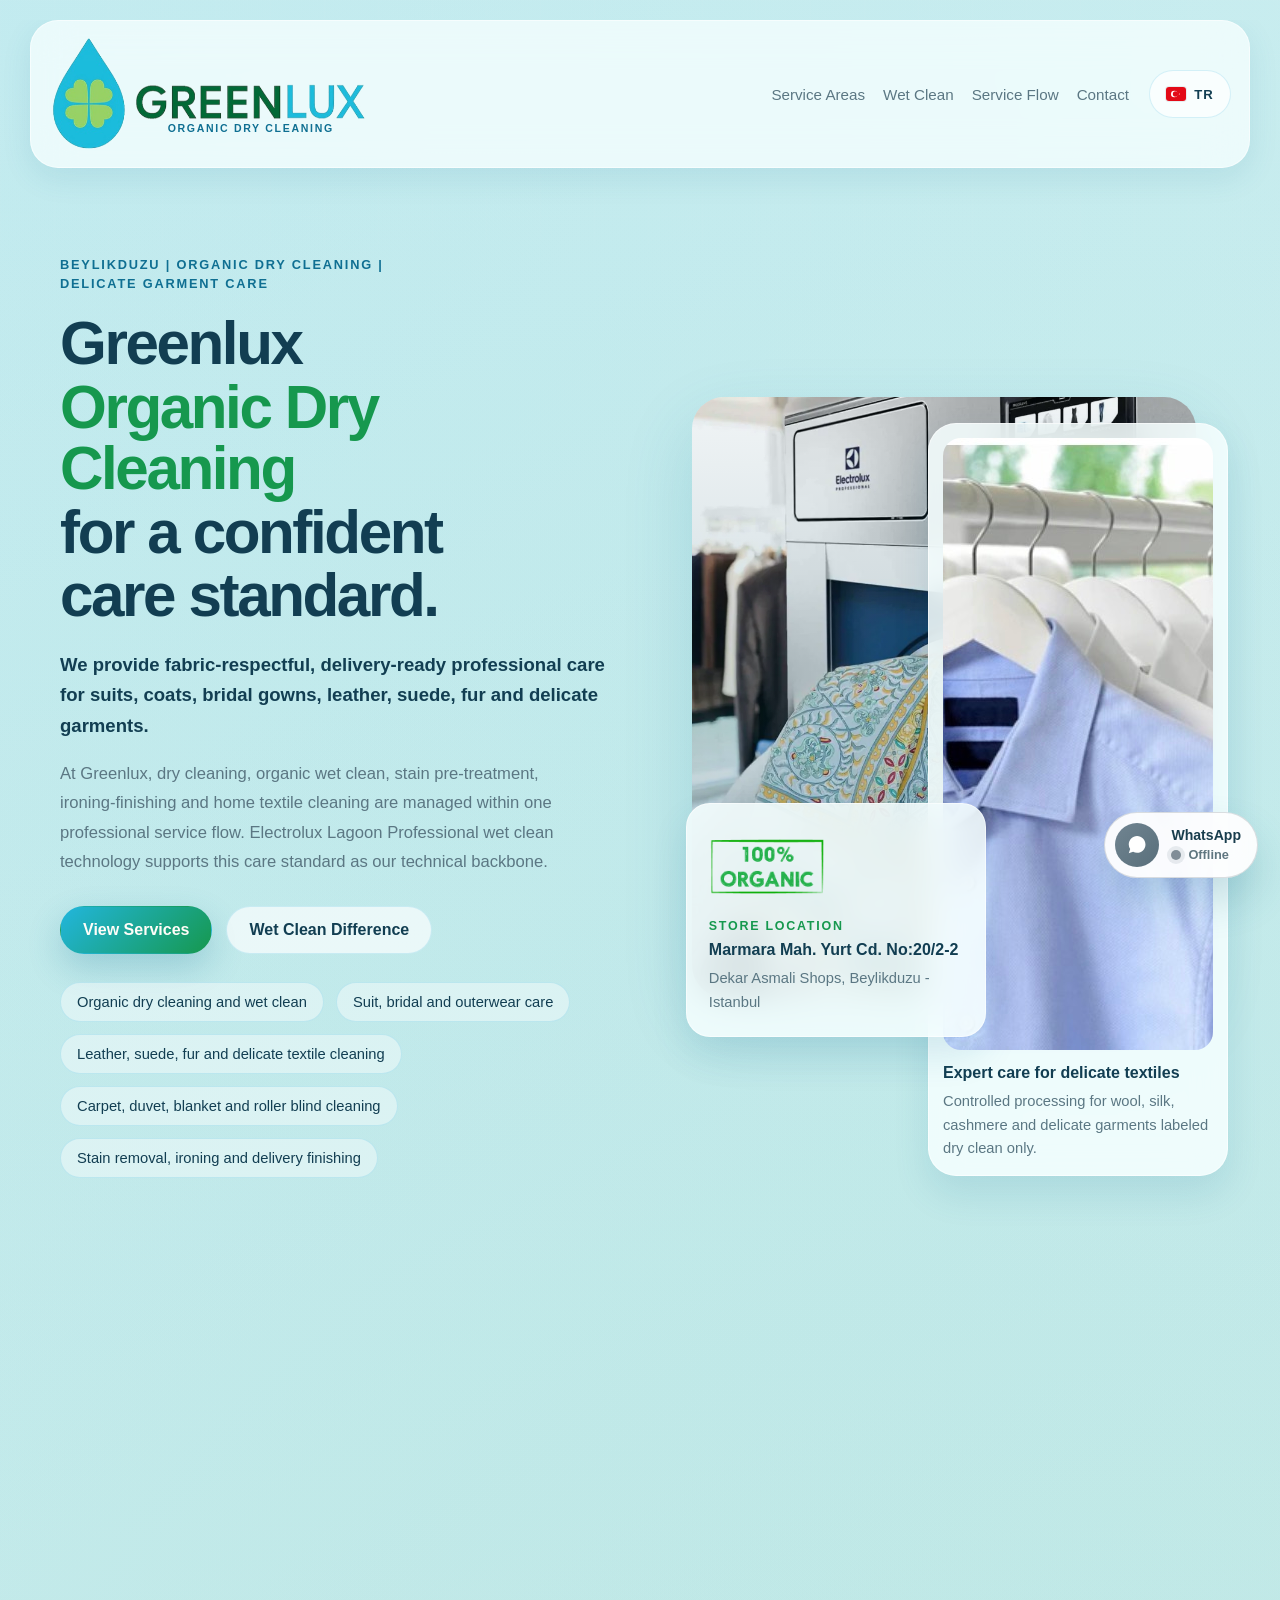
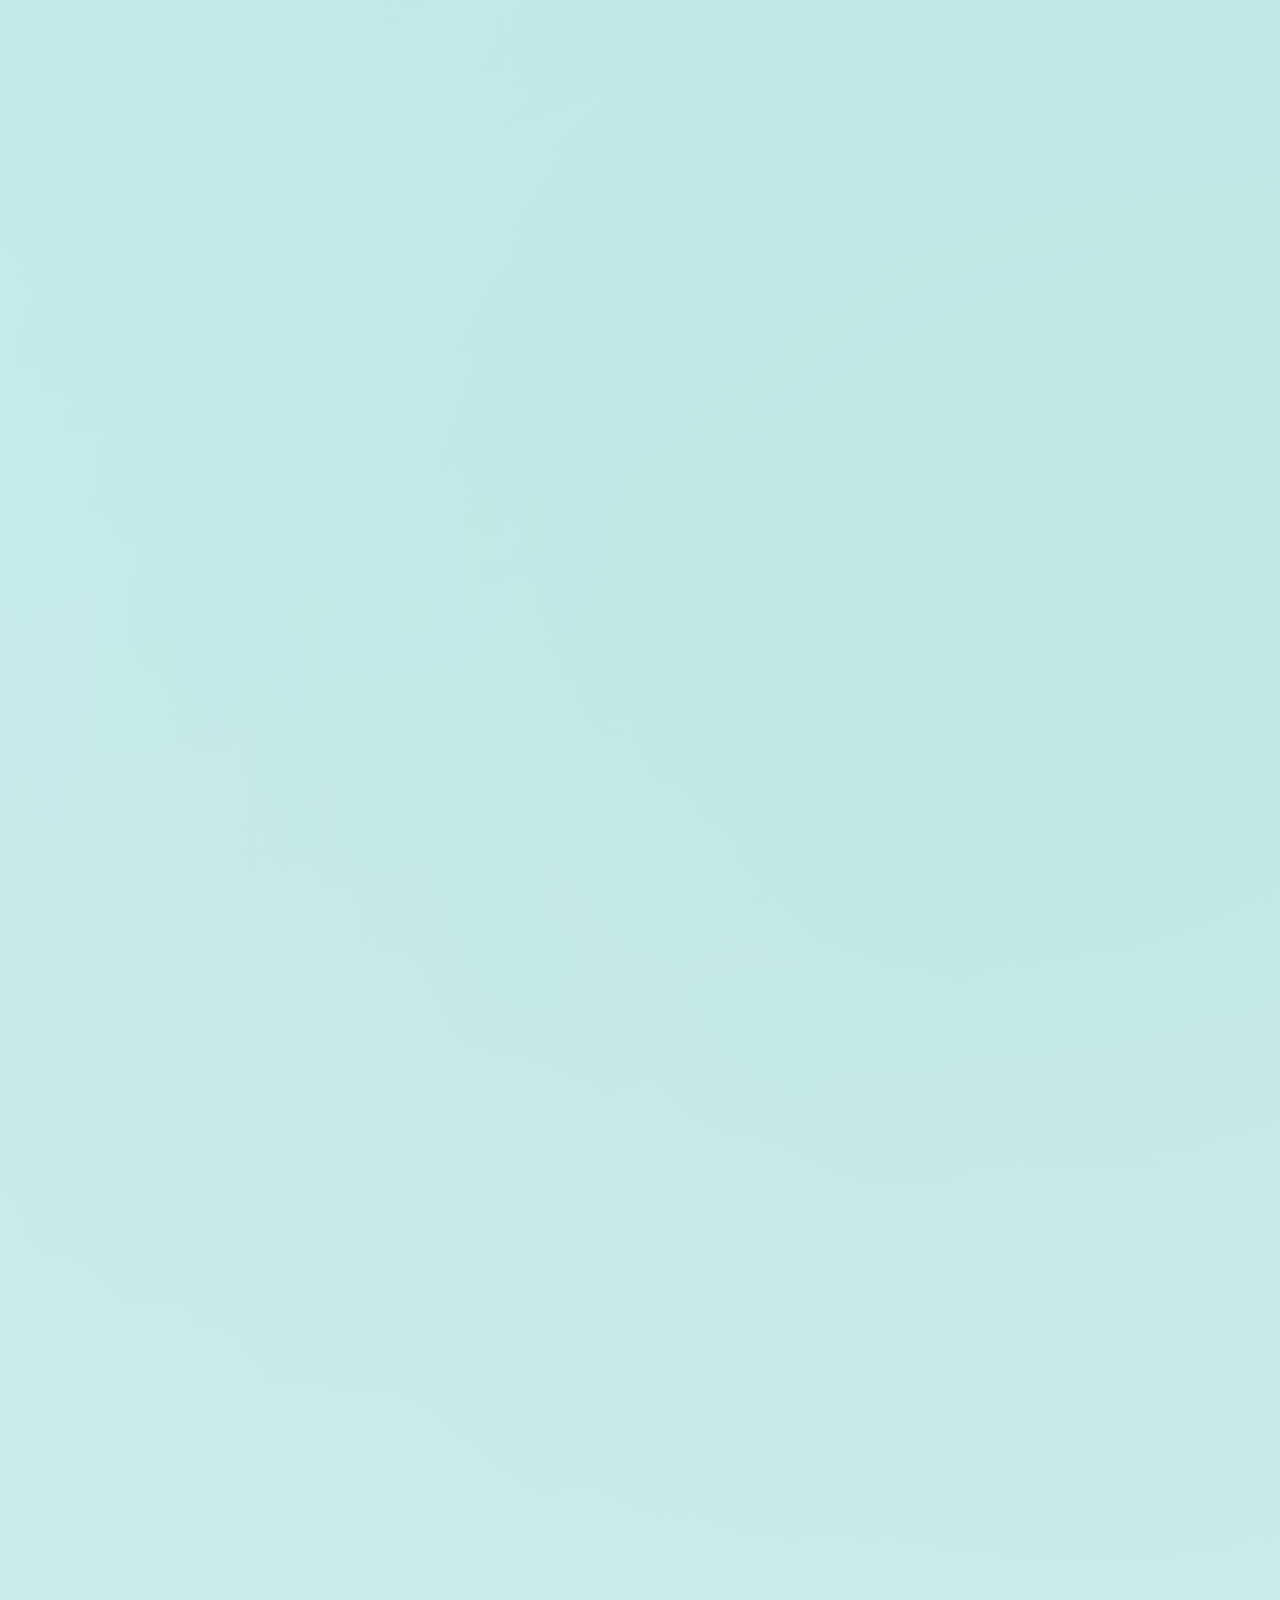
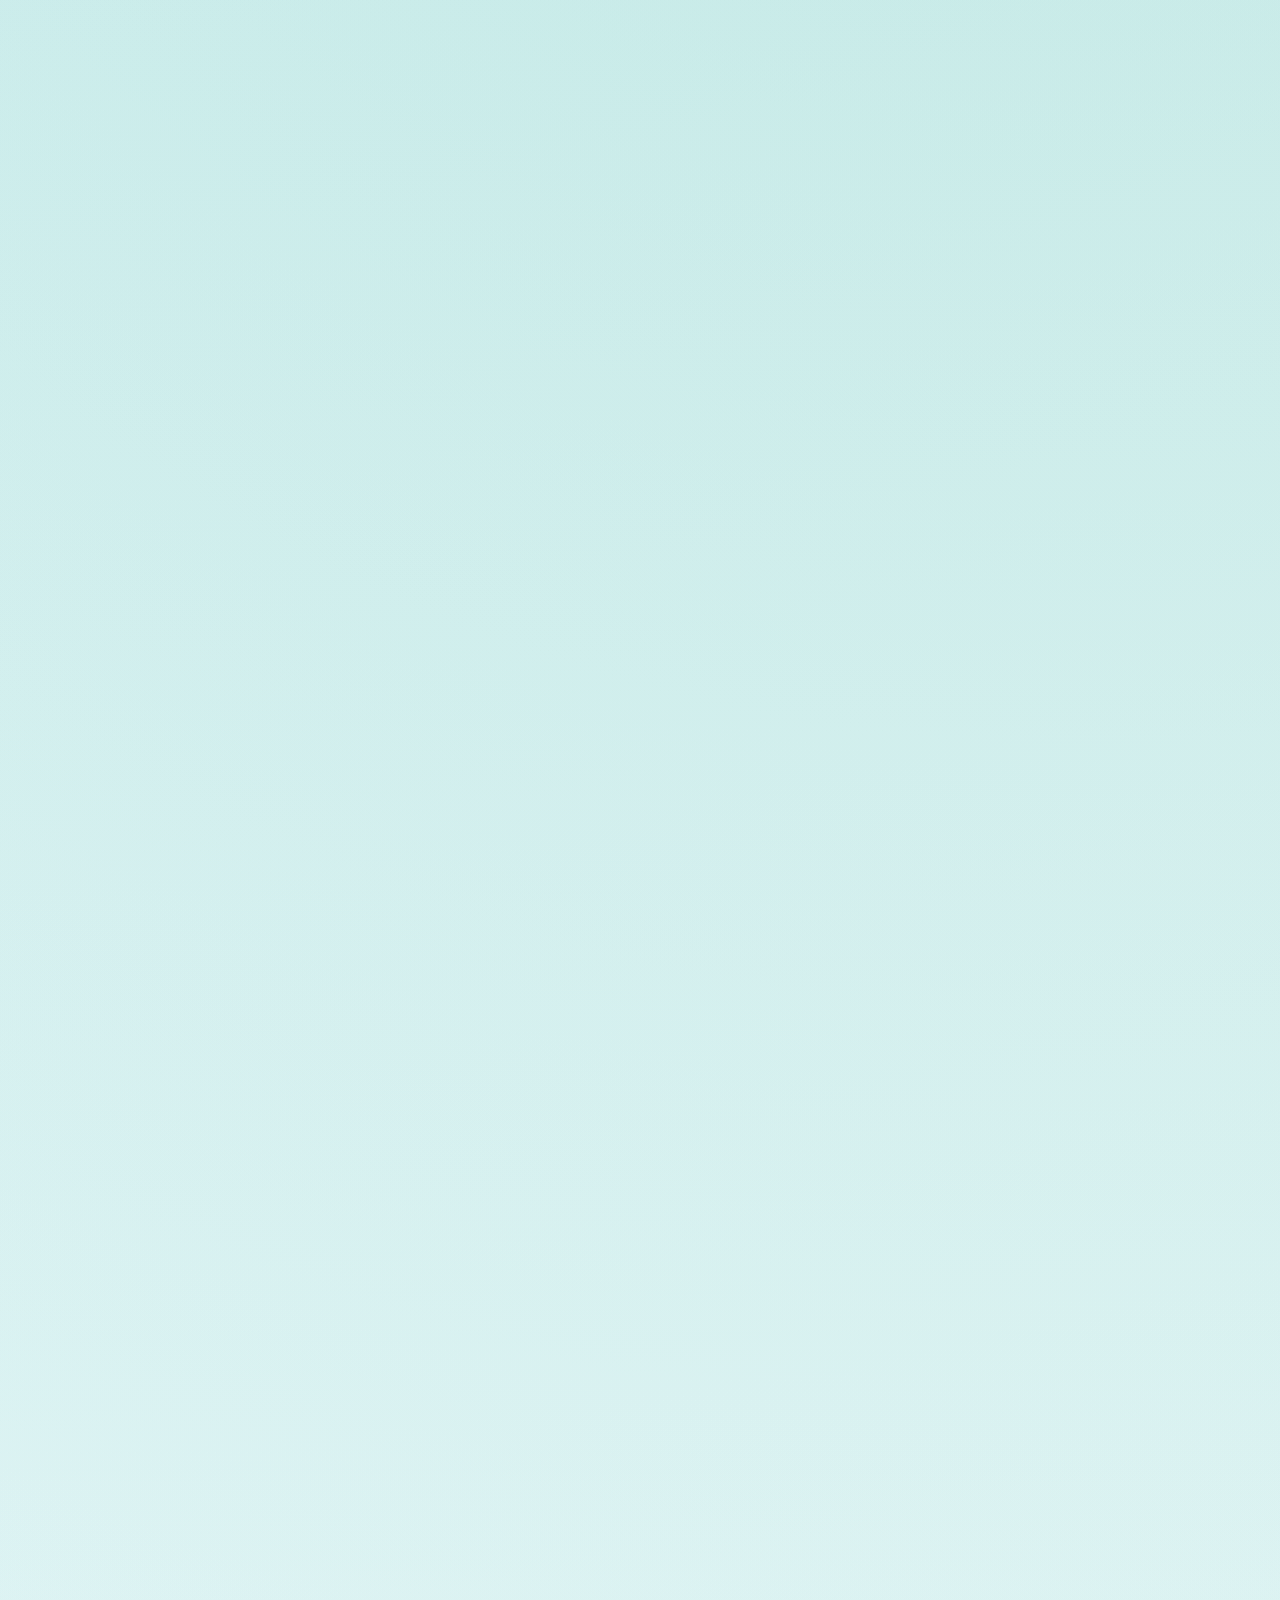
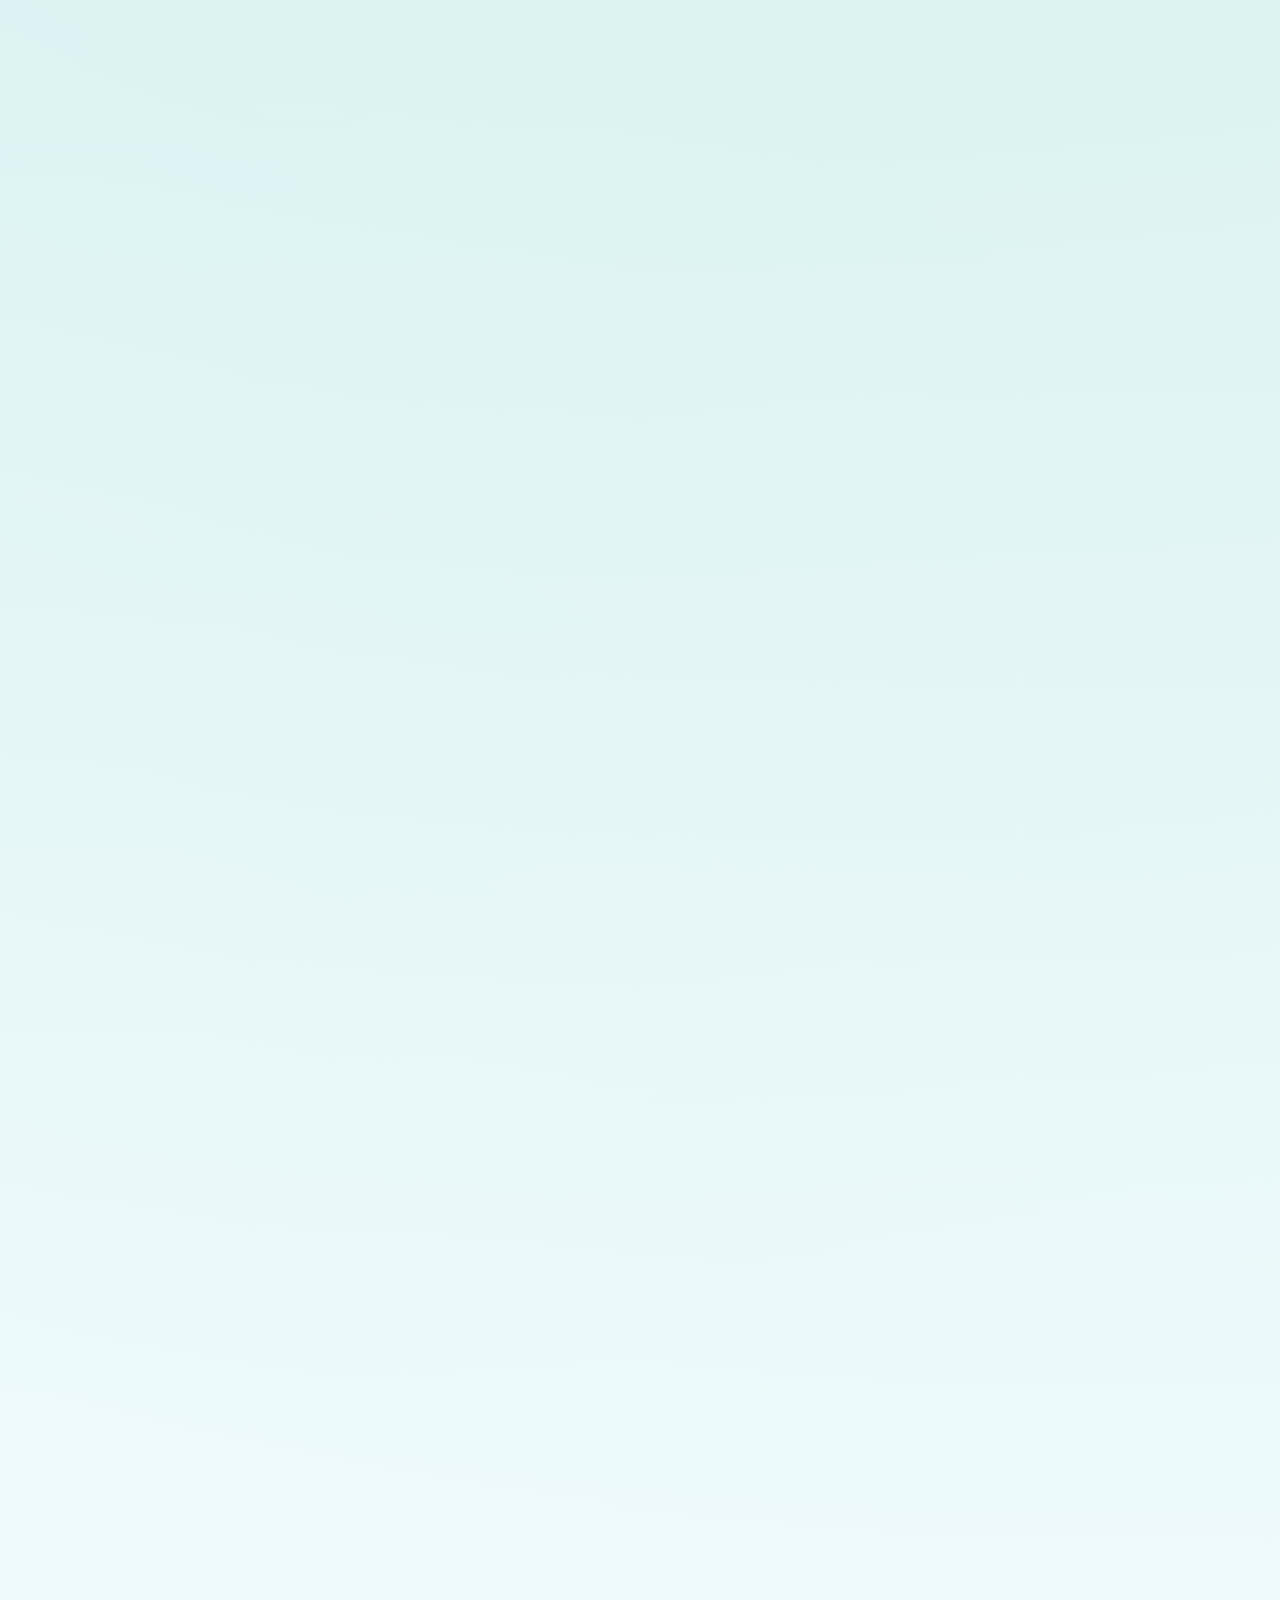
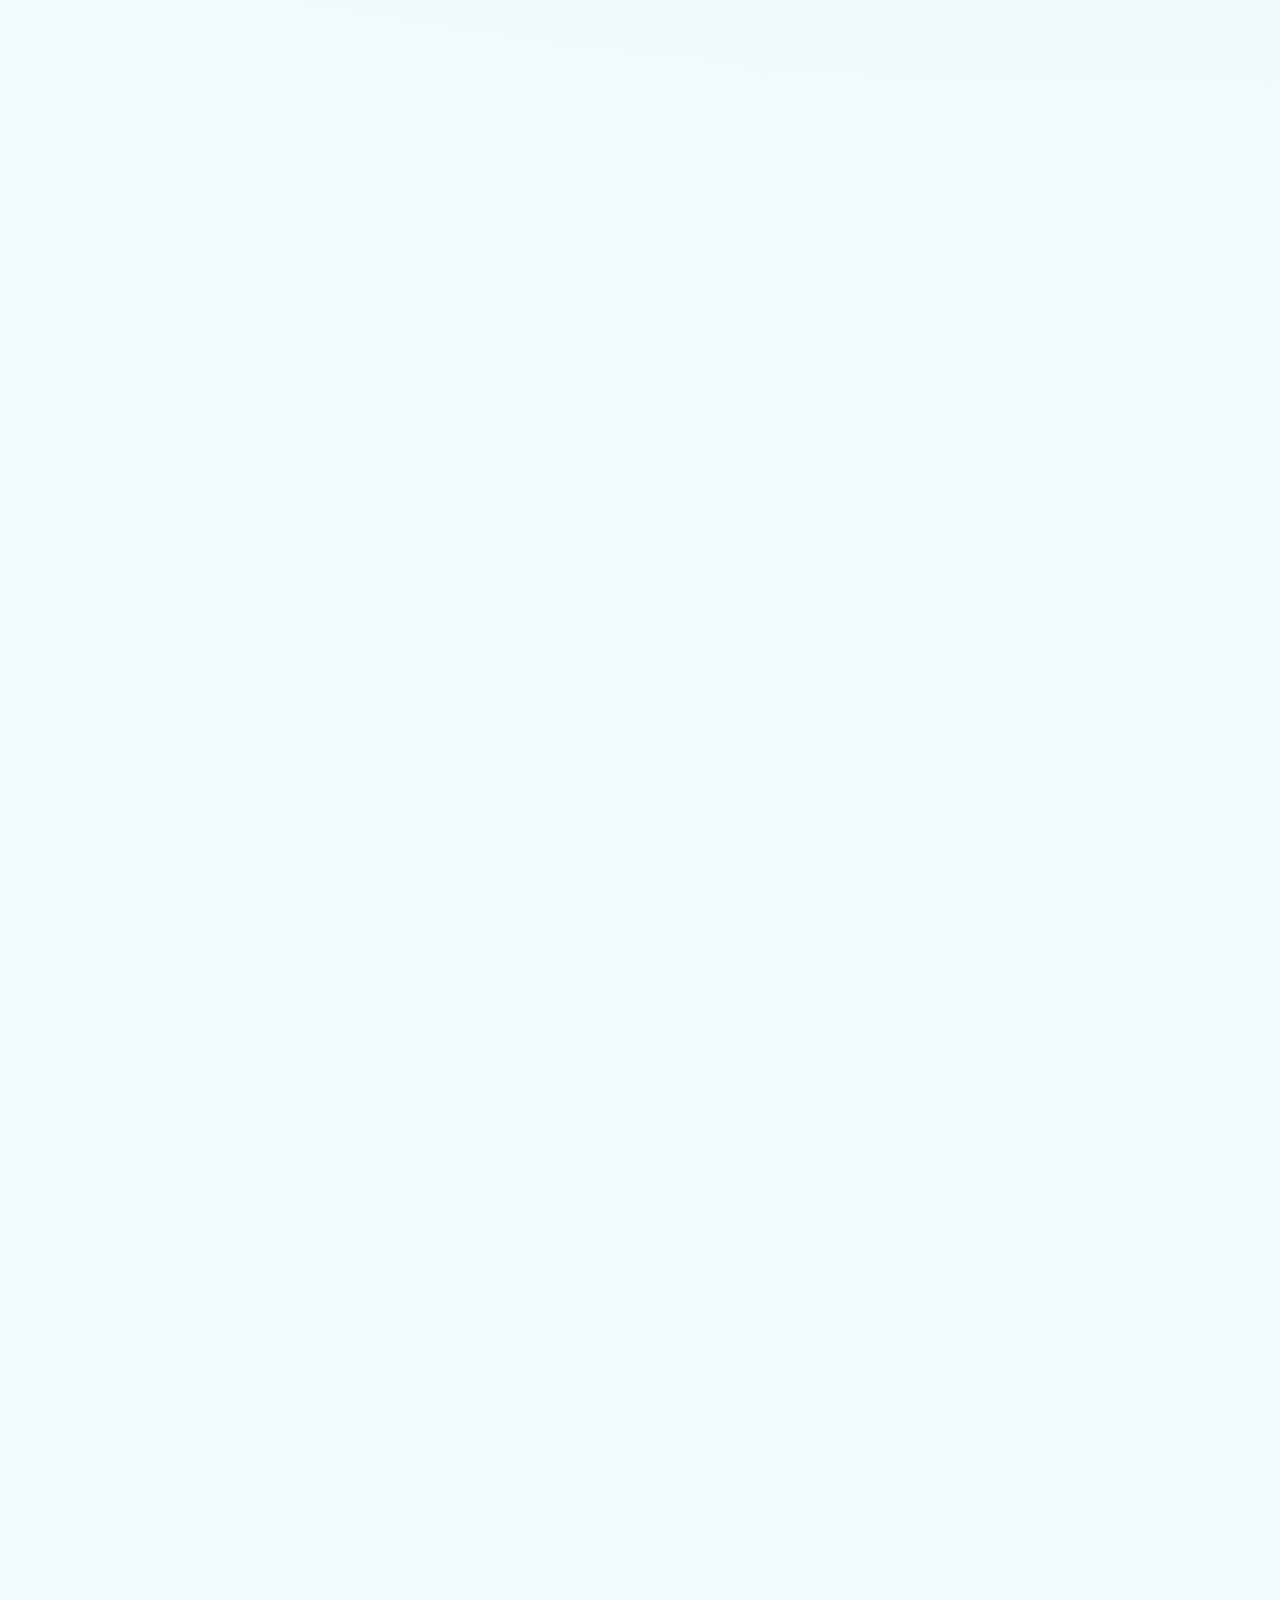
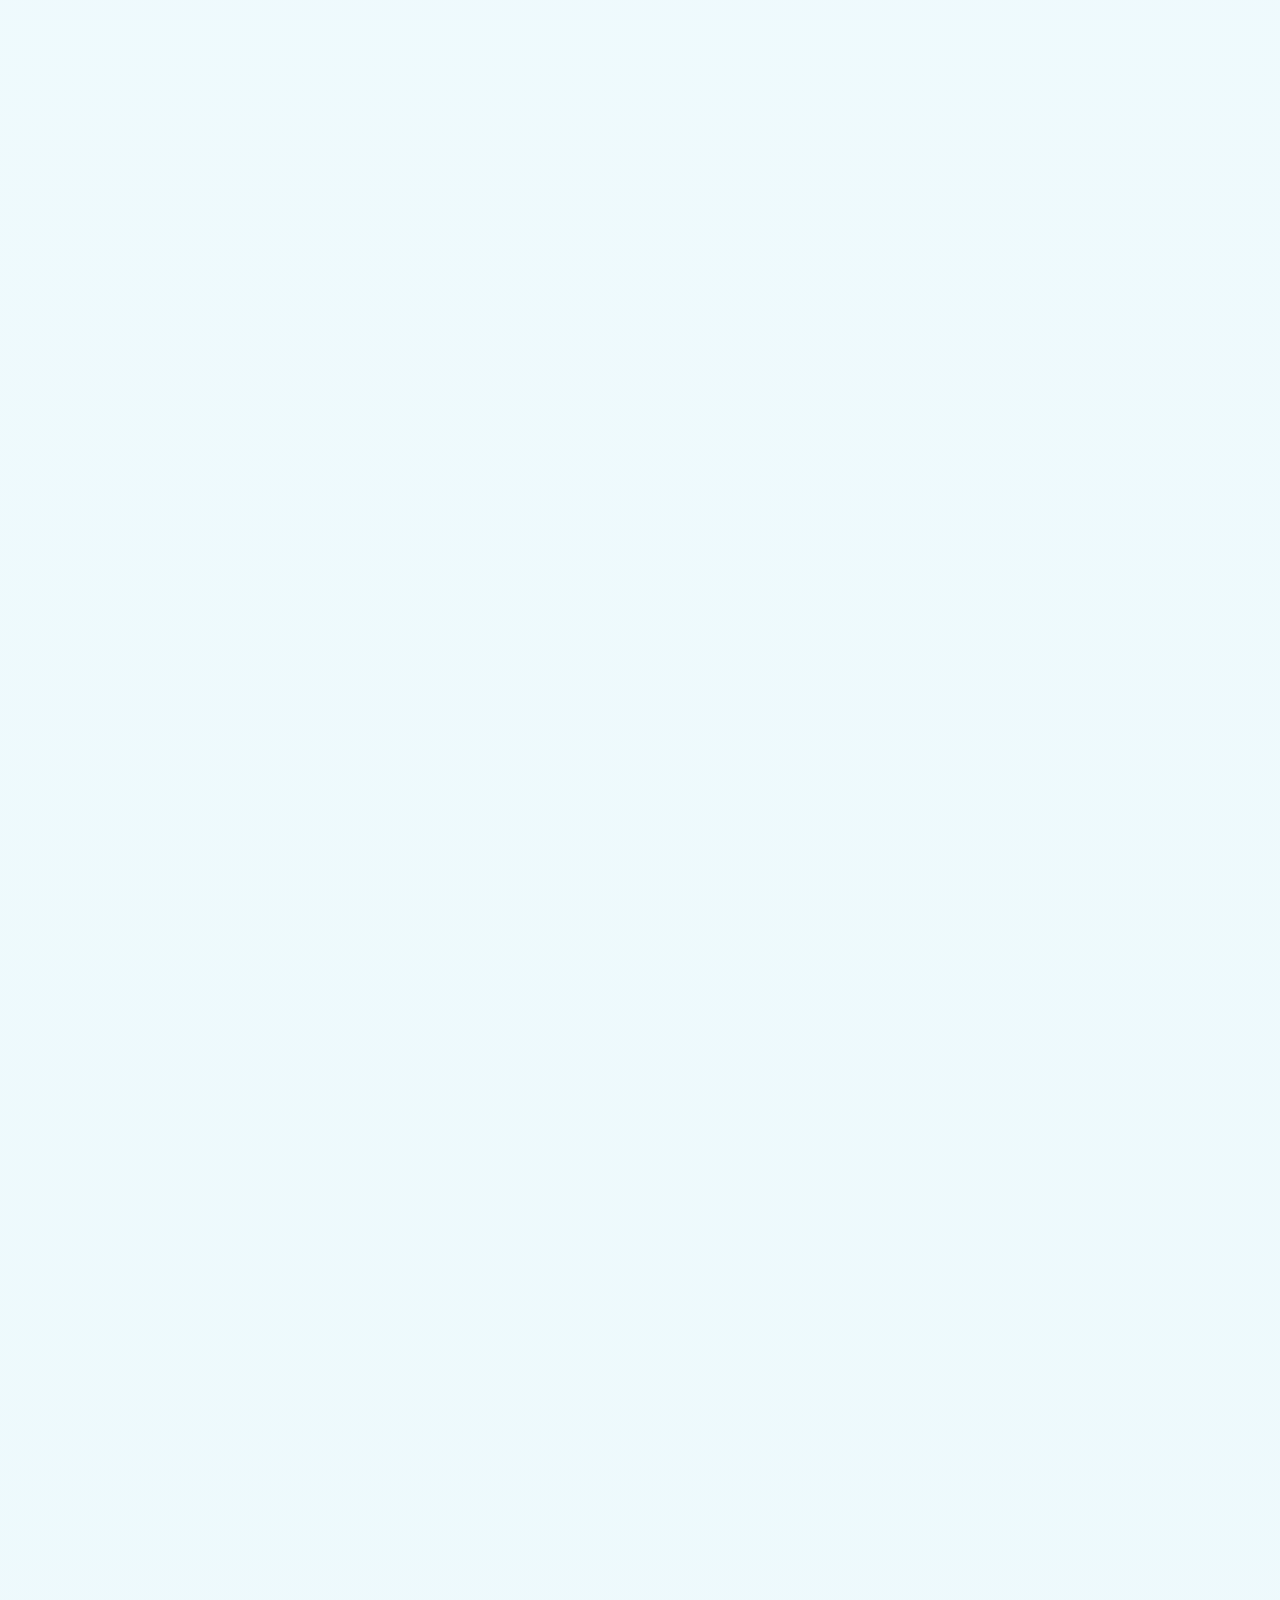
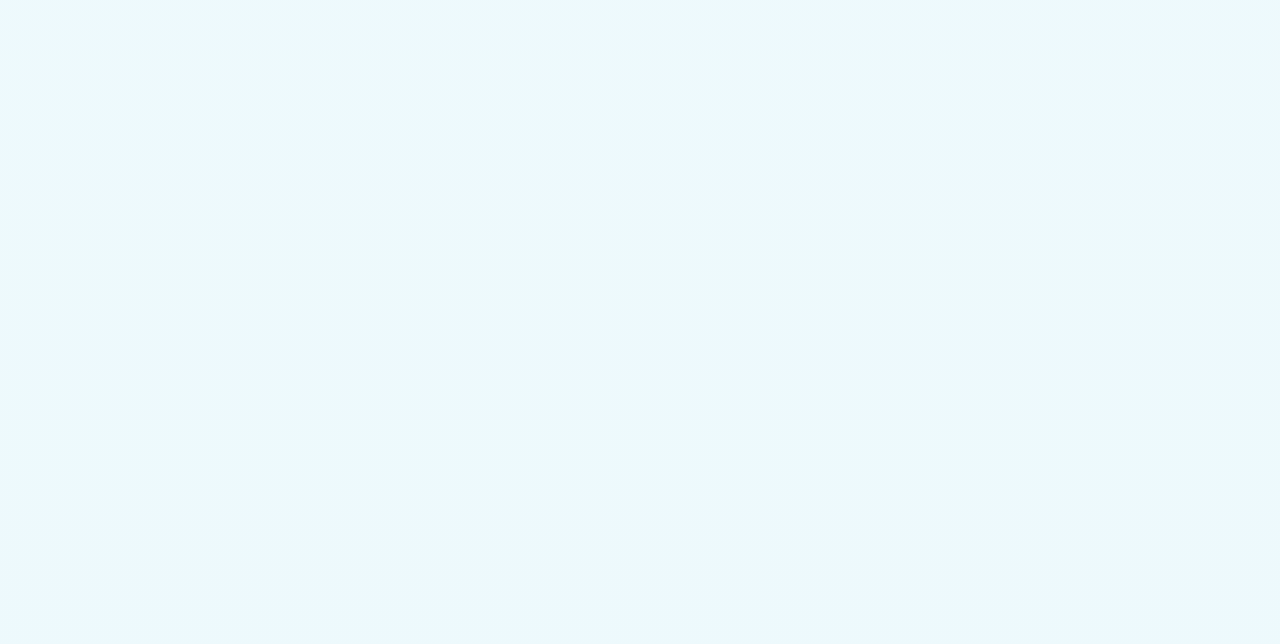
==== commit 3db5f8df: "Bump site.js cache version" ====
--- a/en.html
+++ b/en.html
@@ -1279,6 +1279,6 @@
       </span>
     </button>
 
-    <script src="site.js?v=20260416-7"></script>
+    <script src="site.js?v=20260416-8"></script>
   </body>
 </html>
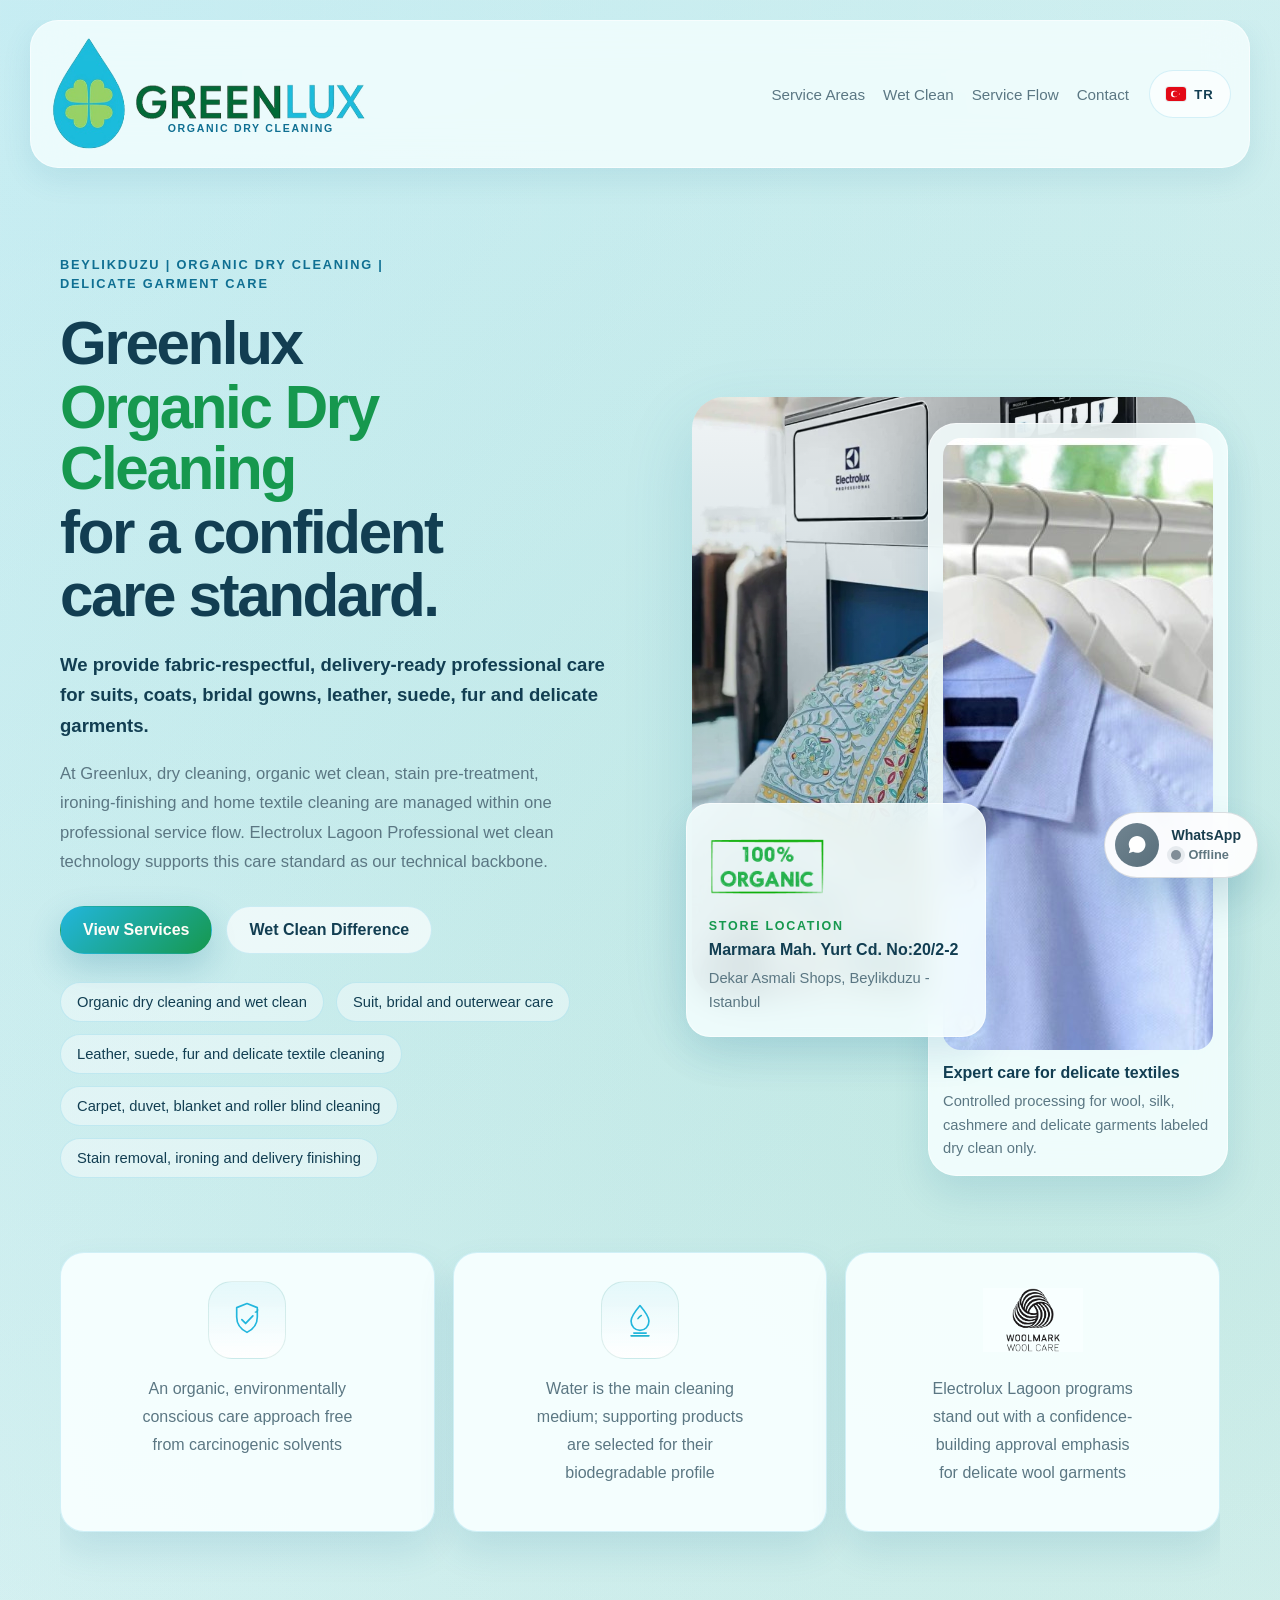
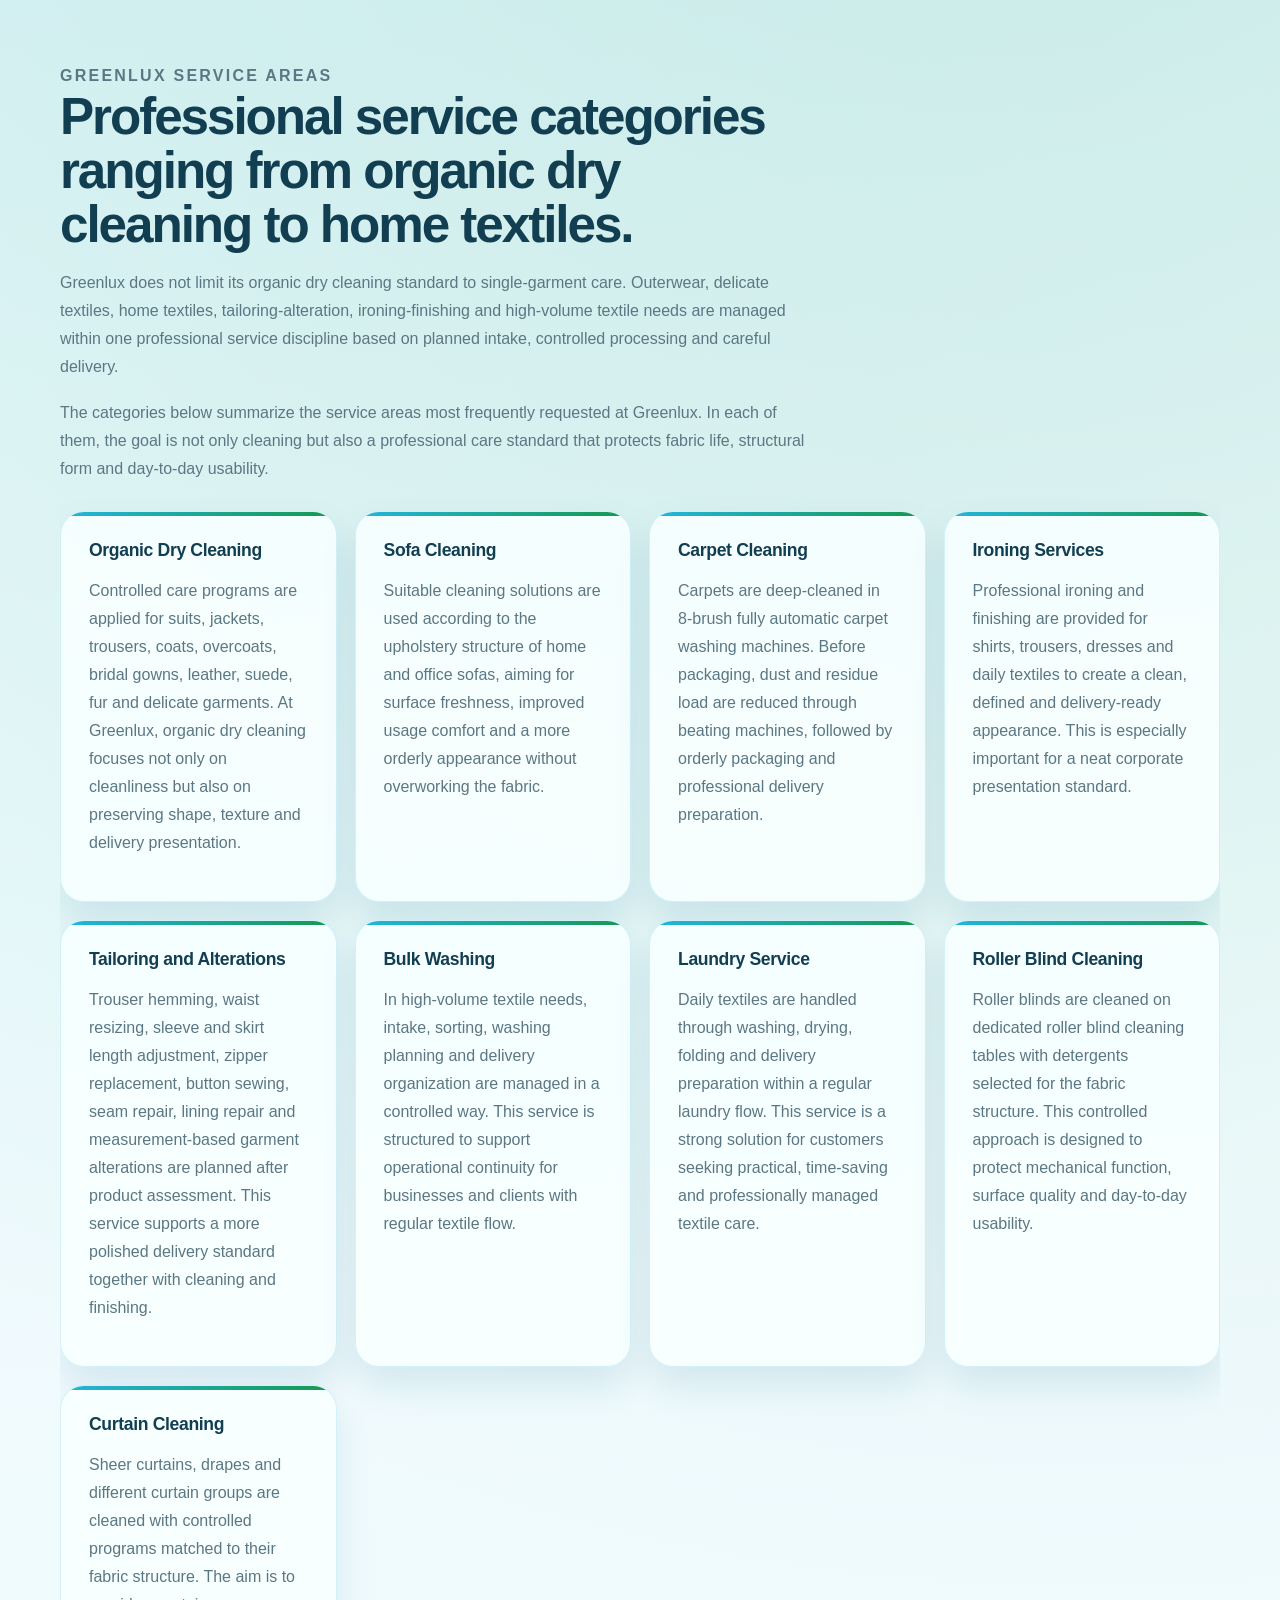
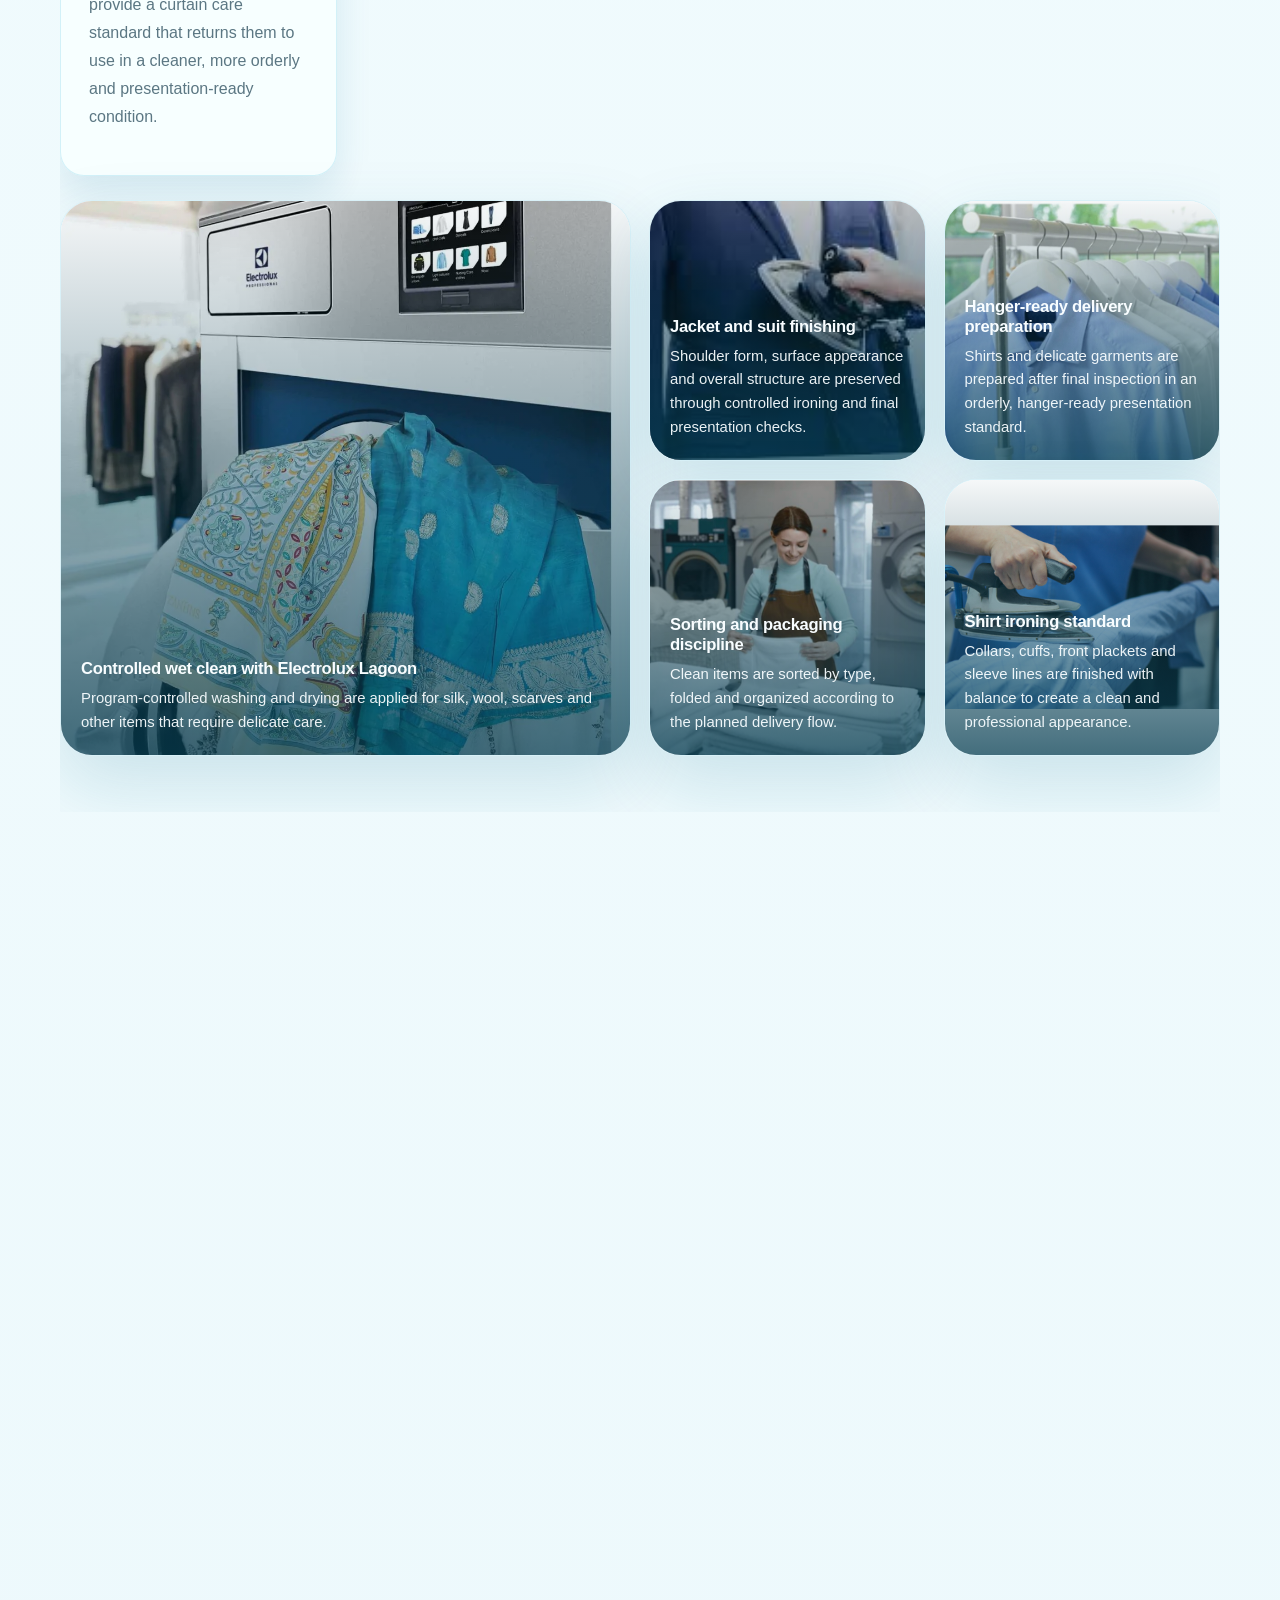
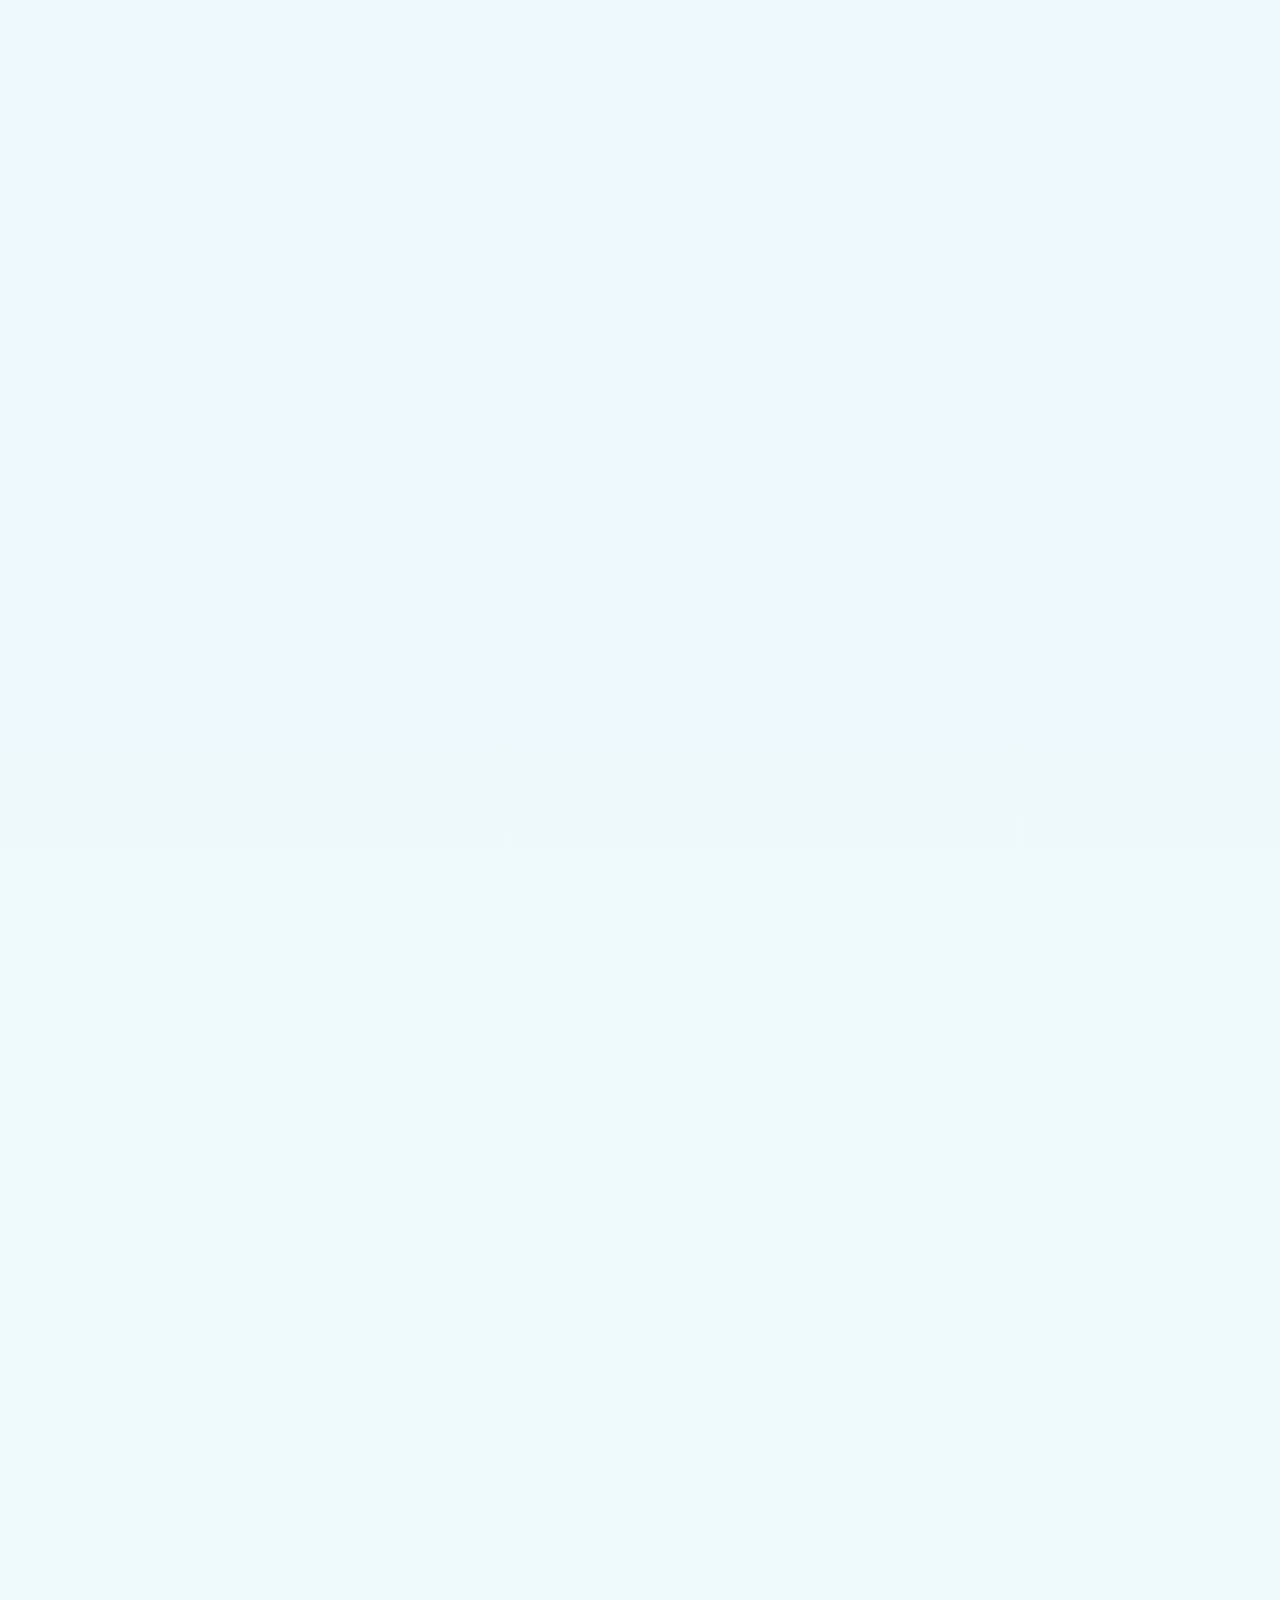
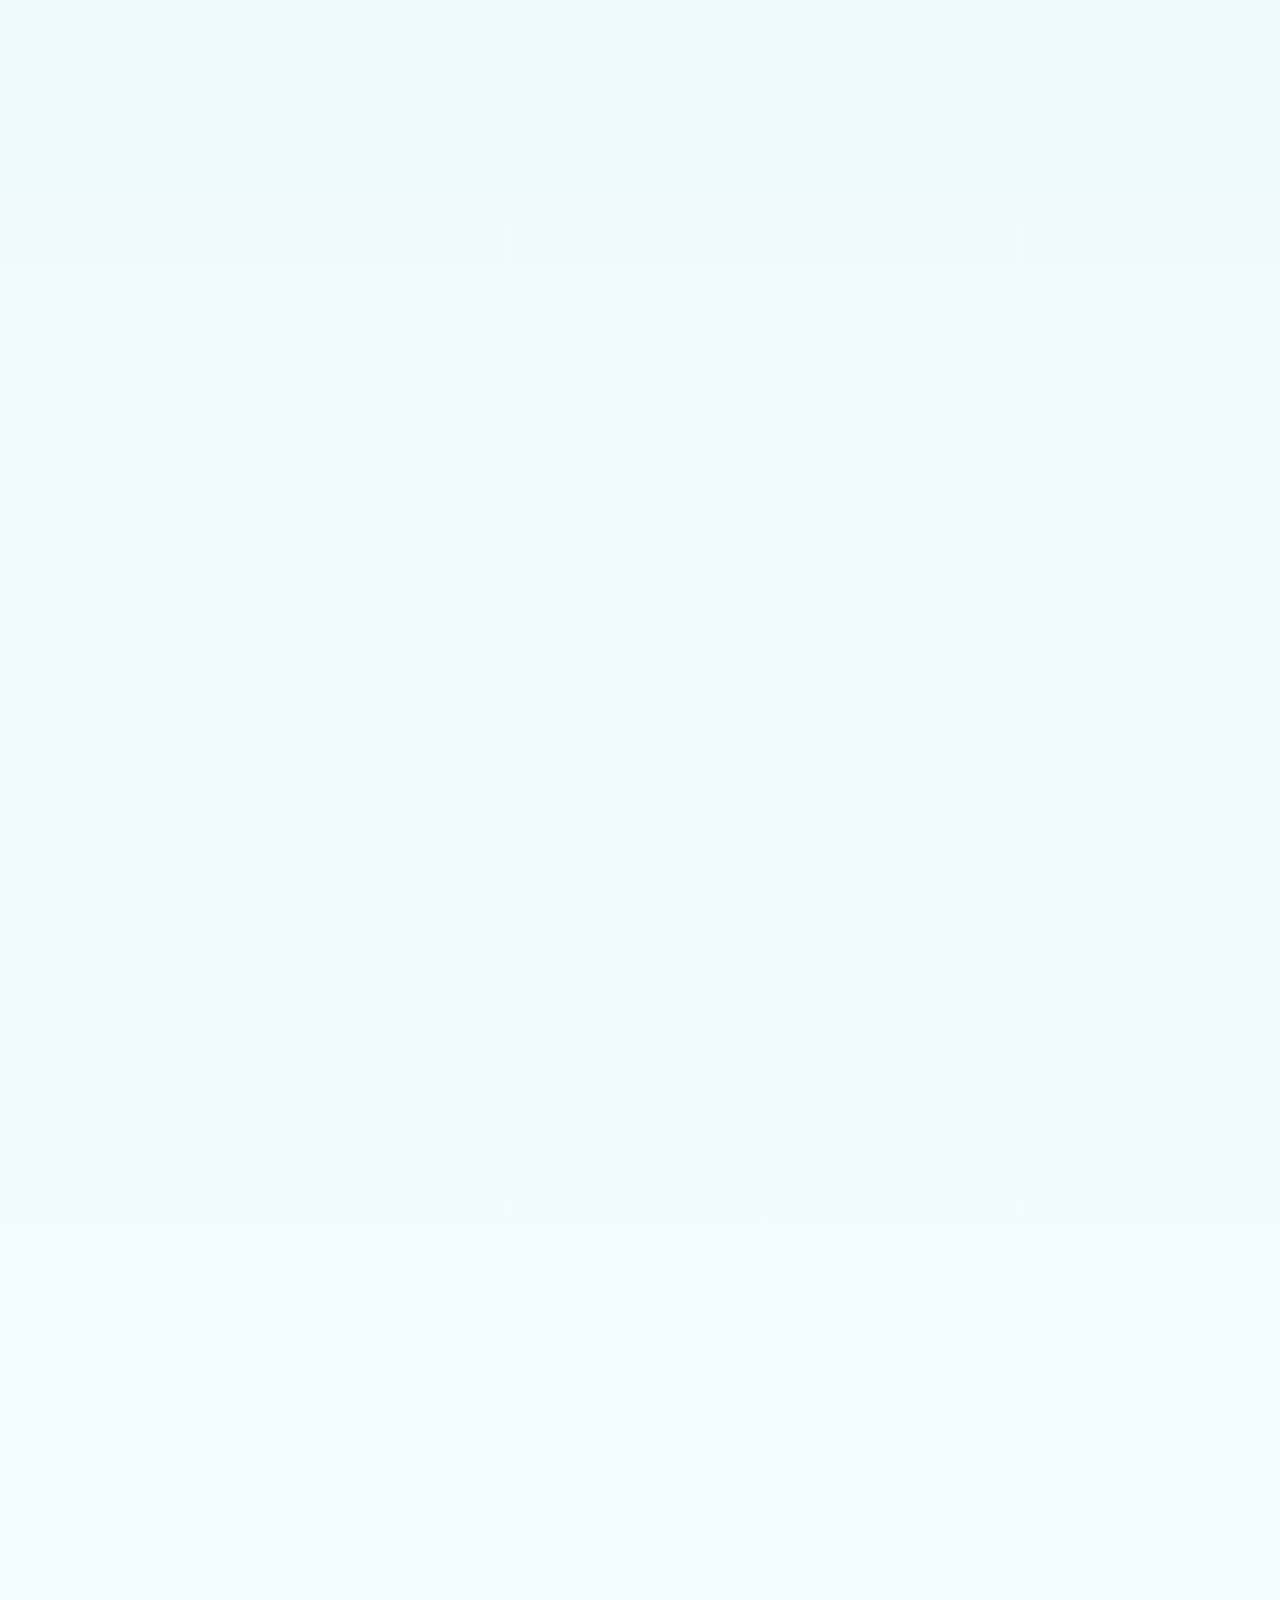
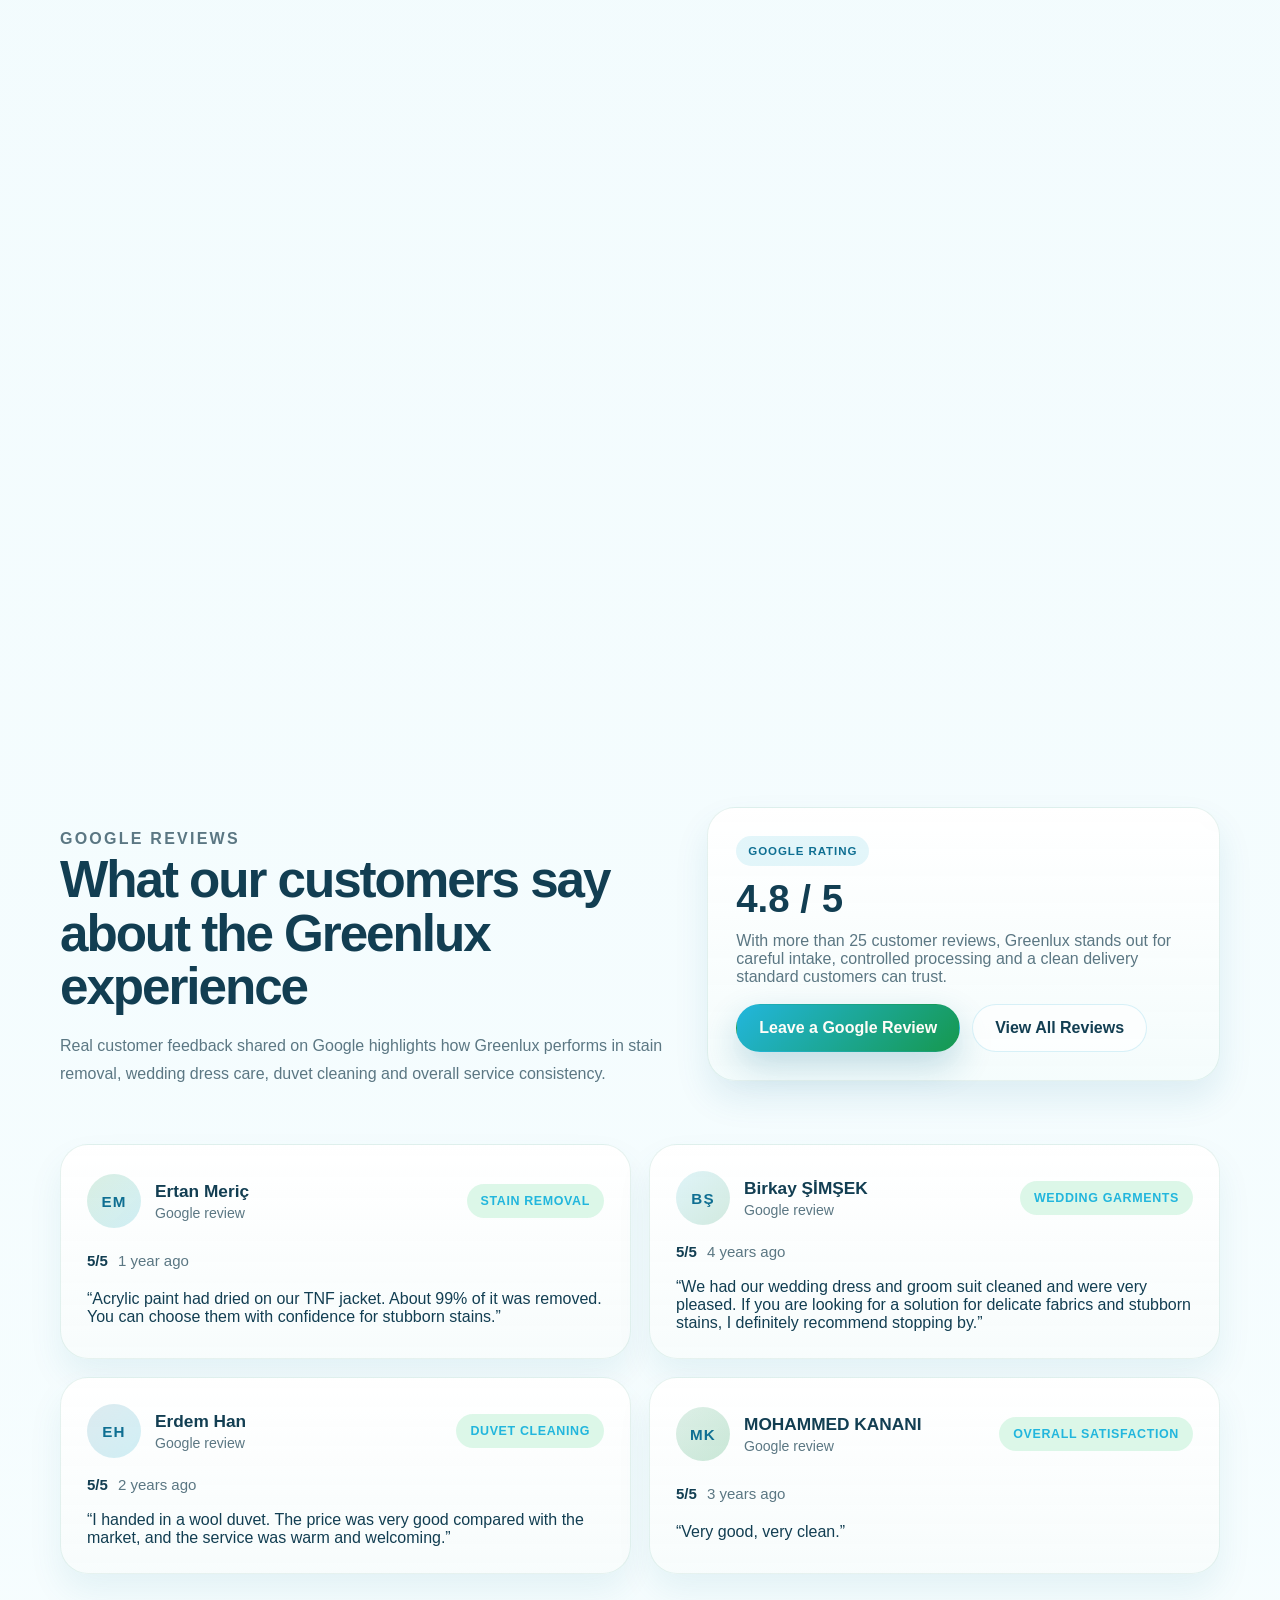
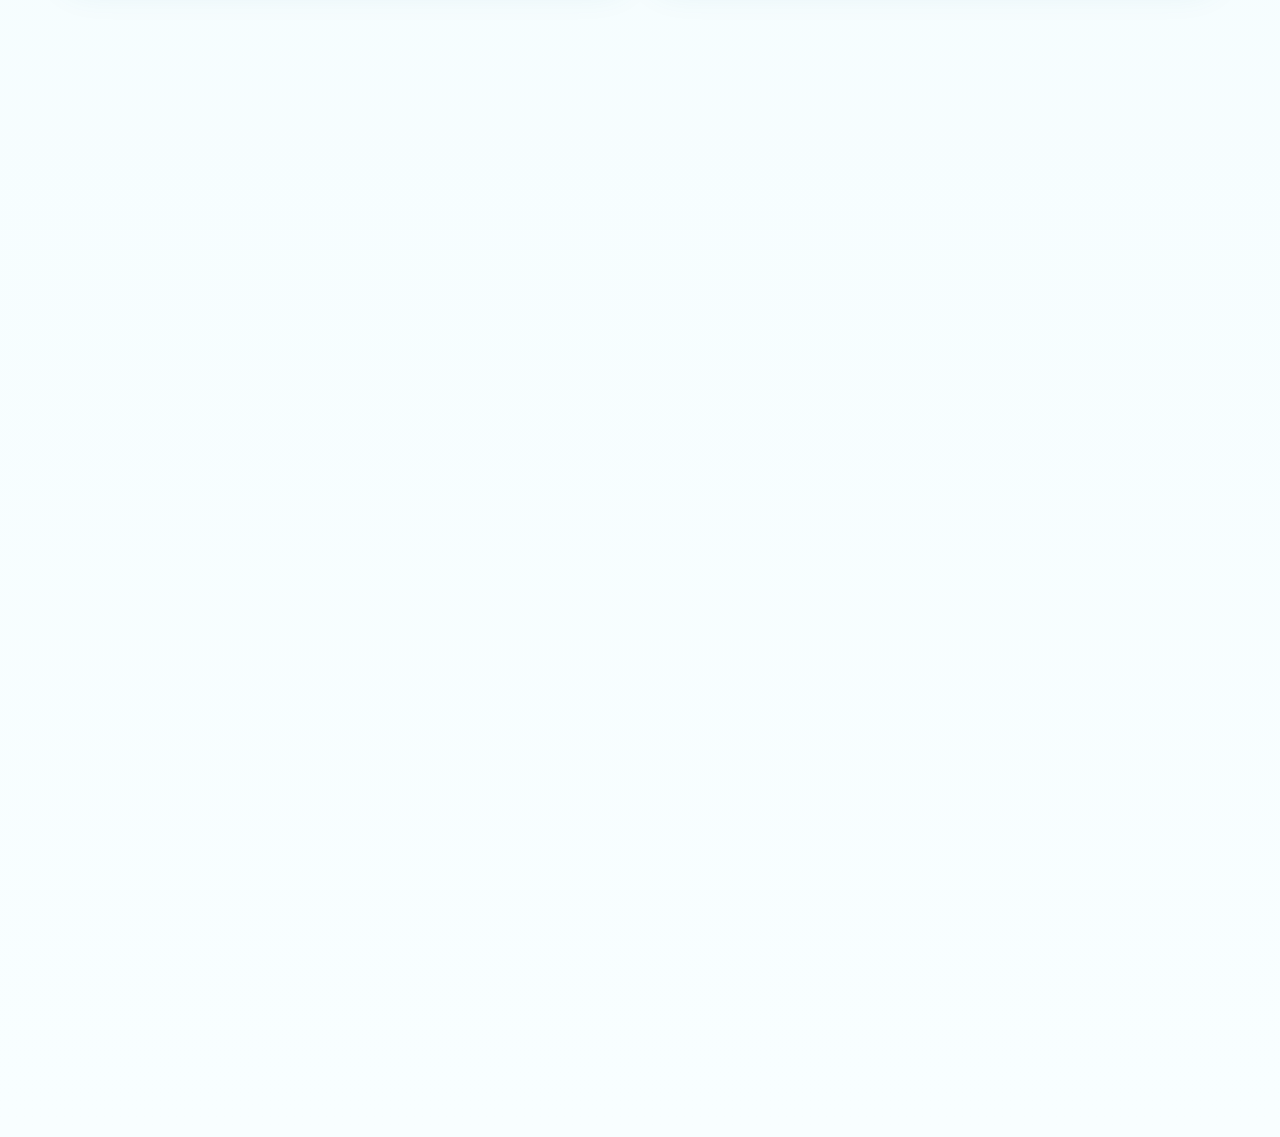
==== commit 14deca96: "Add tailoring service and SEO page" ====
--- a/en.html
+++ b/en.html
@@ -3,10 +3,10 @@
   <head>
     <meta charset="UTF-8" />
     <meta name="viewport" content="width=device-width, initial-scale=1.0" />
-    <title>Greenlux Organic Dry Cleaning | Dry Cleaning, Carpet and Curtain Care in Beylikduzu</title>
+    <title>Greenlux Organic Dry Cleaning | Dry Cleaning, Tailoring and Carpet Care in Beylikduzu</title>
     <meta
       name="description"
-      content="Greenlux Organic Dry Cleaning offers dry cleaning, wet clean, carpet cleaning, sofa cleaning, ironing, laundry and roller blind cleaning in Beylikduzu with Electrolux Lagoon Professional."
+      content="Greenlux Organic Dry Cleaning offers dry cleaning, wet clean, tailoring and alteration service, carpet cleaning, sofa cleaning, ironing, laundry and roller blind cleaning in Beylikduzu."
     />
     <meta
       name="robots"
@@ -21,11 +21,11 @@
     <meta property="og:type" content="website" />
     <meta
       property="og:title"
-      content="Greenlux Organic Dry Cleaning | Dry Cleaning, Carpet and Curtain Care in Beylikduzu"
+      content="Greenlux Organic Dry Cleaning | Dry Cleaning, Tailoring and Carpet Care in Beylikduzu"
     />
     <meta
       property="og:description"
-      content="Greenlux offers organic dry cleaning, wet clean, carpet cleaning, sofa cleaning, laundry and curtain care in Beylikduzu."
+      content="Greenlux offers organic dry cleaning, wet clean, tailoring and alteration service, carpet cleaning, sofa cleaning, laundry and curtain care in Beylikduzu."
     />
     <meta property="og:site_name" content="Greenlux Organic Dry Cleaning" />
     <meta property="og:url" content="https://www.greenlux.com.tr/en.html" />
@@ -39,11 +39,11 @@
     <meta name="twitter:card" content="summary_large_image" />
     <meta
       name="twitter:title"
-      content="Greenlux Organic Dry Cleaning | Dry Cleaning, Carpet and Curtain Care in Beylikduzu"
+      content="Greenlux Organic Dry Cleaning | Dry Cleaning, Tailoring and Carpet Care in Beylikduzu"
     />
     <meta
       name="twitter:description"
-      content="Greenlux for organic dry cleaning, wet clean, carpet cleaning, sofa cleaning, ironing, laundry and roller blind cleaning."
+      content="Greenlux for organic dry cleaning, wet clean, tailoring, garment alterations, carpet cleaning, sofa cleaning, ironing, laundry and roller blind cleaning."
     />
     <meta name="twitter:image" content="https://www.greenlux.com.tr/images/wet-cleaning.webp" />
     <link rel="icon" href="images/favicon-drop.png" type="image/png" />
@@ -64,7 +64,7 @@
             "url": "https://www.greenlux.com.tr/en.html",
             "name": "Greenlux Organic Dry Cleaning",
             "inLanguage": "en",
-            "description": "Organic dry cleaning, wet clean, carpet cleaning, sofa cleaning, laundry and curtain care services based in Beylikduzu."
+            "description": "Organic dry cleaning, wet clean, tailoring and alteration service, carpet cleaning, sofa cleaning, laundry and curtain care services based in Beylikduzu."
           },
           {
             "@type": "WebPage",
@@ -78,7 +78,7 @@
             "about": {
               "@id": "https://www.greenlux.com.tr/en.html#business"
             },
-            "description": "Greenlux offers organic dry cleaning, wet clean, carpet cleaning, sofa cleaning, laundry and professional textile care in Beylikduzu with Electrolux Lagoon Professional."
+            "description": "Greenlux offers organic dry cleaning, wet clean, tailoring and alteration service, carpet cleaning, sofa cleaning, laundry and professional textile care in Beylikduzu with Electrolux Lagoon Professional."
           },
           {
             "@type": "DryCleaningOrLaundry",
@@ -86,7 +86,7 @@
             "url": "https://www.greenlux.com.tr/en.html",
             "name": "Greenlux Organic Dry Cleaning",
             "alternateName": "Greenlux",
-            "description": "A Beylikduzu-based dry cleaning company offering organic dry cleaning, wet clean, carpet cleaning, sofa cleaning, laundry and curtain care with Electrolux Lagoon Professional systems.",
+            "description": "A Beylikduzu-based dry cleaning company offering organic dry cleaning, wet clean, tailoring and alteration service, carpet cleaning, sofa cleaning, laundry and curtain care with Electrolux Lagoon Professional systems.",
             "mainEntityOfPage": {
               "@id": "https://www.greenlux.com.tr/en.html#webpage"
             },
@@ -146,6 +146,12 @@
               "Suede jacket cleaning",
               "Fur care",
               "Stain removal",
+              "Tailoring service",
+              "Garment alterations",
+              "Trouser hemming",
+              "Zipper replacement",
+              "Button sewing",
+              "Seam and tear repair",
               "Ironing service",
               "Sofa cleaning",
               "Carpet cleaning",
@@ -190,6 +196,15 @@
                     "@type": "Service",
                     "name": "Ironing Services",
                     "serviceType": "Professional ironing, finishing and delivery-ready presentation standard"
+                  }
+                },
+                {
+                  "@type": "Offer",
+                  "itemOffered": {
+                    "@type": "Service",
+                    "name": "Tailoring and Alteration Service",
+                    "serviceType": "Trouser hemming, resizing, zipper replacement, button sewing, seam repair and garment alterations",
+                    "url": "https://www.greenlux.com.tr/hizmetler/terzi-hizmeti-beylikduzu.html"
                   }
                 },
                 {
@@ -506,9 +521,9 @@
             <p>
               Greenlux does not limit its organic dry cleaning standard to
               single-garment care. Outerwear, delicate textiles, home textiles,
-              ironing-finishing and high-volume textile needs are managed within
-              one professional service discipline based on planned intake,
-              controlled processing and careful delivery.
+              tailoring-alteration, ironing-finishing and high-volume textile
+              needs are managed within one professional service discipline based
+              on planned intake, controlled processing and careful delivery.
             </p>
             <p>
               The categories below summarize the service areas most frequently
@@ -554,6 +569,16 @@
                 trousers, dresses and daily textiles to create a clean, defined
                 and delivery-ready appearance. This is especially important for
                 a neat corporate presentation standard.
+              </p>
+            </article>
+            <article class="service-card reveal">
+              <h3>Tailoring and Alterations</h3>
+              <p>
+                Trouser hemming, waist resizing, sleeve and skirt length
+                adjustment, zipper replacement, button sewing, seam repair,
+                lining repair and measurement-based garment alterations are
+                planned after product assessment. This service supports a more
+                polished delivery standard together with cleaning and finishing.
               </p>
             </article>
             <article class="service-card reveal">
@@ -1279,6 +1304,6 @@
       </span>
     </button>
 
-    <script src="site.js?v=20260416-8"></script>
+    <script src="site.js?v=20260417-1"></script>
   </body>
 </html>
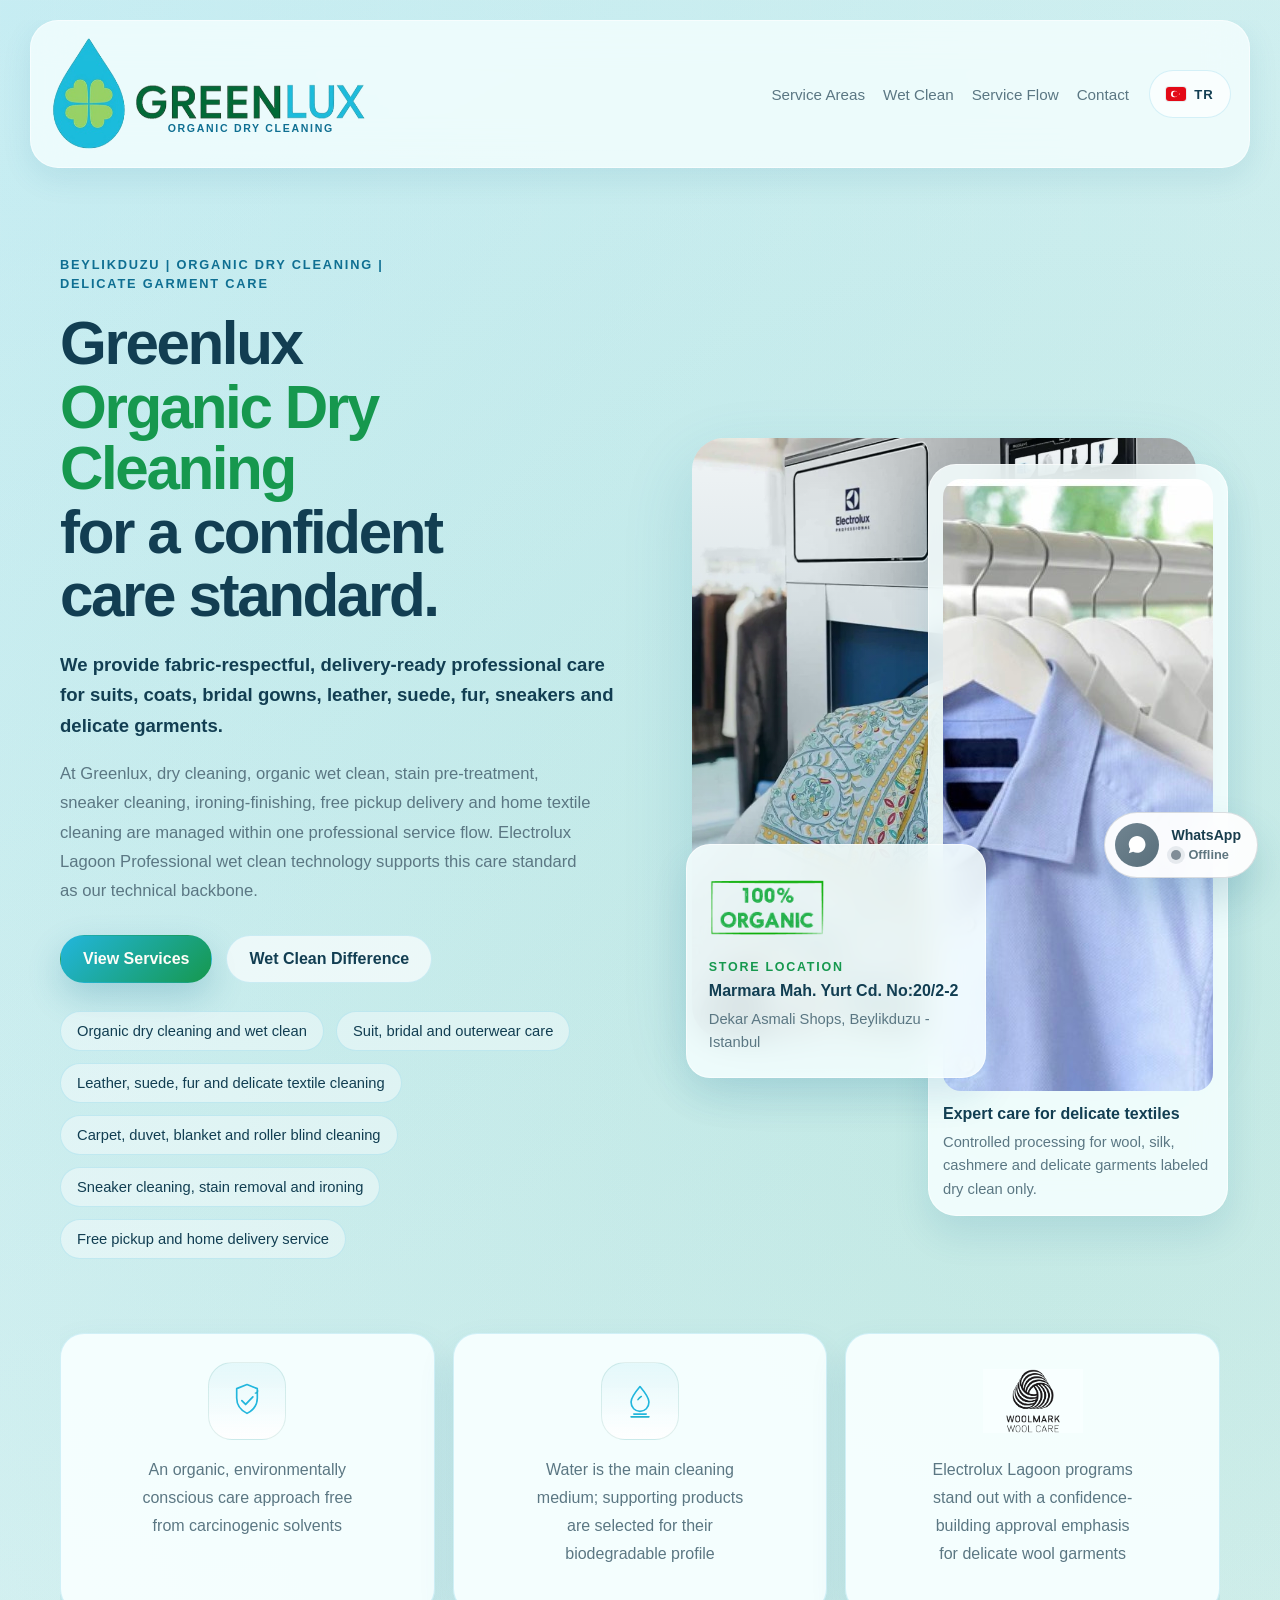
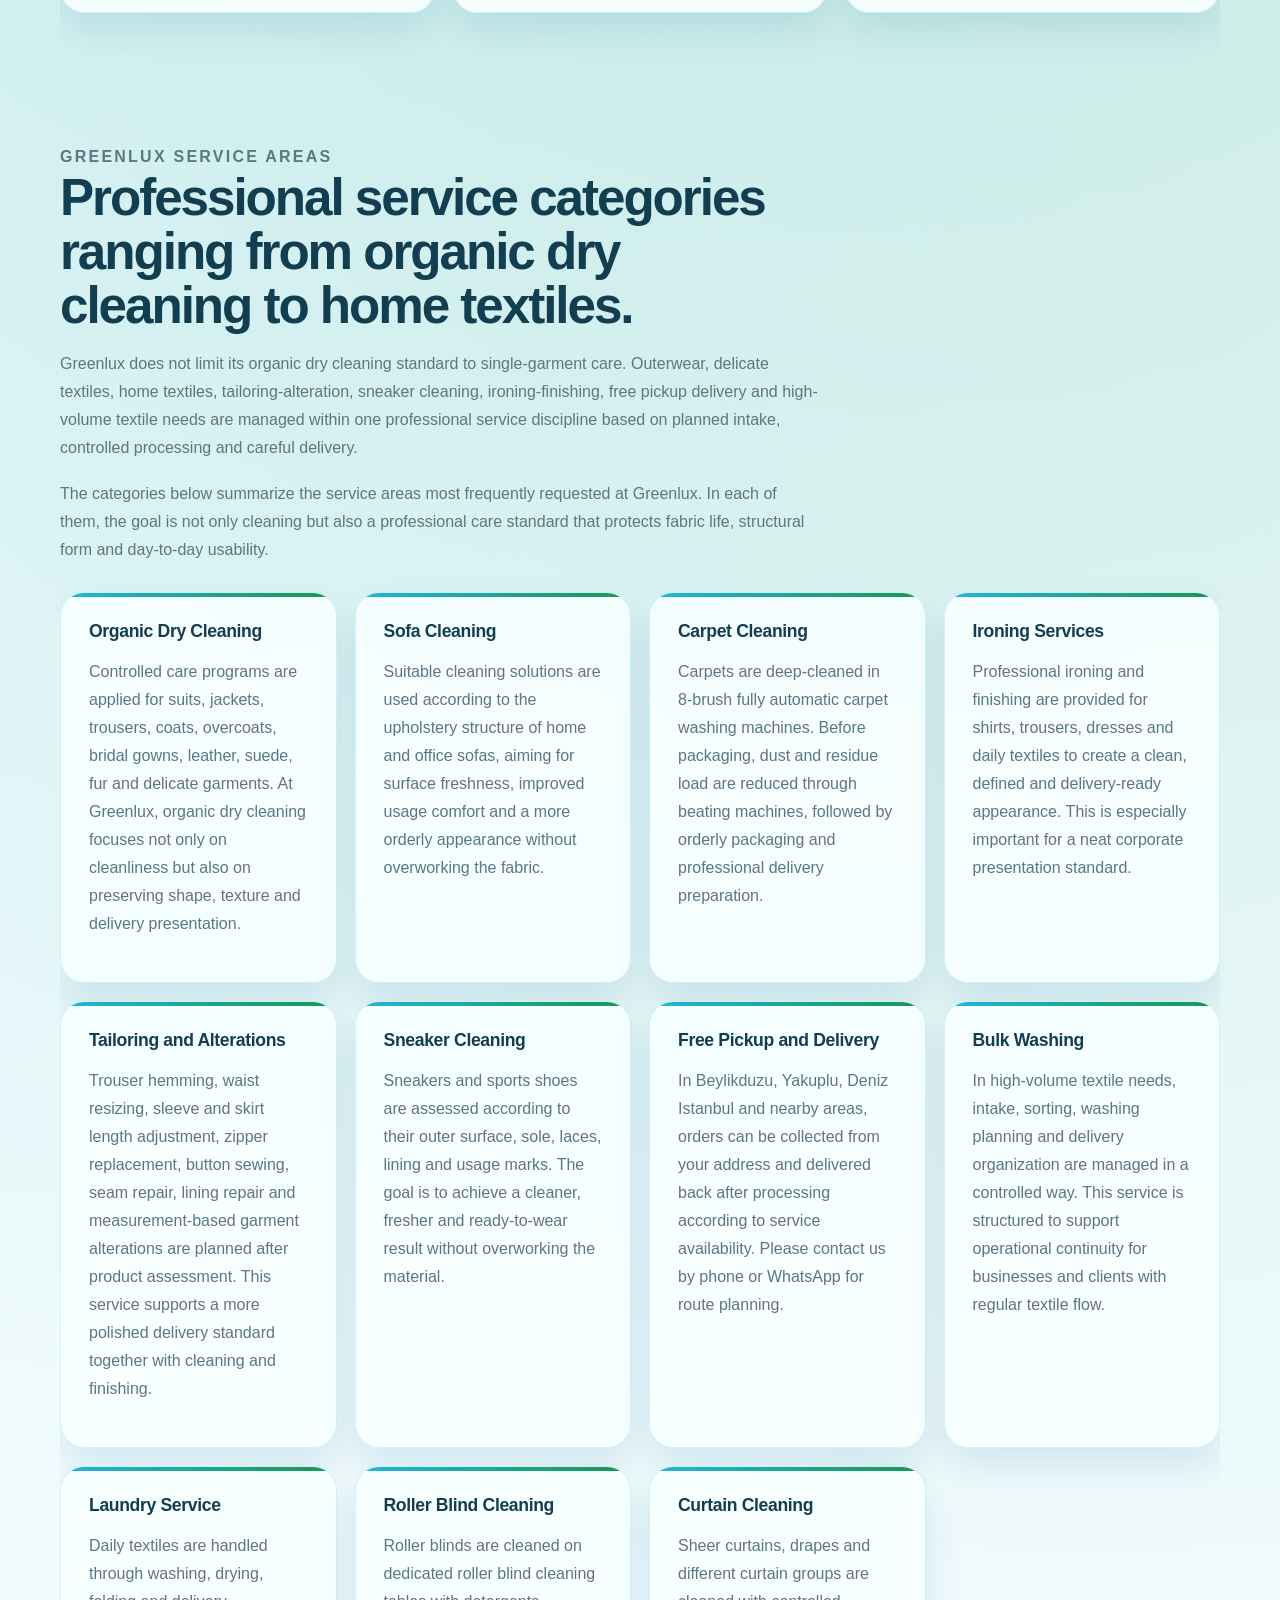
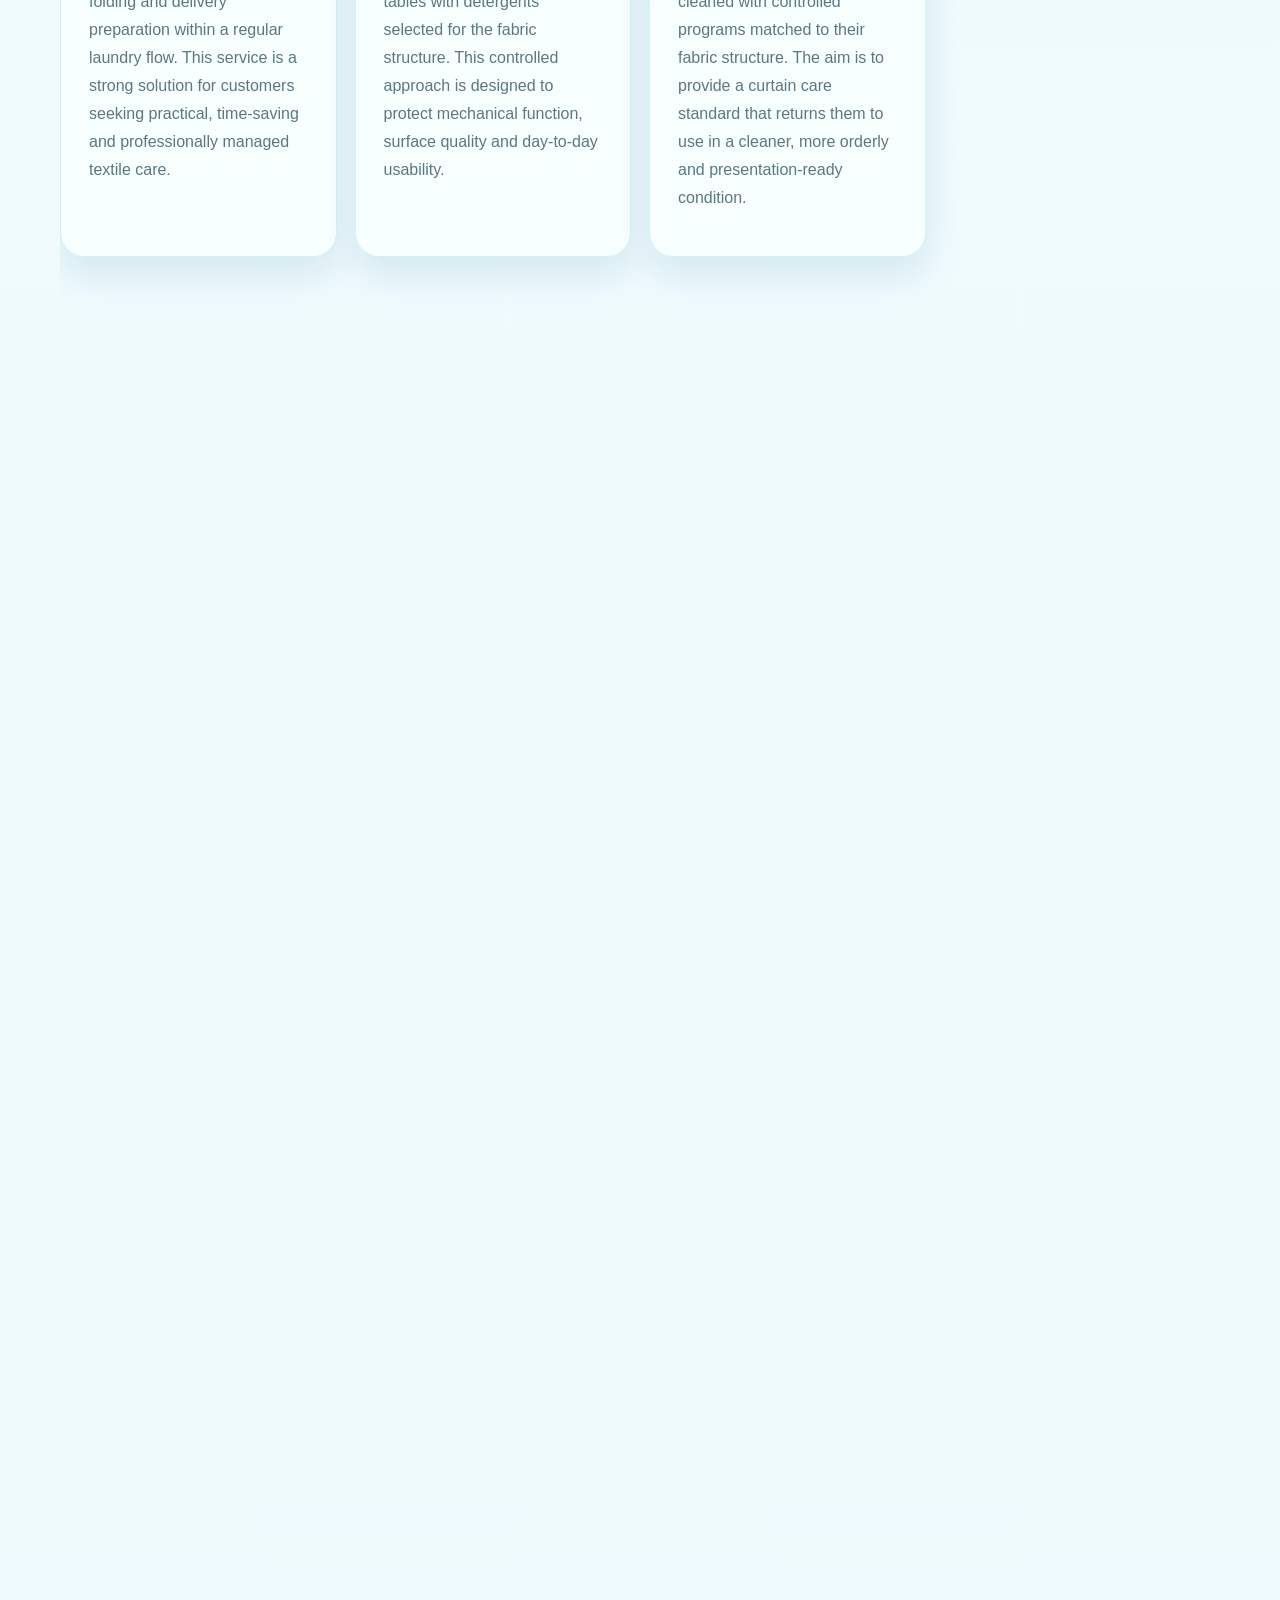
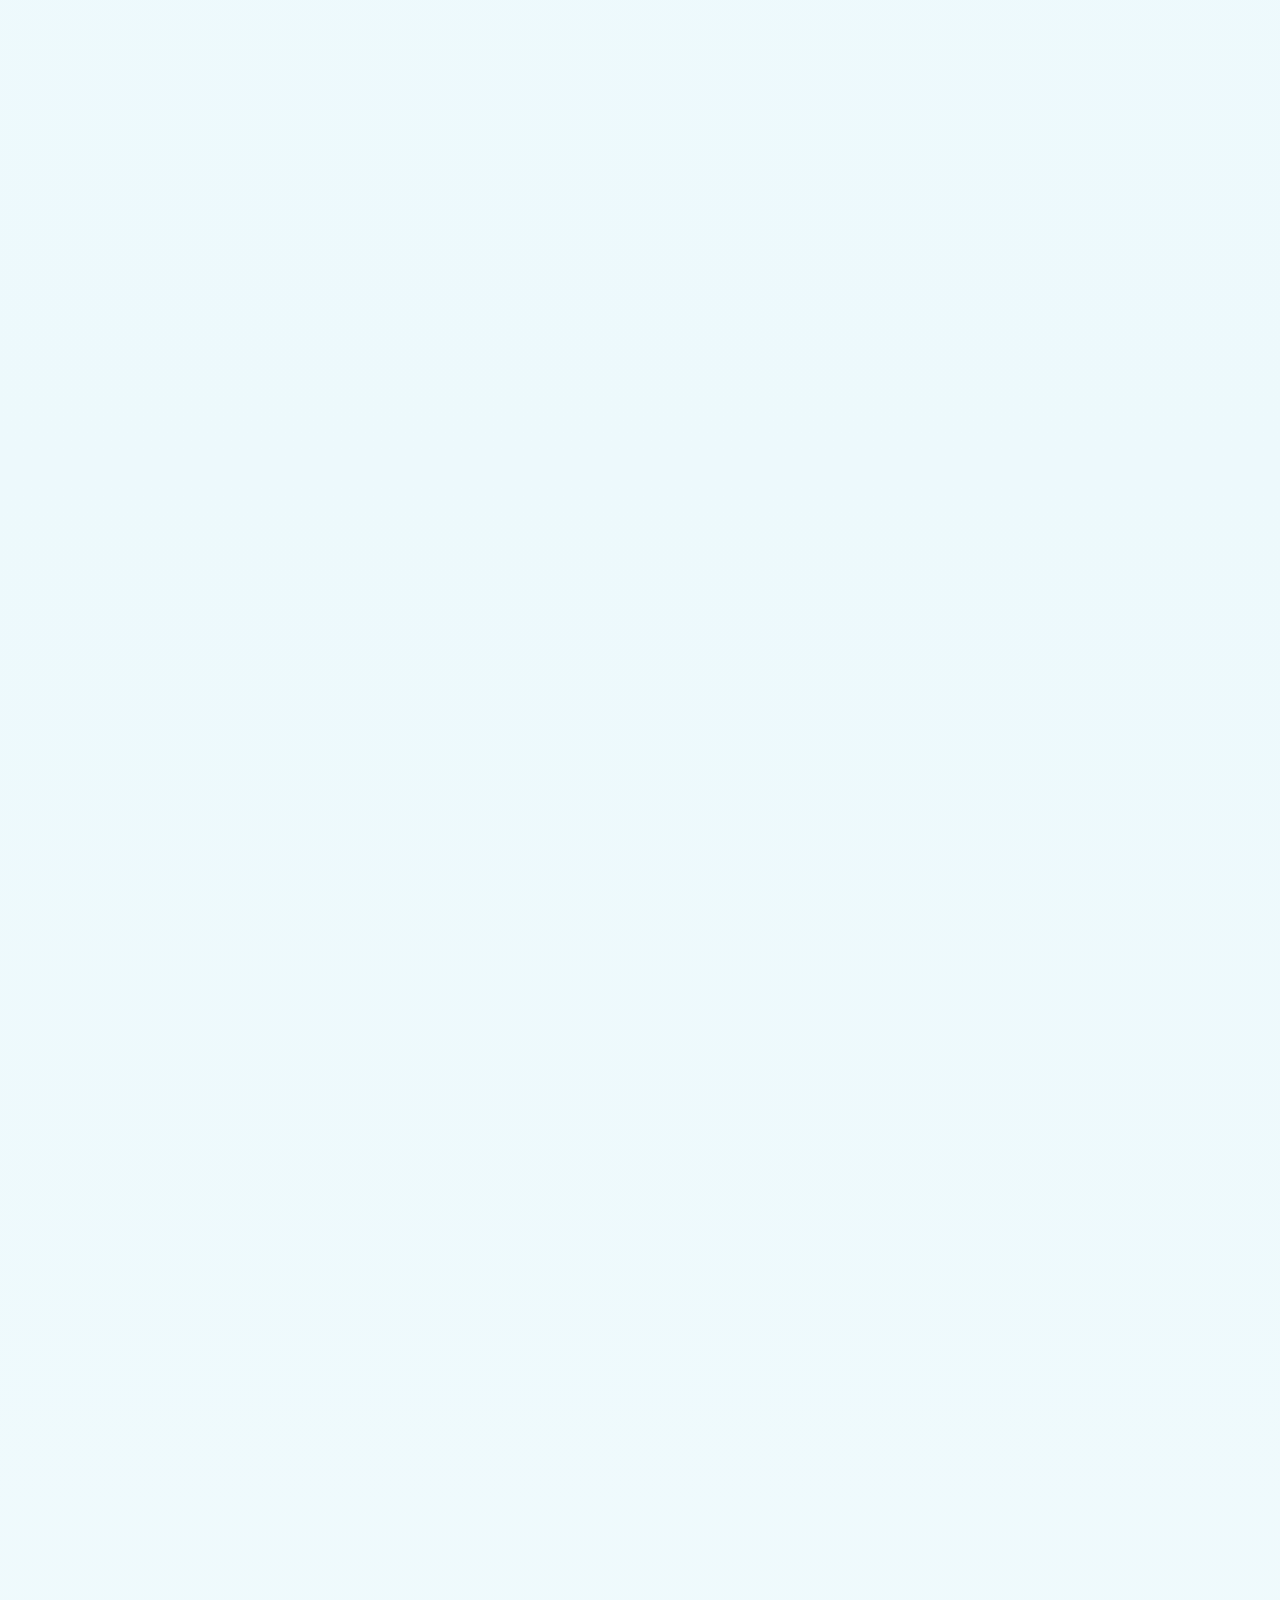
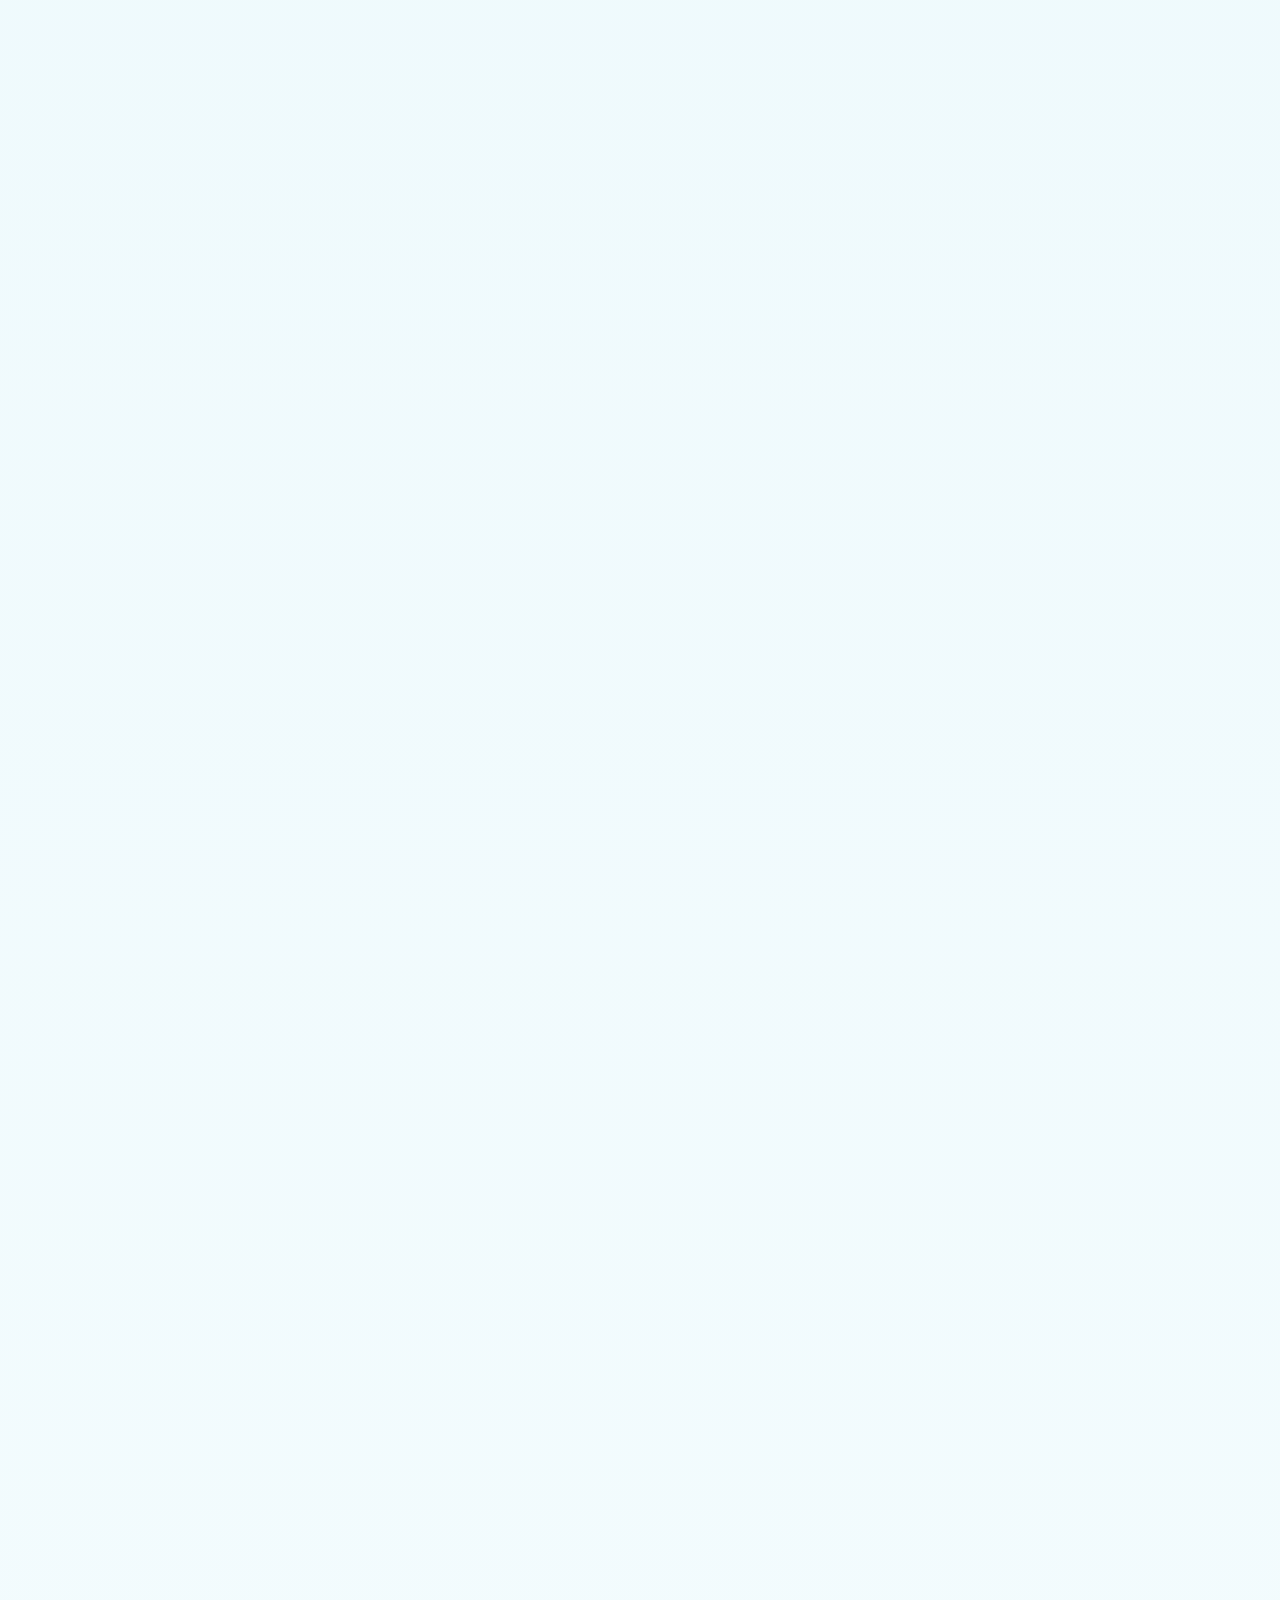
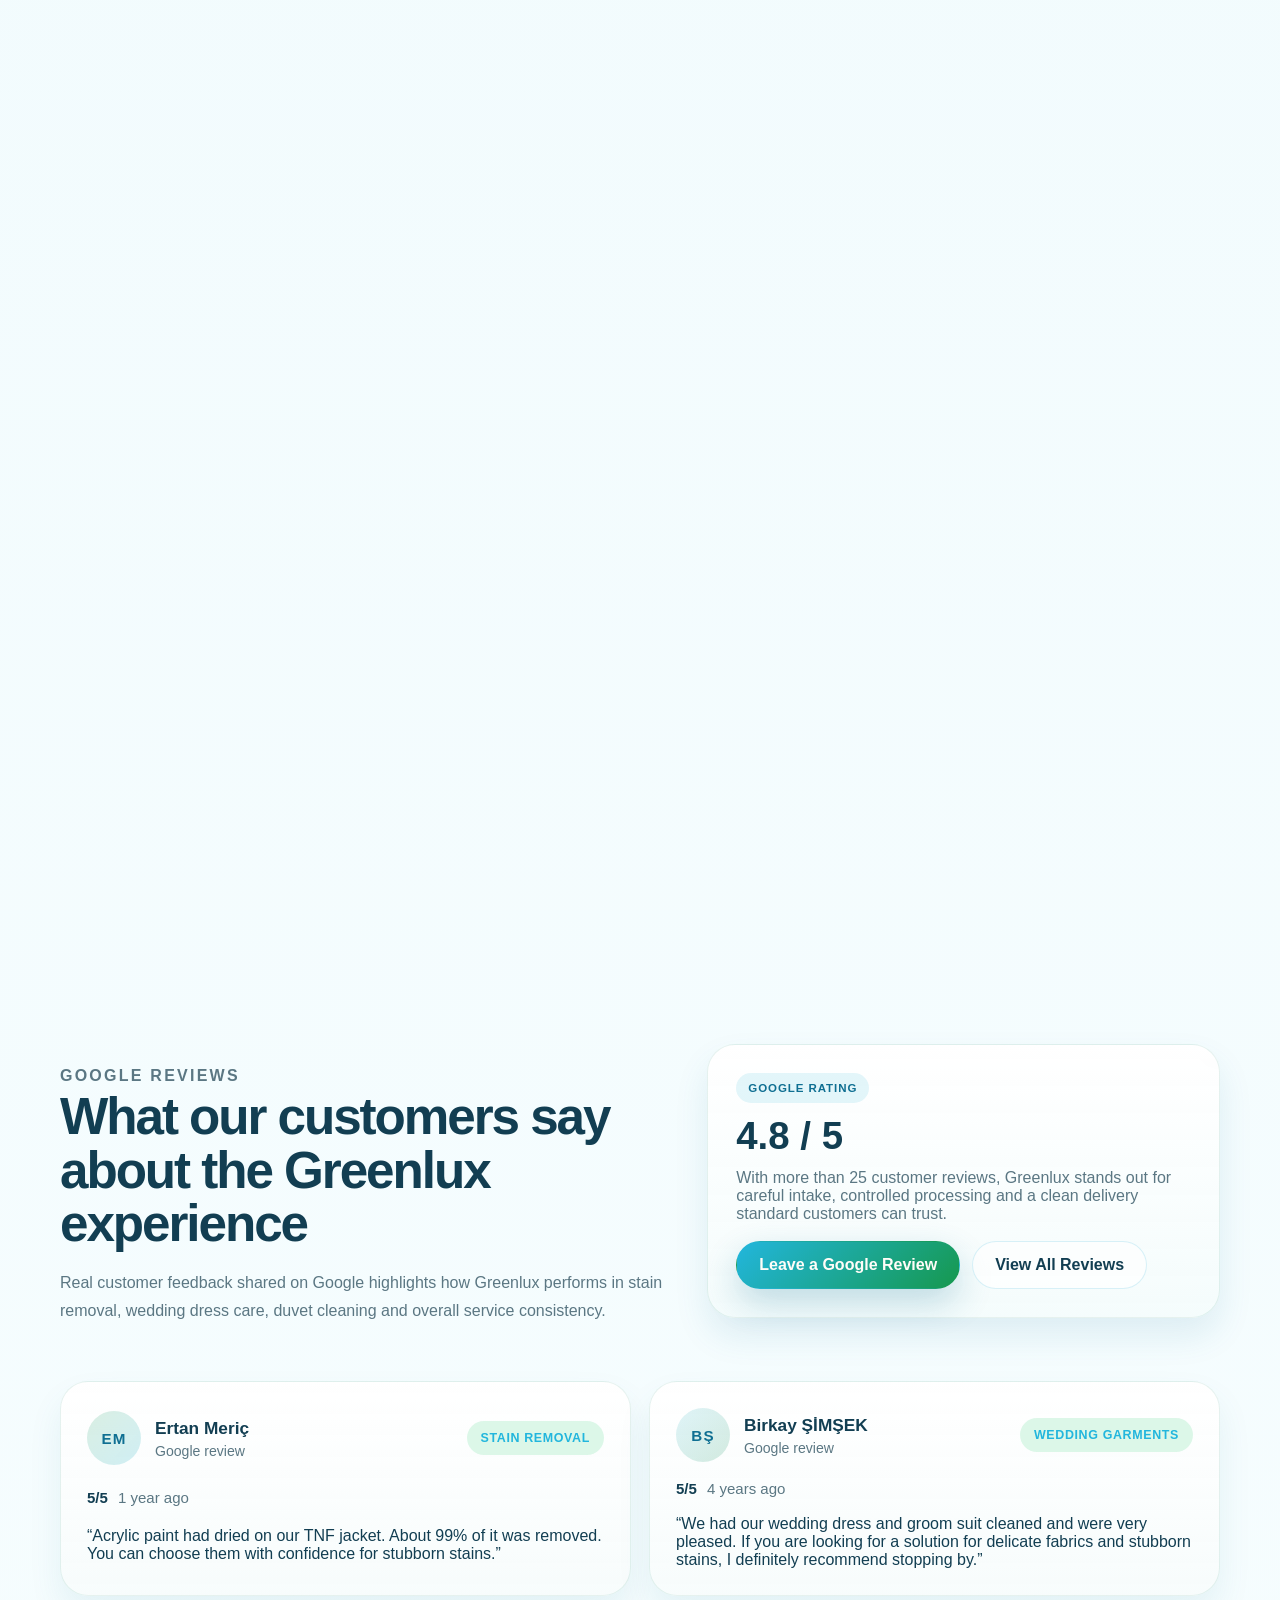
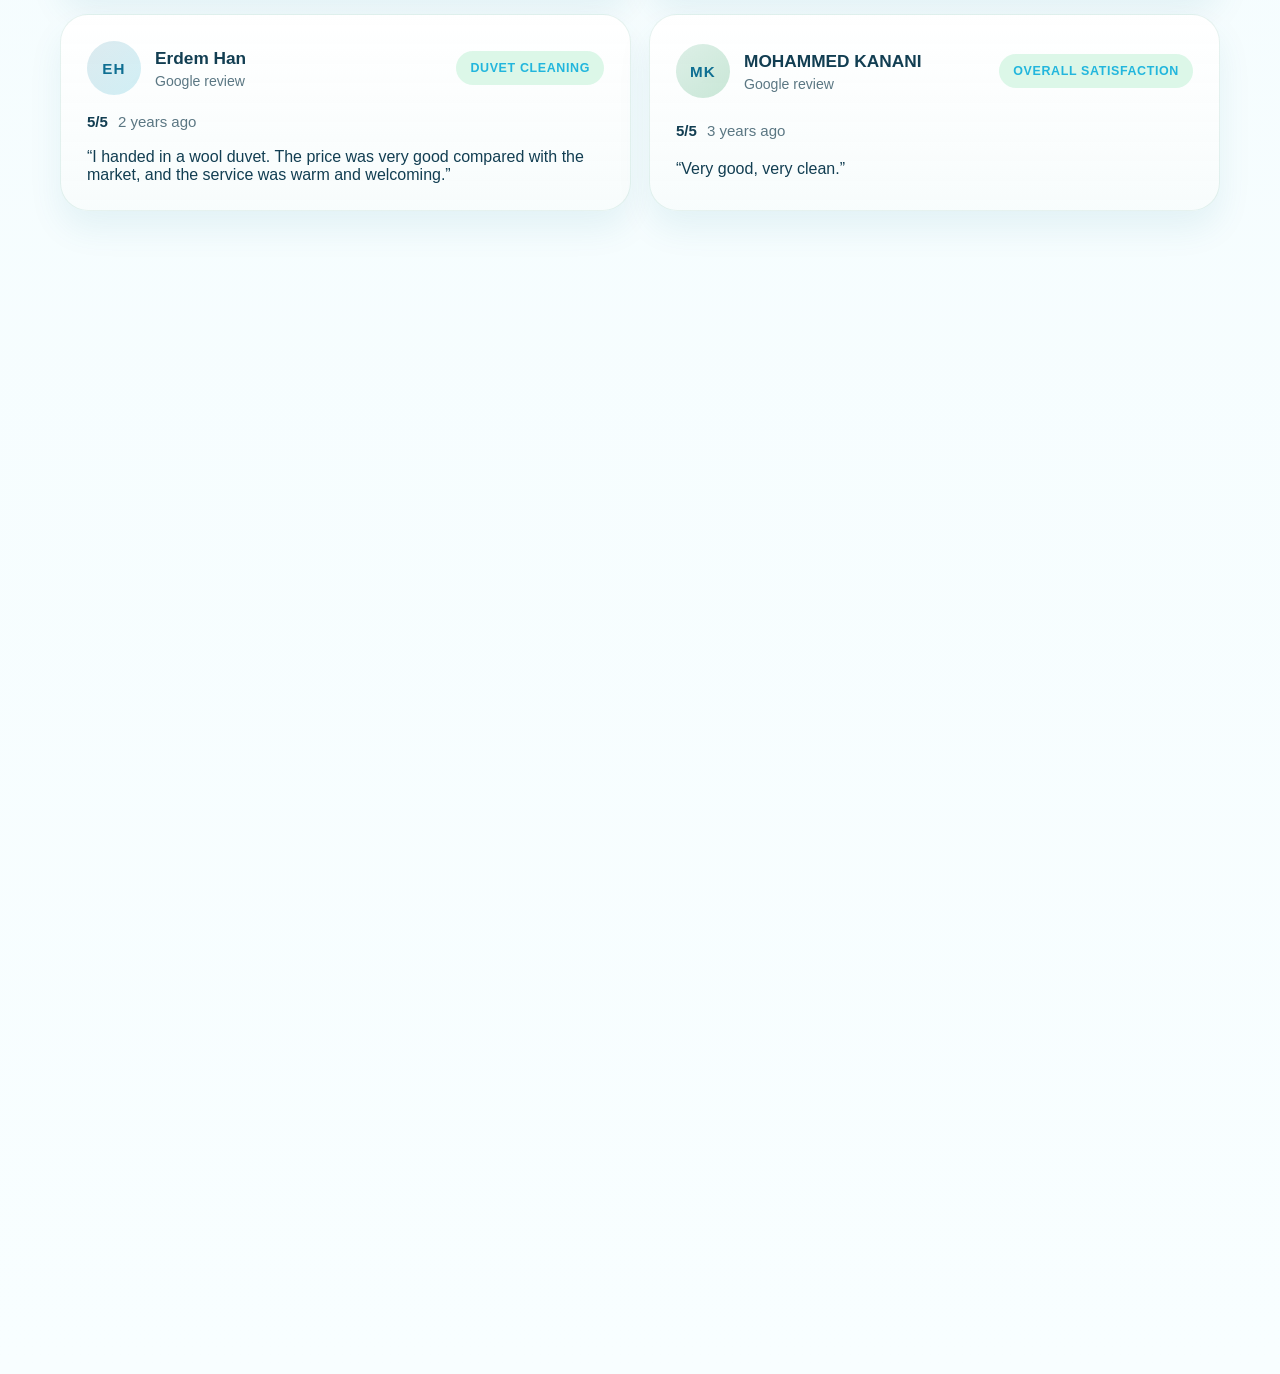
==== commit cc3ec554: "Add sneaker cleaning and pickup delivery services" ====
--- a/en.html
+++ b/en.html
@@ -3,10 +3,10 @@
   <head>
     <meta charset="UTF-8" />
     <meta name="viewport" content="width=device-width, initial-scale=1.0" />
-    <title>Greenlux Organic Dry Cleaning | Dry Cleaning, Tailoring and Carpet Care in Beylikduzu</title>
+    <title>Greenlux Organic Dry Cleaning | Sneaker Cleaning, Pickup Delivery and Carpet Care</title>
     <meta
       name="description"
-      content="Greenlux Organic Dry Cleaning offers dry cleaning, wet clean, tailoring and alteration service, carpet cleaning, sofa cleaning, ironing, laundry and roller blind cleaning in Beylikduzu."
+      content="Greenlux offers organic dry cleaning, wet clean, sneaker cleaning, tailoring, carpet cleaning, sofa cleaning and free pickup and delivery service in Beylikduzu."
     />
     <meta
       name="robots"
@@ -21,11 +21,11 @@
     <meta property="og:type" content="website" />
     <meta
       property="og:title"
-      content="Greenlux Organic Dry Cleaning | Dry Cleaning, Tailoring and Carpet Care in Beylikduzu"
+      content="Greenlux Organic Dry Cleaning | Sneaker Cleaning, Pickup Delivery and Carpet Care"
     />
     <meta
       property="og:description"
-      content="Greenlux offers organic dry cleaning, wet clean, tailoring and alteration service, carpet cleaning, sofa cleaning, laundry and curtain care in Beylikduzu."
+      content="Greenlux offers organic dry cleaning, wet clean, sneaker cleaning, tailoring, carpet cleaning, sofa cleaning and free pickup and delivery in Beylikduzu."
     />
     <meta property="og:site_name" content="Greenlux Organic Dry Cleaning" />
     <meta property="og:url" content="https://www.greenlux.com.tr/en.html" />
@@ -39,11 +39,11 @@
     <meta name="twitter:card" content="summary_large_image" />
     <meta
       name="twitter:title"
-      content="Greenlux Organic Dry Cleaning | Dry Cleaning, Tailoring and Carpet Care in Beylikduzu"
+      content="Greenlux Organic Dry Cleaning | Sneaker Cleaning, Pickup Delivery and Carpet Care"
     />
     <meta
       name="twitter:description"
-      content="Greenlux for organic dry cleaning, wet clean, tailoring, garment alterations, carpet cleaning, sofa cleaning, ironing, laundry and roller blind cleaning."
+      content="Greenlux for organic dry cleaning, wet clean, sneaker cleaning, tailoring, free pickup delivery, carpet cleaning, sofa cleaning and laundry."
     />
     <meta name="twitter:image" content="https://www.greenlux.com.tr/images/wet-cleaning.webp" />
     <link rel="icon" href="images/favicon-drop.png" type="image/png" />
@@ -64,13 +64,13 @@
             "url": "https://www.greenlux.com.tr/en.html",
             "name": "Greenlux Organic Dry Cleaning",
             "inLanguage": "en",
-            "description": "Organic dry cleaning, wet clean, tailoring and alteration service, carpet cleaning, sofa cleaning, laundry and curtain care services based in Beylikduzu."
+            "description": "Organic dry cleaning, wet clean, sneaker cleaning, tailoring and alteration service, free pickup delivery, carpet cleaning, sofa cleaning, laundry and curtain care services based in Beylikduzu."
           },
           {
             "@type": "WebPage",
             "@id": "https://www.greenlux.com.tr/en.html#webpage",
             "url": "https://www.greenlux.com.tr/en.html",
-            "name": "Greenlux Organic Dry Cleaning | Dry Cleaning, Carpet and Curtain Care in Beylikduzu",
+            "name": "Greenlux Organic Dry Cleaning | Sneaker Cleaning, Pickup Delivery and Carpet Care",
             "inLanguage": "en",
             "isPartOf": {
               "@id": "https://www.greenlux.com.tr/en.html#website"
@@ -78,7 +78,7 @@
             "about": {
               "@id": "https://www.greenlux.com.tr/en.html#business"
             },
-            "description": "Greenlux offers organic dry cleaning, wet clean, tailoring and alteration service, carpet cleaning, sofa cleaning, laundry and professional textile care in Beylikduzu with Electrolux Lagoon Professional."
+            "description": "Greenlux offers organic dry cleaning, wet clean, sneaker cleaning, tailoring and alteration service, free pickup delivery, carpet cleaning, sofa cleaning, laundry and professional textile care in Beylikduzu with Electrolux Lagoon Professional."
           },
           {
             "@type": "DryCleaningOrLaundry",
@@ -86,7 +86,7 @@
             "url": "https://www.greenlux.com.tr/en.html",
             "name": "Greenlux Organic Dry Cleaning",
             "alternateName": "Greenlux",
-            "description": "A Beylikduzu-based dry cleaning company offering organic dry cleaning, wet clean, tailoring and alteration service, carpet cleaning, sofa cleaning, laundry and curtain care with Electrolux Lagoon Professional systems.",
+            "description": "A Beylikduzu-based dry cleaning company offering organic dry cleaning, wet clean, sneaker cleaning, free pickup and delivery, tailoring and alteration service, carpet cleaning, sofa cleaning, laundry and curtain care with Electrolux Lagoon Professional systems.",
             "mainEntityOfPage": {
               "@id": "https://www.greenlux.com.tr/en.html#webpage"
             },
@@ -137,6 +137,9 @@
             "knowsAbout": [
               "Wet clean",
               "Organic dry cleaning",
+              "Yakuplu dry cleaning",
+              "Deniz Istanbul dry cleaning",
+              "Beylikduzu Deniz Istanbul dry cleaning",
               "Delicate garment care",
               "Jacket cleaning",
               "Trouser cleaning",
@@ -146,6 +149,8 @@
               "Suede jacket cleaning",
               "Fur care",
               "Stain removal",
+              "Sneaker cleaning",
+              "Shoe cleaning",
               "Tailoring service",
               "Garment alterations",
               "Trouser hemming",
@@ -160,6 +165,8 @@
               "Curtain cleaning",
               "Blanket cleaning",
               "Roller blind cleaning",
+              "Free pickup and delivery",
+              "Home pickup dry cleaning",
               "Corporate textile services"
             ],
             "hasOfferCatalog": {
@@ -172,6 +179,24 @@
                     "@type": "Service",
                     "name": "Organic Dry Cleaning",
                     "serviceType": "Organic dry cleaning, wet clean and delicate garment care"
+                  }
+                },
+                {
+                  "@type": "Offer",
+                  "itemOffered": {
+                    "@type": "Service",
+                    "name": "Yakuplu Dry Cleaning",
+                    "serviceType": "Organic dry cleaning, wet clean, tailoring, ironing and home textile care for Yakuplu searches",
+                    "url": "https://www.greenlux.com.tr/hizmetler/yakuplu-kuru-temizleme.html"
+                  }
+                },
+                {
+                  "@type": "Offer",
+                  "itemOffered": {
+                    "@type": "Service",
+                    "name": "Deniz Istanbul Dry Cleaning",
+                    "serviceType": "Organic dry cleaning, wet clean, tailoring, ironing and home textile care for Deniz Istanbul searches",
+                    "url": "https://www.greenlux.com.tr/hizmetler/deniz-istanbul-kuru-temizleme.html"
                   }
                 },
                 {
@@ -205,6 +230,24 @@
                     "name": "Tailoring and Alteration Service",
                     "serviceType": "Trouser hemming, resizing, zipper replacement, button sewing, seam repair and garment alterations",
                     "url": "https://www.greenlux.com.tr/hizmetler/terzi-hizmeti-beylikduzu.html"
+                  }
+                },
+                {
+                  "@type": "Offer",
+                  "itemOffered": {
+                    "@type": "Service",
+                    "name": "Sneaker Cleaning",
+                    "serviceType": "Controlled sneaker, sole, lace and inner surface cleaning",
+                    "url": "https://www.greenlux.com.tr/hizmetler/spor-ayakkabi-temizligi-beylikduzu.html"
+                  }
+                },
+                {
+                  "@type": "Offer",
+                  "itemOffered": {
+                    "@type": "Service",
+                    "name": "Free Pickup and Delivery",
+                    "serviceType": "Scheduled home pickup and home delivery service for dry cleaning orders",
+                    "url": "https://www.greenlux.com.tr/hizmetler/ucretsiz-servis-beylikduzu.html"
                   }
                 },
                 {
@@ -277,6 +320,22 @@
                   "@type": "Answer",
                   "text": "No. The type of stain, the fabric structure and how long the stain has remained on the item all affect the result. At Greenlux, we first evaluate the fabric and stain type, then plan the right pre-treatment to achieve the best possible result without harming the garment."
                 }
+              },
+              {
+                "@type": "Question",
+                "name": "Do you offer sneaker cleaning?",
+                "acceptedAnswer": {
+                  "@type": "Answer",
+                  "text": "Yes. Sneakers and sports shoes are assessed according to material, sole, lace, lining and usage marks. The goal is to achieve a cleaner and fresher result without overworking the product."
+                }
+              },
+              {
+                "@type": "Question",
+                "name": "Do you provide free pickup and delivery?",
+                "acceptedAnswer": {
+                  "@type": "Answer",
+                  "text": "Yes. In Beylikduzu, Yakuplu, Deniz Istanbul and nearby areas, home pickup and home delivery can be planned according to service route availability."
+                }
               }
             ]
           }
@@ -357,13 +416,15 @@
             </h1>
             <p class="hero-lead">
               We provide fabric-respectful, delivery-ready professional care for
-              suits, coats, bridal gowns, leather, suede, fur and delicate garments.
+              suits, coats, bridal gowns, leather, suede, fur, sneakers and
+              delicate garments.
             </p>
             <p class="hero-text">
               At Greenlux, dry cleaning, organic wet clean, stain pre-treatment,
-              ironing-finishing and home textile cleaning are managed within one
-              professional service flow. Electrolux Lagoon Professional wet clean
-              technology supports this care standard as our technical backbone.
+              sneaker cleaning, ironing-finishing, free pickup delivery and home
+              textile cleaning are managed within one professional service flow.
+              Electrolux Lagoon Professional wet clean technology supports this
+              care standard as our technical backbone.
             </p>
 
             <div class="hero-actions">
@@ -376,7 +437,8 @@
               <span>Suit, bridal and outerwear care</span>
               <span>Leather, suede, fur and delicate textile cleaning</span>
               <span>Carpet, duvet, blanket and roller blind cleaning</span>
-              <span>Stain removal, ironing and delivery finishing</span>
+              <span>Sneaker cleaning, stain removal and ironing</span>
+              <span>Free pickup and home delivery service</span>
             </div>
           </div>
 
@@ -521,9 +583,10 @@
             <p>
               Greenlux does not limit its organic dry cleaning standard to
               single-garment care. Outerwear, delicate textiles, home textiles,
-              tailoring-alteration, ironing-finishing and high-volume textile
-              needs are managed within one professional service discipline based
-              on planned intake, controlled processing and careful delivery.
+              tailoring-alteration, sneaker cleaning, ironing-finishing, free
+              pickup delivery and high-volume textile needs are managed within
+              one professional service discipline based on planned intake,
+              controlled processing and careful delivery.
             </p>
             <p>
               The categories below summarize the service areas most frequently
@@ -579,6 +642,24 @@
                 lining repair and measurement-based garment alterations are
                 planned after product assessment. This service supports a more
                 polished delivery standard together with cleaning and finishing.
+              </p>
+            </article>
+            <article class="service-card reveal">
+              <h3>Sneaker Cleaning</h3>
+              <p>
+                Sneakers and sports shoes are assessed according to their outer
+                surface, sole, laces, lining and usage marks. The goal is to
+                achieve a cleaner, fresher and ready-to-wear result without
+                overworking the material.
+              </p>
+            </article>
+            <article class="service-card reveal">
+              <h3>Free Pickup and Delivery</h3>
+              <p>
+                In Beylikduzu, Yakuplu, Deniz Istanbul and nearby areas, orders
+                can be collected from your address and delivered back after
+                processing according to service availability. Please contact us
+                by phone or WhatsApp for route planning.
               </p>
             </article>
             <article class="service-card reveal">
@@ -986,6 +1067,18 @@
               <summary>Is stain removal guaranteed for every item?</summary>
               <p>
                 No. The type of stain, the fabric structure and how long the stain has remained on the item all affect the result. At Greenlux, the fabric and stain type are assessed first, then the right pre-treatment is planned to achieve the best result without harming the garment.
+              </p>
+            </details>
+            <details class="faq-item reveal">
+              <summary>Do you offer sneaker cleaning?</summary>
+              <p>
+                Yes. Sneakers and sports shoes are assessed according to material, sole, lace, lining and usage marks. The goal is to achieve a cleaner and fresher result without overworking the product.
+              </p>
+            </details>
+            <details class="faq-item reveal">
+              <summary>Do you provide free pickup and delivery?</summary>
+              <p>
+                Yes. In Beylikduzu, Yakuplu, Deniz Istanbul and nearby areas, home pickup and home delivery can be planned according to service route availability.
               </p>
             </details>
           </div>
